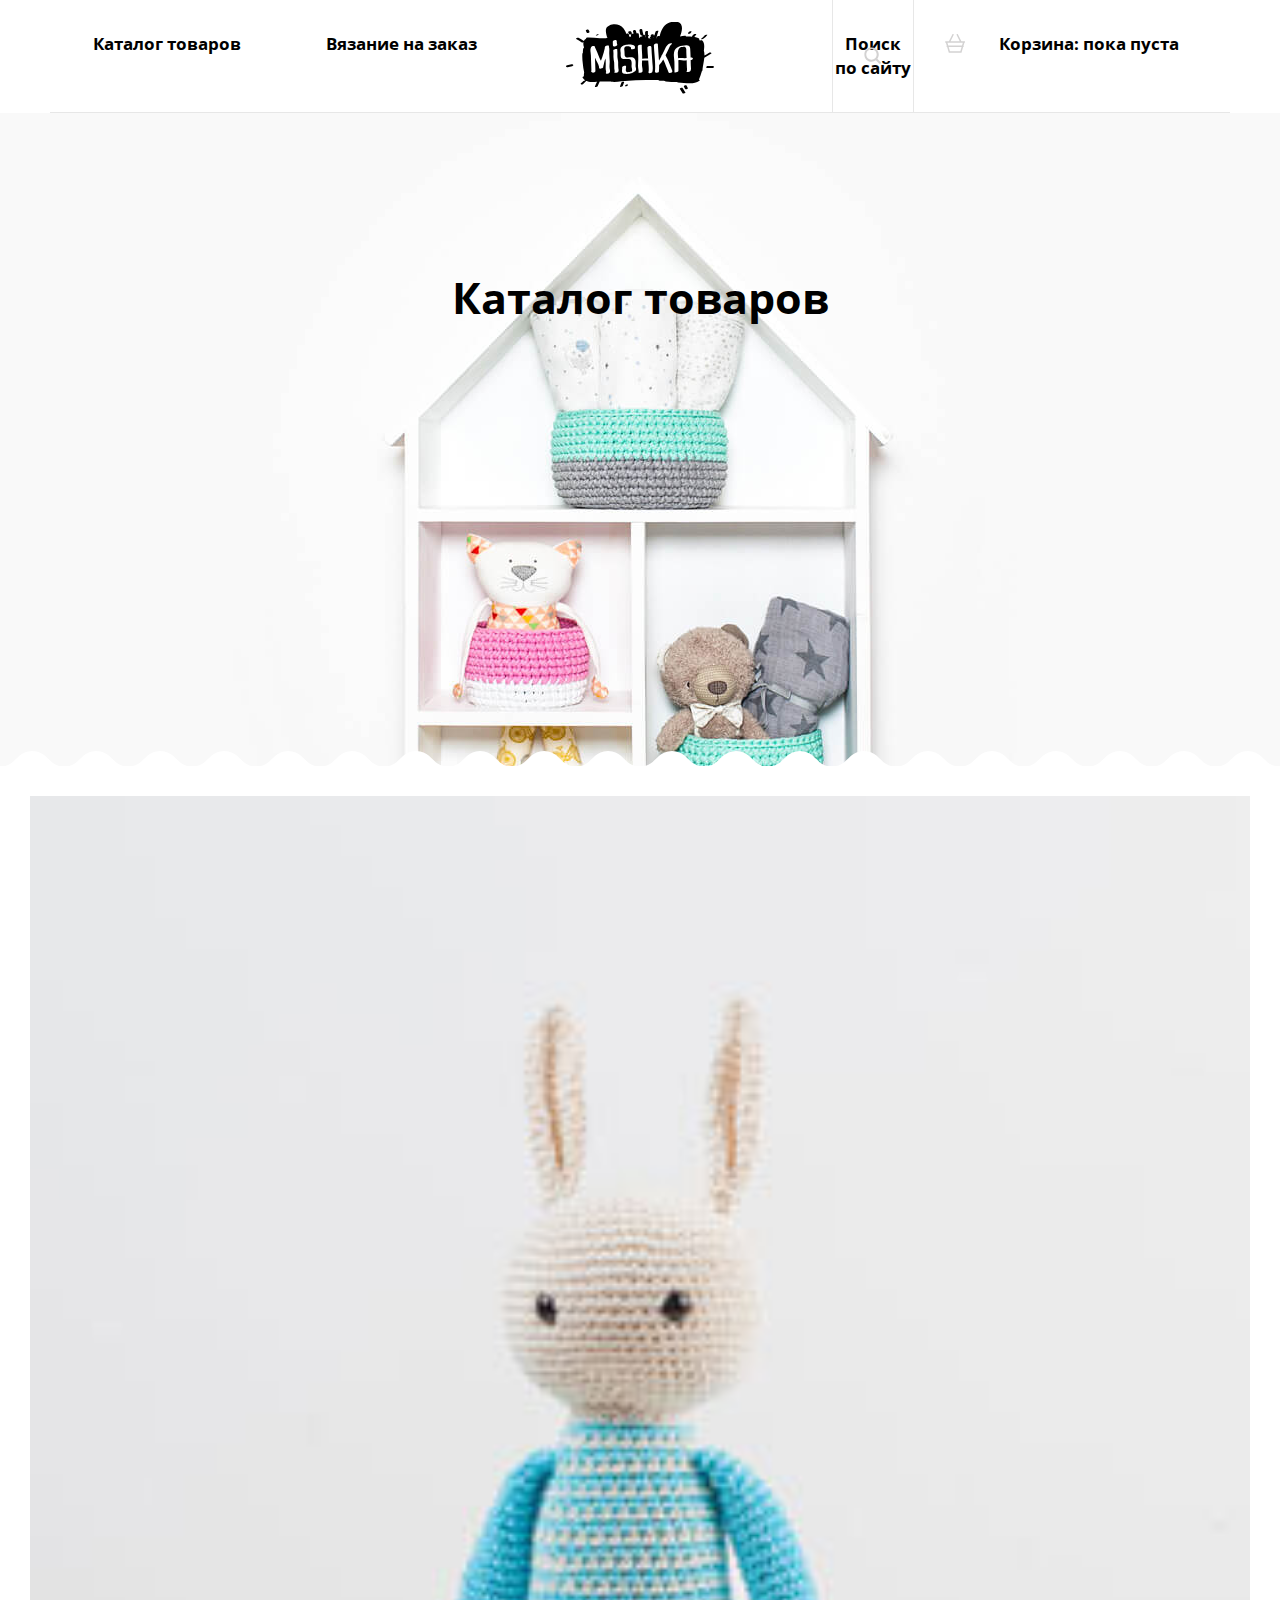
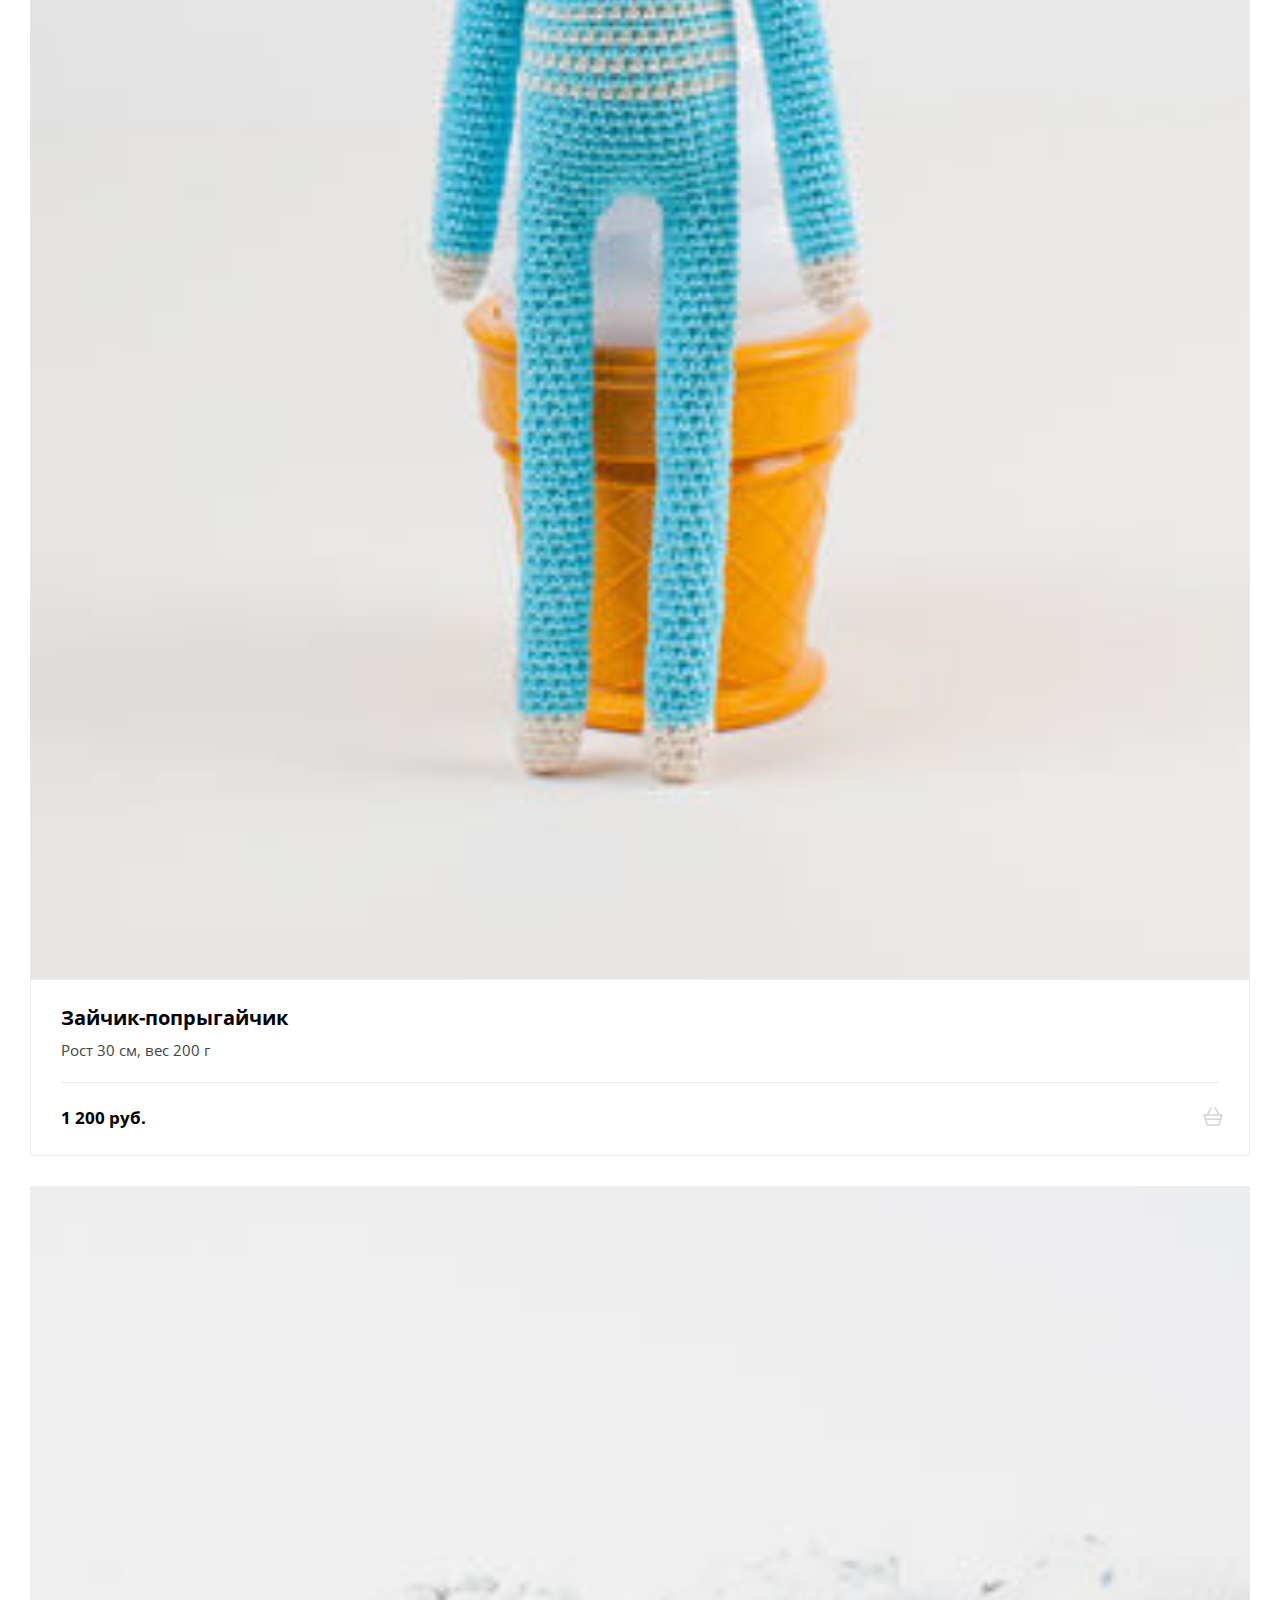
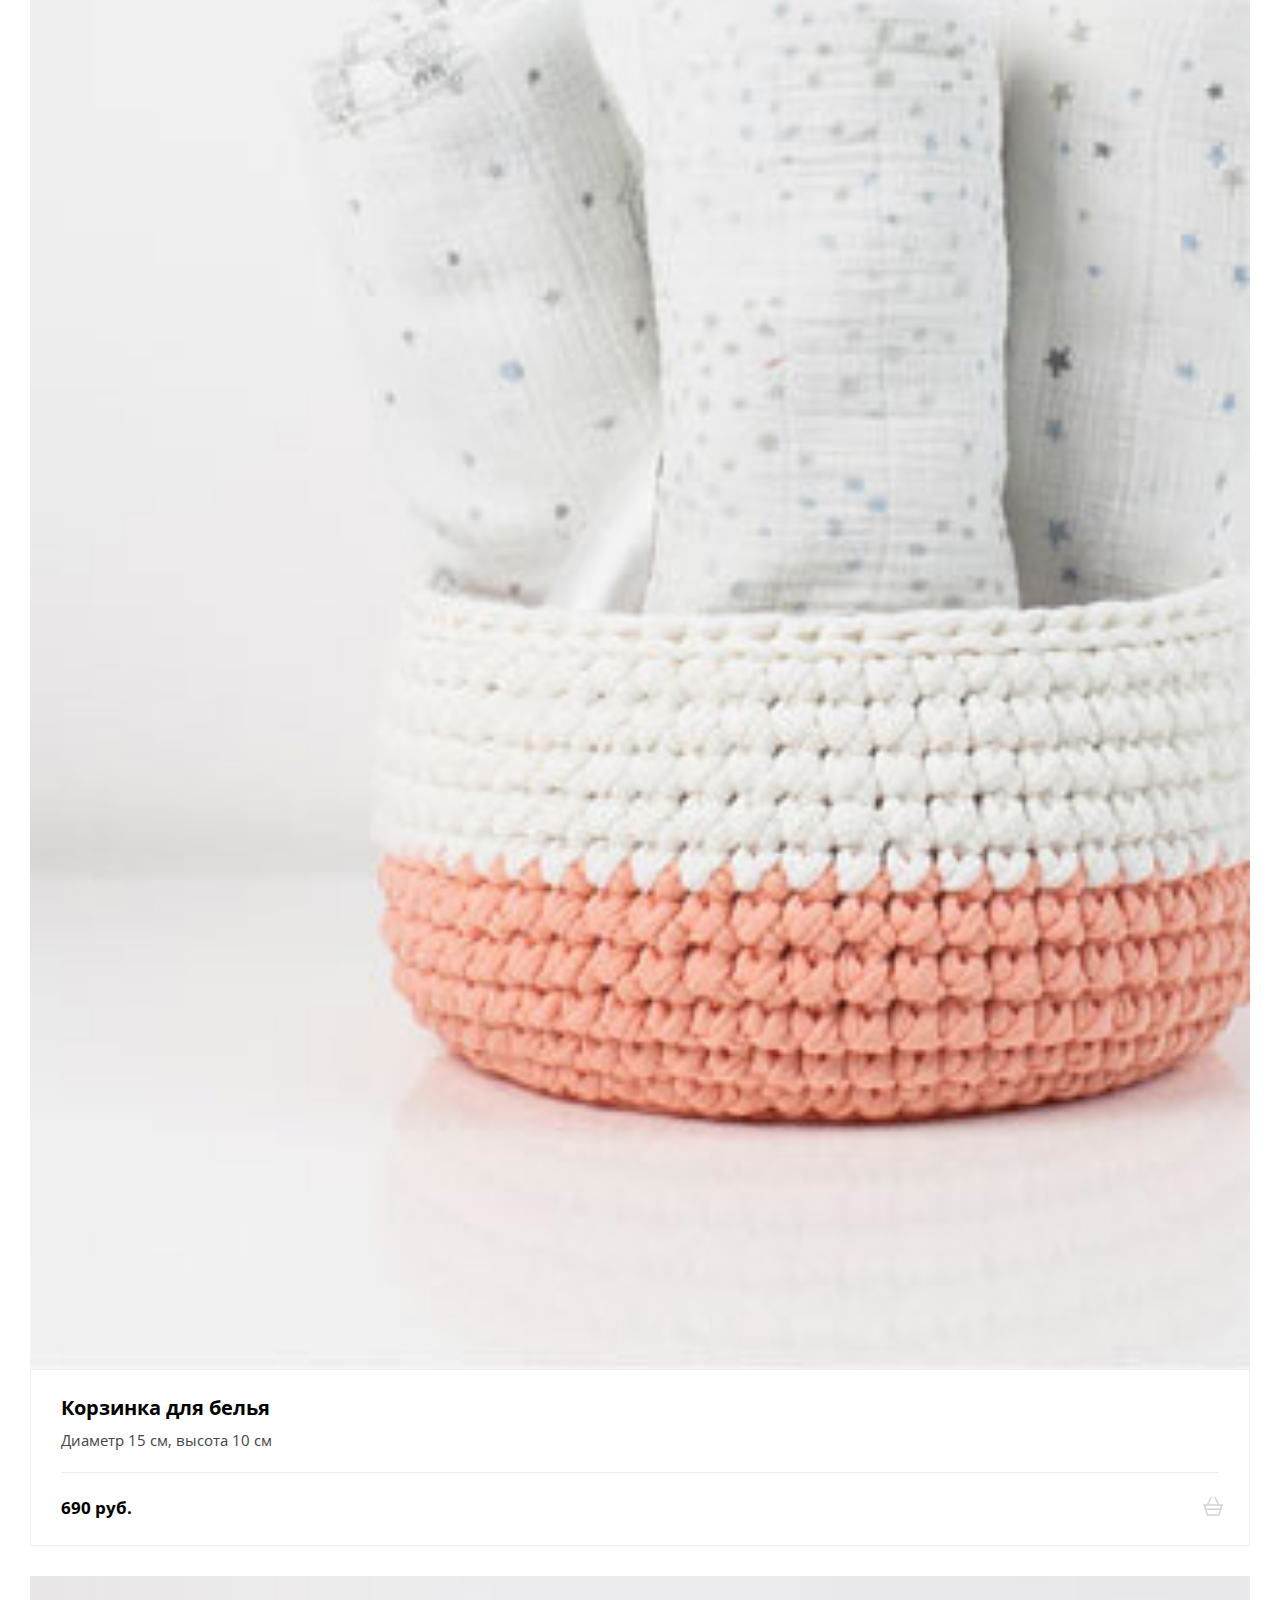
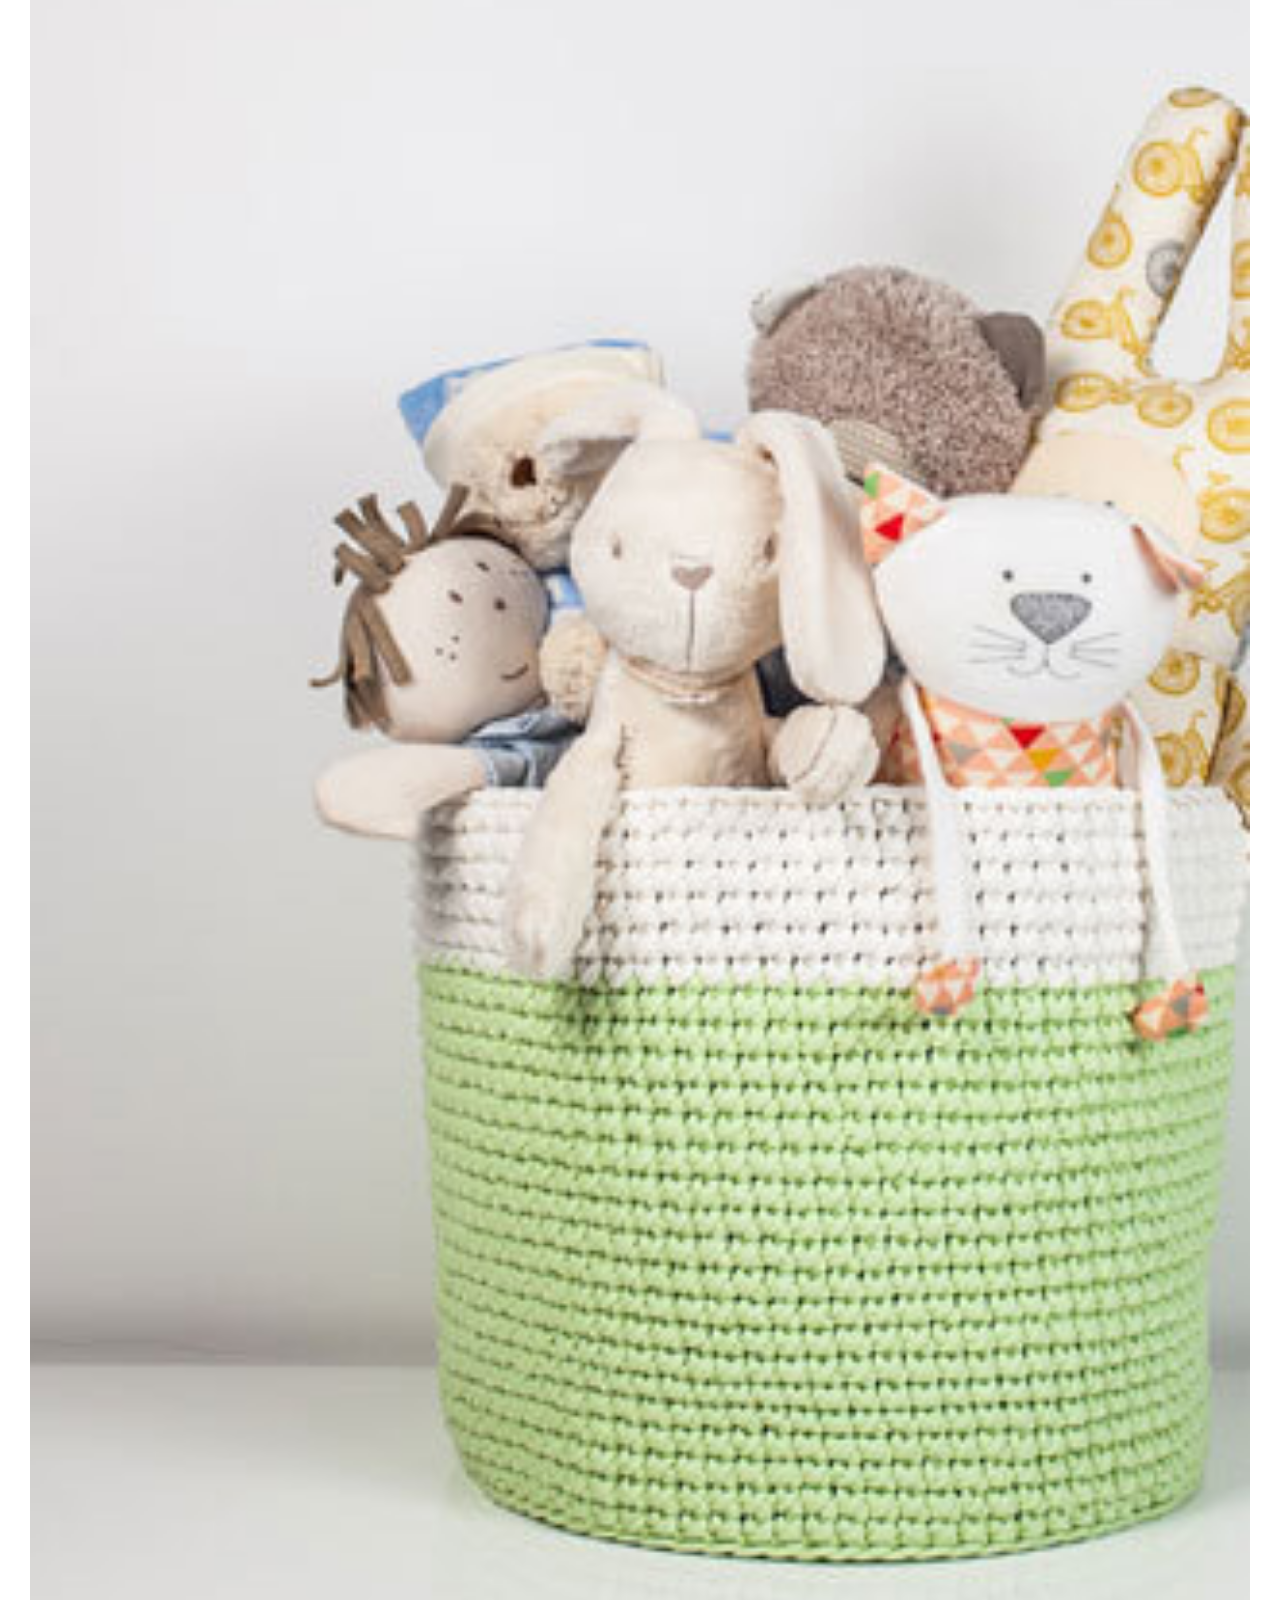
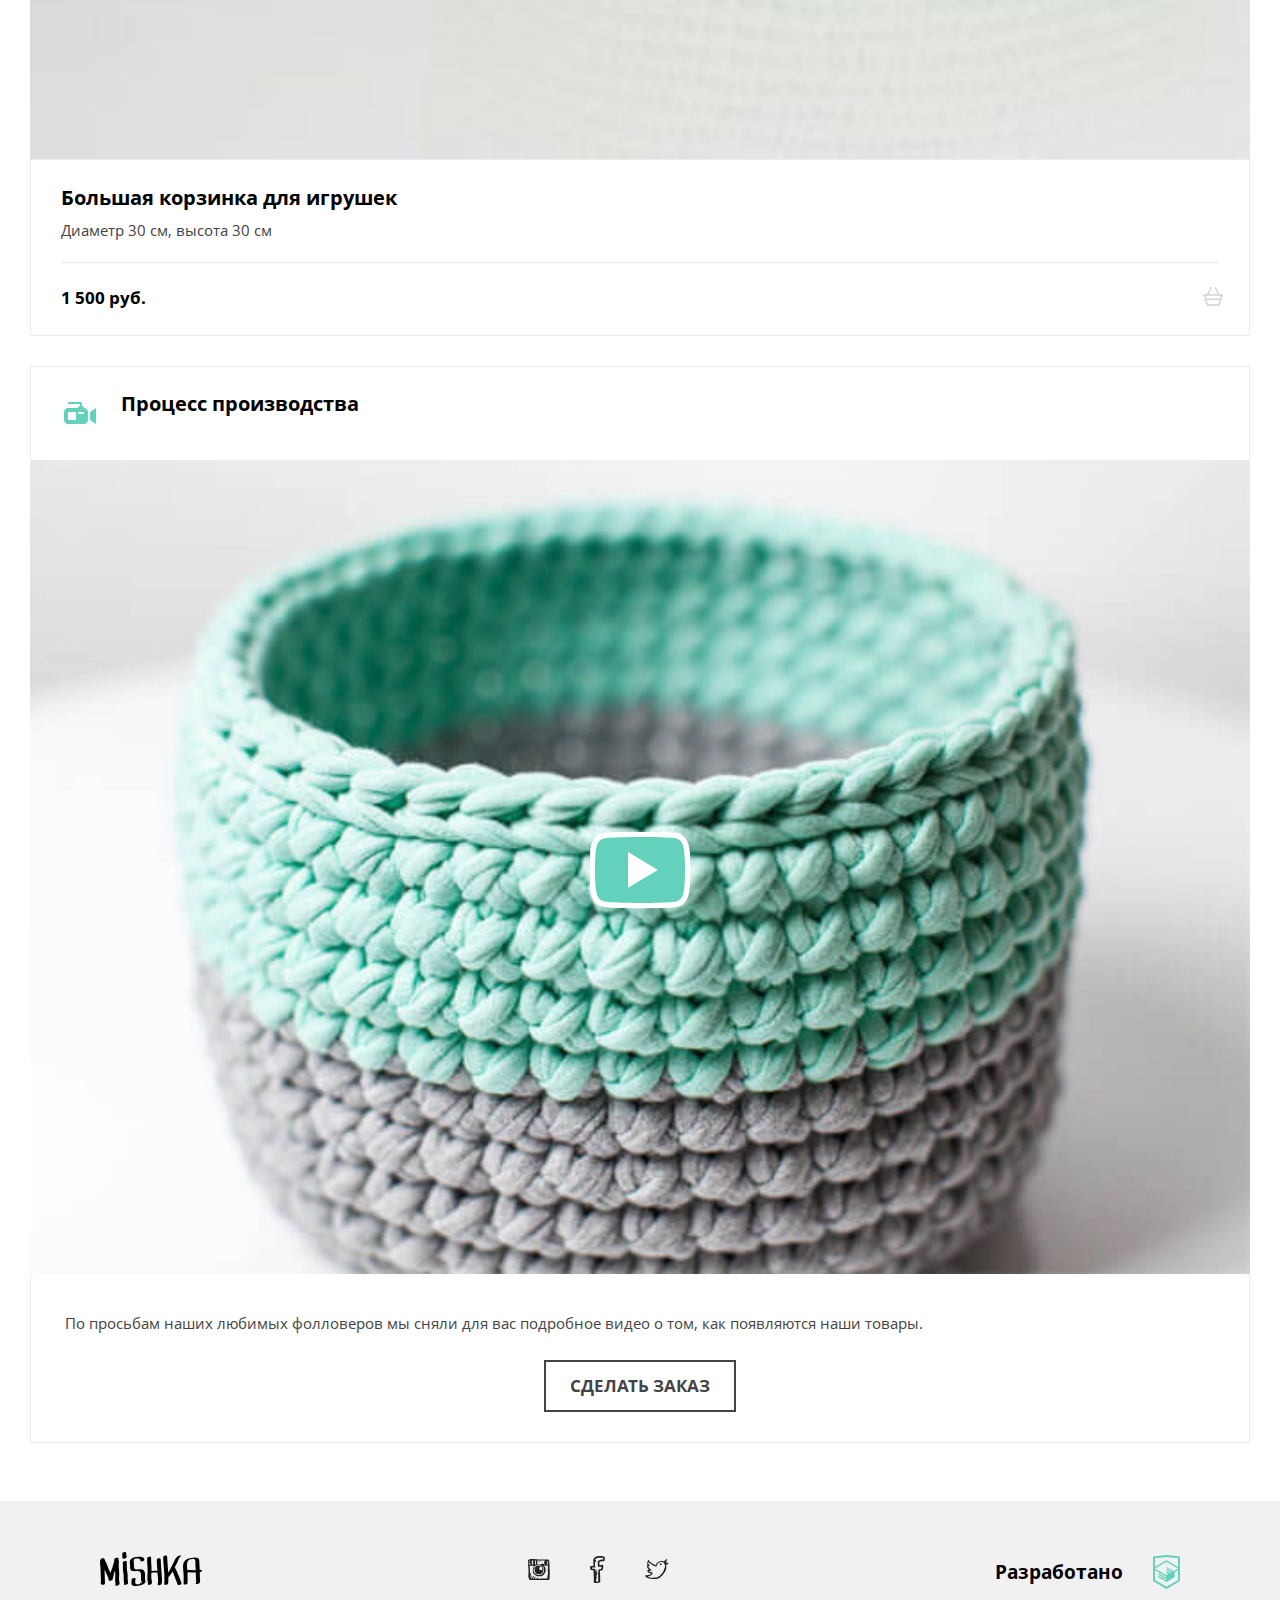
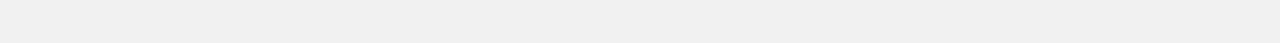
==== catalog.html @ 7dba33af "Мобильная вёрстка Каталога" ====
<!DOCTYPE html>
<html lang="en">

<head>
	<meta charset="UTF-8">
	<title>Каталог</title>
	<meta name="viewport" content="width=device-width,initial-scale=1">
	<meta name="format-detection" content="telephone=no">
	<meta name="description" content="Каталог магазина Mishka">
	<link rel="stylesheet" href="css/style.css">
	<link rel="stylesheet" href="css/normalize.css">
</head>

<body>
	<header class="page-header page-header">
		<nav class="main-nav main-nav--closed">
			<a class="page-header__logo" href="index.html">
				<picture>
					<source media="(min-width: 1250px)" srcset="img/logo-desktop.svg">
					<source media="(min-width: 768px)" srcset="img/logo-tablet.svg">
					<img class="page-header__logo-image" src="img/logo-mobile.svg" alt="Логотип магазина Mishka">
				</picture>
			</a>
			<button class="main-nav__toggle main-nav__toggle--open"><span class="visually-hidden">Открыть главное меню</span></button>
			<button class="main-nav__toggle main-nav__toggle--close"><span class="visually-hidden">Закрыть главное меню</span></button>
			<ul class="main-nav__list">
				<li class="main-nav__item"><a>Каталог товаров</a></li>
				<li class="main-nav__item"><a href="form.html">Вязание на заказ</a></li>
				<li class="main-nav__item main-nav__item--search"><a>
						<svg version="1.1" id="Layer_1" xmlns="http://www.w3.org/2000/svg" xmlns:xlink="http://www.w3.org/1999/xlink" x="0px" y="0px" width="17.6px" height="17.6px" viewBox="-0.8 -0.8 18.6 18.6" enable-background="new -0.8 -0.8 17.6 17.6" xml:space="preserve">
							<path fill="#d3d2d2" d="M16.47,14.93l-3.415-3.415C14.02,10.226,14.6,8.634,14.6,6.899c0-4.253-3.447-7.699-7.7-7.699
	S-0.8,2.646-0.8,6.899s3.446,7.7,7.699,7.7c1.734,0,3.326-0.58,4.613-1.546l3.417,3.416c0.203,0.202,0.418,0.33,0.771,0.33
	c0.607,0,1.1-0.492,1.1-1.1C16.8,15.459,16.739,15.2,16.47,14.93z M1.399,6.899c0-3.038,2.462-5.5,5.5-5.5s5.5,2.462,5.5,5.5
	s-2.462,5.5-5.5,5.5S1.399,9.938,1.399,6.899z" />
						</svg>
						Поиск по сайту</a></li>
				<li class="main-nav__item main-nav__item--cart"><a>
						<svg version="1.1" id="Layer_1" xmlns="http://www.w3.org/2000/svg" xmlns:xlink="http://www.w3.org/1999/xlink" x="0px" y="0px" width="20.294px" height="18.849px" viewBox="264.205 370.961 20.294 18.849" enable-background="new 264.205 370.961 20.294 18.849" xml:space="preserve">
							<path fill="#d3d2d2" d="M283.75,378.19h-3.151l-3.407-6.814c-0.185-0.37-0.634-0.52-1.006-0.335
	c-0.371,0.186-0.521,0.636-0.335,1.006l3.071,6.143h-9.138l3.072-6.143c0.185-0.371,0.035-0.821-0.335-1.006
	c-0.37-0.185-0.821-0.035-1.006,0.335l-3.407,6.814h-3.151c-0.414,0-0.75,0.336-0.75,0.75s0.336,0.75,0.75,0.75h0.157l0.855,2.991
	c-0.187,0.137-0.316,0.347-0.316,0.595c0,0.396,0.309,0.71,0.697,0.739l1.656,5.795h12.697l1.656-5.795
	c0.388-0.028,0.698-0.344,0.698-0.739c0-0.249-0.129-0.459-0.316-0.596l0.854-2.991h0.157c0.414,0,0.75-0.336,0.75-0.75
	S284.164,378.19,283.75,378.19z M279.569,388.311h-10.433l-1.224-4.284h12.881L279.569,388.311z M281.222,382.526h-13.739
	l-0.81-2.836h15.359L281.222,382.526z" />
						</svg>
						Корзина: пока пуста</a></li>
			</ul>
		</nav>
		<h1 class="page-header__title">Каталог товаров</h1>
	</header>

	<main>
		<section class="catalog">
			<ul class="catalog__list">
				<li class="catalog__item">
					<picture>
						<source media="(min-width: 1250px)" srcset="img/photo-1-desktop@1x.jpg 1x, photo-1-desktop@2x.jpg 2x">
						<source media="(min-width: 768px)" srcset="img/photo-1-tablet@1x.jpg 1x, photo-1-tablet@2x.jpg 2x">
						<img class="catalog__image" src="img/photo-1-mobile@1x.jpg" srcset="img/photo-1-mobile@2x.jpg 2x" alt="Фото товара">
					</picture>
					<div class="catalog__item-wrapper">
						<h3 class="catalog__name">Зайчик-попрыгайчик</h3>
						<p class="catalog__characteristics">Рост 30 см, вес 200 г</p>
						<b class="catalog__price">1 200 руб.</b>
						<button class="catalog__button">
							<svg version="1.1" id="Layer_1" xmlns="http://www.w3.org/2000/svg" xmlns:xlink="http://www.w3.org/1999/xlink" x="0px" y="0px" width="20.294px" height="18.849px" viewBox="264.205 370.961 20.294 18.849" enable-background="new 264.205 370.961 20.294 18.849" xml:space="preserve">
								<path fill="#d3d2d2" d="M283.75,378.19h-3.151l-3.407-6.814c-0.185-0.37-0.634-0.52-1.006-0.335
	c-0.371,0.186-0.521,0.636-0.335,1.006l3.071,6.143h-9.138l3.072-6.143c0.185-0.371,0.035-0.821-0.335-1.006
	c-0.37-0.185-0.821-0.035-1.006,0.335l-3.407,6.814h-3.151c-0.414,0-0.75,0.336-0.75,0.75s0.336,0.75,0.75,0.75h0.157l0.855,2.991
	c-0.187,0.137-0.316,0.347-0.316,0.595c0,0.396,0.309,0.71,0.697,0.739l1.656,5.795h12.697l1.656-5.795
	c0.388-0.028,0.698-0.344,0.698-0.739c0-0.249-0.129-0.459-0.316-0.596l0.854-2.991h0.157c0.414,0,0.75-0.336,0.75-0.75
	S284.164,378.19,283.75,378.19z M279.569,388.311h-10.433l-1.224-4.284h12.881L279.569,388.311z M281.222,382.526h-13.739
	l-0.81-2.836h15.359L281.222,382.526z" />
							</svg>
							<span class="visually-hidden">Добавить в корзину</span></button>
					</div>
				</li>
				<li class="catalog__item">
					<picture>
						<source media="(min-width: 1250px)" srcset="img/photo-2-desktop@1x.jpg 1x, photo-2-desktop@2x.jpg 2x">
						<source media="(min-width: 768px)" srcset="img/photo-2-tablet@1x.jpg 1x, photo-2-tablet@2x.jpg 2x">
						<img class="catalog__image" src="img/photo-2-mobile@1x.jpg" srcset="img/photo-2-mobile@2x.jpg 2x" alt="Фото товара">
					</picture>
					<div class="catalog__item-wrapper">
						<h3 class="catalog__name">Корзинка для белья</h3>
						<p class="catalog__characteristics">Диаметр 15 см, высота 10 см</p>
						<b class="catalog__price">690 руб.</b>
						<button class="catalog__button">
							<svg version="1.1" id="Layer_1" xmlns="http://www.w3.org/2000/svg" xmlns:xlink="http://www.w3.org/1999/xlink" x="0px" y="0px" width="20.294px" height="18.849px" viewBox="264.205 370.961 20.294 18.849" enable-background="new 264.205 370.961 20.294 18.849" xml:space="preserve">
								<path fill="#d3d2d2" d="M283.75,378.19h-3.151l-3.407-6.814c-0.185-0.37-0.634-0.52-1.006-0.335
	c-0.371,0.186-0.521,0.636-0.335,1.006l3.071,6.143h-9.138l3.072-6.143c0.185-0.371,0.035-0.821-0.335-1.006
	c-0.37-0.185-0.821-0.035-1.006,0.335l-3.407,6.814h-3.151c-0.414,0-0.75,0.336-0.75,0.75s0.336,0.75,0.75,0.75h0.157l0.855,2.991
	c-0.187,0.137-0.316,0.347-0.316,0.595c0,0.396,0.309,0.71,0.697,0.739l1.656,5.795h12.697l1.656-5.795
	c0.388-0.028,0.698-0.344,0.698-0.739c0-0.249-0.129-0.459-0.316-0.596l0.854-2.991h0.157c0.414,0,0.75-0.336,0.75-0.75
	S284.164,378.19,283.75,378.19z M279.569,388.311h-10.433l-1.224-4.284h12.881L279.569,388.311z M281.222,382.526h-13.739
	l-0.81-2.836h15.359L281.222,382.526z" />
							</svg>
							<span class="visually-hidden">Добавить в корзину</span></button>
					</div>
				</li>
				<li class="catalog__item">
					<picture>
						<source media="(min-width: 1250px)" srcset="img/photo-3-desktop@1x.jpg 1x, photo-3-desktop@2x.jpg 2x">
						<source media="(min-width: 768px)" srcset="img/photo-3-tablet@1x.jpg 1x, photo-3-tablet@2x.jpg 2x">
						<img class="catalog__image" src="img/photo-3-mobile@1x.jpg" srcset="img/photo-3-mobile@2x.jpg 2x" alt="Фото товара">
					</picture>
					<div class="catalog__item-wrapper">
						<h3 class="catalog__name">Большая корзинка для игрушек</h3>
						<p class="catalog__characteristics">Диаметр 30 см, высота 30 см</p>
						<b class="catalog__price">1 500 руб.</b>
						<button class="catalog__button">
							<svg version="1.1" id="Layer_1" xmlns="http://www.w3.org/2000/svg" xmlns:xlink="http://www.w3.org/1999/xlink" x="0px" y="0px" width="20.294px" height="18.849px" viewBox="264.205 370.961 20.294 18.849" enable-background="new 264.205 370.961 20.294 18.849" xml:space="preserve">
								<path fill="#d3d2d2" d="M283.75,378.19h-3.151l-3.407-6.814c-0.185-0.37-0.634-0.52-1.006-0.335
	c-0.371,0.186-0.521,0.636-0.335,1.006l3.071,6.143h-9.138l3.072-6.143c0.185-0.371,0.035-0.821-0.335-1.006
	c-0.37-0.185-0.821-0.035-1.006,0.335l-3.407,6.814h-3.151c-0.414,0-0.75,0.336-0.75,0.75s0.336,0.75,0.75,0.75h0.157l0.855,2.991
	c-0.187,0.137-0.316,0.347-0.316,0.595c0,0.396,0.309,0.71,0.697,0.739l1.656,5.795h12.697l1.656-5.795
	c0.388-0.028,0.698-0.344,0.698-0.739c0-0.249-0.129-0.459-0.316-0.596l0.854-2.991h0.157c0.414,0,0.75-0.336,0.75-0.75
	S284.164,378.19,283.75,378.19z M279.569,388.311h-10.433l-1.224-4.284h12.881L279.569,388.311z M281.222,382.526h-13.739
	l-0.81-2.836h15.359L281.222,382.526z" />
							</svg>
							<span class="visually-hidden">Добавить в корзину</span></button>
					</div>
				</li>
			</ul>
		</section>
		<section class="video">
			<div class="video-wrapper">
				<h2 class="video__title">Процесс производства</h2>
				<div class="video__player">
					<picture>
						<source media="(min-width: 1250px)" srcset="img/video-desktop@1x.jpg 1x, video-desktop@2x.jpg 2x">
						<source media="(min-width: 768px)" srcset="img/video-tablet@1x.jpg 1x, video-tablet@2x.jpg 2x">
						<img class="video__image" src="img/video-mobile@1x.jpg" srcset="img/video-mobile@2x.jpg 2x" alt="Видео">
					</picture>
					<button class="video__player-button"><span class="visually-hidden">Воспроизвести видео</span></button>
				</div>
				<p class="video__text">По просьбам наших любимых фолловеров мы сняли для вас подробное видео о том, как появляются наши товары.</p>
				<button class="video__button button">Сделать заказ</button>
			</div>
		</section>
	</main>

	<footer class="page__footer">
		<div class="page-footer__wrapper">
			<a class="page-footer__logo">
				<picture>
					<img class="page-footer__logo-image" src="img/logo-footer.svg" alt="Логотип магазина Mishka">
				</picture>
			</a>
			<ul class="social">
				<li class="social__item social__item--instagram">
					<a>
						<svg version="1.1" id="Layer_1" xmlns="http://www.w3.org/2000/svg" xmlns:xlink="http://www.w3.org/1999/xlink" x="0px" y="0px" width="21.769px" height="21.334px" viewBox="53.115 53.19 21.769 21.334" enable-background="new 53.115 53.19 21.769 21.334" xml:space="preserve">
							<g id="instagram">
								<g>
									<path fill="#231F20" d="M74.881,65.336c-0.013-2.395-0.344-4.788-0.303-7.135c-0.023-0.788-0.086-1.535-0.152-2.278
			c-0.105-0.3-0.111-0.699-0.152-1.062c-0.26-0.17-0.222-0.64-0.456-0.835c-0.423-0.233-1.201-0.114-1.744-0.227
			c-0.657-0.026-1.254-0.115-1.899-0.153c-1.936-0.101-3.973-0.076-5.996-0.076c-2.001,0-3.954-0.145-5.695-0.379h-2.202
			c-0.097,0.004-0.105,0.098-0.227,0.076c-0.599,0.034-1.077,0.188-1.595,0.303c-0.21,0.119-0.421,0.235-0.683,0.304
			c-0.136,0.192-0.513,0.145-0.607,0.379c-0.186,0.212,0.185,0.451,0,0.607v0.911c0.173,0.13,0.027,0.58,0.075,0.835v0.987
			c-0.017,1.281,0.134,2.397,0.076,3.72c0.467,2.762,0.374,6.537,0.076,9.413c0.155,0.579,0.363,1.105,0.455,1.746
			c0.256,0.479,0.335,1.133,0.683,1.52c0.502,0.206,1.233,0.186,1.898,0.229c0.383,0.098,0.667,0.293,1.14,0.304
			c2.843-0.21,5.496-0.154,8.427-0.229c2.704,0.24,5.802,0.188,8.275-0.228c0.195-0.134,0.128-0.529,0.228-0.76
			c-0.056-0.385,0.207-0.449,0.228-0.759C74.862,70.157,74.895,67.763,74.881,65.336z M61.899,59.111
			c0.757-0.153,1.48-0.341,2.429-0.304c0.71,0.076,1.287,0.283,1.897,0.456c0.116,0.184-0.243,0.547,0.153,0.684v0.076
			c0.059,0.017,0.149,0.002,0.151,0.076c0.445,0.035,0.794,0.167,1.063,0.379c0.45,0.055,0.536,0.476,1.138,0.38
			c-0.091,0.213-0.084,0.524-0.075,0.835c0.324,1.183,0.475,2.81,0.303,4.252c-0.164,0.163-0.215,0.442-0.303,0.683
			c-0.311,0.322-0.481,0.785-0.836,1.062c-0.095,0.236-0.25,0.408-0.454,0.533c-0.116,0.213-0.206,0.452-0.457,0.53
			c-0.298,0.163-0.577,0.011-0.834-0.076c-0.446,0.162-0.904,0.312-1.215,0.607c-0.816-0.096-1.648-0.175-2.43-0.304
			c-0.242-0.139-0.487-0.273-0.835-0.305c-0.227-0.204-0.496-0.364-0.836-0.455c-0.101-0.127-0.337-0.118-0.455-0.229
			c-0.198-0.029-0.229-0.227-0.456-0.229c-0.118-0.412-0.443-0.618-0.532-1.062c-0.226-0.331-0.308-0.805-0.455-1.215
			c-0.043-1.434,0.091-2.692,0.379-3.796c0.346-0.591,0.779-1.094,1.138-1.67c0.249,0.021,0.365-0.09,0.38-0.304
			c0.306,0.053,0.434-0.072,0.684-0.075C61.698,59.568,61.71,59.251,61.899,59.111z M60.229,56.378
			c-0.117-0.263-0.066-0.691-0.075-1.062c-0.007-0.285,0.278-0.279,0.304-0.532c-0.003-0.074-0.093-0.059-0.152-0.076
			c0.126-0.146,0.701-0.097,0.834,0c0.132,0.537-0.354,0.455-0.531,0.684c0.011,0.167,0.322,0.032,0.456,0.076
			c0.029,0.854-0.059,1.496,0,2.202h-0.456c-0.007,0.234,0.229,0.226,0.456,0.228c-0.059,0.286,0.092,0.363,0.075,0.607
			c-0.226,0.153-0.716,0.042-1.062,0.075C59.975,57.986,60.313,57.205,60.229,56.378z M59.546,54.784
			c0.088-0.013,0.134,0.016,0.151,0.076c0.179,0.253,0.01,0.683-0.076,0.911C59.448,55.592,59.595,55.089,59.546,54.784z
			 M59.698,56.606c-0.132-0.069-0.168-0.237-0.152-0.456C59.678,56.221,59.713,56.388,59.698,56.606z M59.698,57.973
			c-0.058,0.139-0.082-0.045-0.076-0.152C59.68,57.682,59.703,57.866,59.698,57.973z M59.546,58.201
			c0.175-0.024,0.084,0.219,0.228,0.227c-0.009,0.193-0.283,0.179-0.38,0.077C59.433,58.393,59.507,58.312,59.546,58.201z
			 M57.192,56.985c0.006-0.108,0.013-0.214-0.076-0.228c-0.073-0.733,0.13-1.415,0-1.973c0.25-0.155,0.769-0.042,1.139-0.077v1.139
			c-0.088,0.064-0.203,0.101-0.379,0.077c-0.054,0.28,0.324,0.131,0.379,0.304c0.008,0.853-0.056,1.777,0.152,2.429
			c-0.565-0.059-0.906,0.107-1.442,0.076c0.097-0.612-0.019-1.435,0.531-1.594C57.484,56.997,57.239,57.091,57.192,56.985z
			 M56.661,56.985c-0.204,0.021-0.217-0.534-0.077-0.607C56.912,56.384,56.833,56.879,56.661,56.985z M56.509,57.973
			c0.077-0.312,0.034-0.304,0.075-0.683C56.812,57.303,56.844,58.06,56.509,57.973z M56.737,55.923
			c-0.263,0.054-0.273-0.266-0.153-0.38C56.847,55.49,56.856,55.81,56.737,55.923z M56.737,54.784
			c0.033,0.159-0.052,0.201-0.076,0.304c-0.176,0.023-0.084-0.219-0.229-0.229C56.457,54.757,56.623,54.797,56.737,54.784z
			 M56.509,58.505c0.148-0.031,0.11,0.345-0.076,0.227C56.473,58.67,56.512,58.608,56.509,58.505z M55.825,54.784
			c0.029,0.259-0.438,0.32-0.379,0H55.825z M54.838,54.86c-0.034,0.219-0.326,0.179-0.379,0.379
			C54.245,55.069,54.543,54.771,54.838,54.86z M54.383,55.619c0.226-0.205,0.451-0.41,0.684-0.607
			c-0.021-0.123,0.071-0.131,0.076-0.228h0.229c0.102,0.381-0.261,0.296-0.305,0.531c0.021,0.122-0.072,0.131-0.075,0.227
			c0.02,0.335,0.121,0.588,0.075,0.988c-0.27,0.008-0.276,0.28-0.607,0.227C54.482,56.329,54.325,56.083,54.383,55.619z
			 M54.459,58.884V57.29c0.195-0.185,0.396-0.364,0.607-0.532c0.295,0.489,0.179,1.392,0.455,1.897
			C55.246,58.812,54.771,58.766,54.459,58.884z M72.68,69.968c-0.109,0.954-0.158,1.968-0.379,2.809
			c-2.89,0.123-6.02,0.005-8.883,0.153c-0.199,0.045-0.273-0.031-0.229-0.229c-0.253,0-0.258,0.247-0.531,0.229
			c0.201-0.336,0.438-0.898,0.151-1.291c-0.797,0.013-0.797,0.821-1.138,1.291c-0.686-0.053-1.137,0.127-1.823,0.075
			c0.18-0.705,0.75-1.021,0.911-1.745c-0.395-0.55-0.989,0.138-1.214,0.455c-0.204,0.48-0.557,0.81-0.76,1.29H57.8
			c0.238-0.469,0.489-0.926,0.759-1.366c0.171-0.512,0.625-0.741,0.683-1.367c-0.157-0.28-0.42-0.029-0.683,0
			c-0.123,0.182-0.272,0.335-0.38,0.531c-0.232,0.376-0.501,0.714-0.684,1.14c-0.181,0.208-0.335,0.003-0.53,0.227
			c-0.389,0.271-0.581,0.736-0.988,0.987c-0.174-0.06,0.039-0.356,0.153-0.38c0.045-0.181-0.096-0.55,0.075-0.607
			c0.063-0.366,0.212-0.647,0.379-0.91c0.119-0.742,0.521-1.199,0.684-1.898c-0.559,0.099-0.674,0.643-0.988,0.987
			c-0.212,0.445-0.542,0.772-0.683,1.291c-0.174-0.131-0.028-0.58-0.076-0.836c0.122-0.586,0.298-1.119,0.38-1.746
			c0.133-0.22,0.173-0.535,0.228-0.834c0.168-0.209,0.046-0.61-0.077-0.761c-0.226,0.027-0.374,0.133-0.455,0.304
			c-0.192-0.032-0.193,0.506-0.304,0.304c-0.045-2.587-0.451-4.812-0.456-7.438c0.026-0.331-0.183-0.424-0.228-0.685
			c1.629,0.028,3.121,0.091,4.783,0.229c-0.089,0.139-0.199,0.257-0.304,0.379c-0.144,0.07-0.226,0.173-0.378,0.304
			c-0.604,1.653-0.975,3.984-0.607,6.15c0.229,0.58,0.589,1.029,0.986,1.441c0.907,0.485,1.635,1.149,2.506,1.671
			c1.701,0.361,3.84,0.369,5.541,0c0.236-0.12,0.484-0.226,0.685-0.38c1.364-1.242,2.753-2.459,2.961-4.859v-1.367
			c-0.197-1.598-0.688-2.905-1.747-3.644c0.331-0.22,1.099,0.043,1.67,0.076c0.223,0.013,0.447,0.014,0.684,0
			c0.408-0.024,0.928-0.055,1.443,0c0.144,0.187,0.113,0.544,0.228,0.76c-0.062,1.684-0.192,3.3-0.152,5.087
			c0.103,0.454,0.127,0.986,0.229,1.441C73.046,68.209,72.9,69.126,72.68,69.968z M73.059,58.808
			c-0.639-0.12-1.232-0.284-1.897-0.379c0.072-0.333,0.799-0.01,0.987-0.228c0.385-0.223,0.295-0.92,0.304-1.519
			c0.032-0.348,0.114-0.644,0.076-1.063c-0.401-0.951-1.783-0.421-2.886-0.455c-0.225,0.718-0.47,1.8-0.304,2.657
			c0.169,0.49,1.024,0.292,1.519,0.456c-0.14,0.332-0.688,0.057-0.987,0.076c-0.296-0.083-0.707-0.052-0.986-0.151
			c-2.285,0.078-4.284,0.004-6.529,0.151c0.117-1.248,0.063-2.465-0.076-3.645h3.112c-0.344,0.364-0.912,0.507-1.29,0.835
			c-0.44,0.244-0.861,0.505-1.139,0.911c0.249,0.134,0.535-0.245,0.759-0.379c0.355-0.074,0.479-0.381,0.835-0.455
			c0.423-0.438,1.096-0.625,1.67-0.912c0.378-0.022,0.697,0.013,0.987,0.077c1.283,0.007,2.456,0.126,3.796,0.076
			c0.614,0.145,1.45,0.069,1.974,0.304c0.107,0.298,0.231,0.579,0.305,0.911C73.297,57.071,73.14,57.901,73.059,58.808z
			 M67.214,55.088C67.324,55.041,67.205,54.996,67.214,55.088L67.214,55.088z M67.214,55.088c-0.529,0.154-1.019,0.348-1.367,0.682
			C66.331,55.572,66.906,55.464,67.214,55.088z M68.276,55.695C68.387,55.648,68.269,55.604,68.276,55.695L68.276,55.695z
			 M66.53,56.606c0.727-0.158,1.181-0.591,1.746-0.911c-0.437,0.019-0.592,0.32-0.987,0.379
			C67.074,56.291,66.689,56.334,66.53,56.606z M65.847,55.771C65.736,55.818,65.854,55.863,65.847,55.771L65.847,55.771z
			 M65.164,56.378C65.274,56.332,65.156,56.286,65.164,56.378L65.164,56.378z M65.089,56.454c0.063,0.014,0.07-0.03,0.075-0.076
			C65.1,56.364,65.092,56.408,65.089,56.454z M65.012,56.53c0.064,0.014,0.072-0.03,0.077-0.076
			C65.022,56.441,65.017,56.483,65.012,56.53z M64.178,57.138c0.346-0.134,0.613-0.348,0.834-0.607
			C64.664,56.664,64.397,56.878,64.178,57.138z M66.454,58.125c0.533-0.049,0.749-0.416,1.215-0.531
			c0.284-0.298,0.784-0.381,0.987-0.76c-0.56,0.023-0.766,0.399-1.216,0.531C67.156,57.662,66.689,57.778,66.454,58.125z
			 M64.178,57.138C63.861,57.064,64.162,57.365,64.178,57.138L64.178,57.138z M63.645,57.517c0.021,0.021,0.115-0.037,0.076-0.077
			C63.7,57.42,63.605,57.478,63.645,57.517z M66.454,58.125C66.344,58.172,66.461,58.216,66.454,58.125L66.454,58.125z
			 M65.314,59.946c-0.223-0.231-0.676-0.233-0.986-0.379c-0.697-0.038-1.223,0.093-1.746,0.229c-0.304,0.151-0.607,0.304-0.91,0.454
			c-0.266,0.166-0.444,0.417-0.76,0.532c-0.205,0.225-0.352,0.51-0.684,0.607c-0.004,0.223-0.173,0.281-0.304,0.379
			c-0.089,0.115-0.094,0.312-0.227,0.381c-0.007,0.12,0.036,0.29-0.076,0.303c0.108,1.512,0.291,2.948,0.683,4.177
			c0.287,0.623,0.975,0.846,1.442,1.29c0.589,0.297,1.328,0.444,2.126,0.531c0.277-0.052,0.553-0.105,0.911-0.076
			c1.209-0.209,2.098-0.736,2.81-1.441c0.1-0.281,0.252-0.508,0.455-0.684c-0.254-0.671,0.293-1.098,0.455-1.596
			c0.002-1.344-0.201-2.48-0.607-3.415c-0.256-0.579-0.92-0.751-1.366-1.139c-0.059-0.018-0.15-0.003-0.151-0.077
			C66.11,59.892,65.646,59.789,65.314,59.946z M61.899,64.273c-0.113-0.063-0.109-0.244-0.152-0.379
			C62.003,63.816,61.865,64.131,61.899,64.273z M61.975,64.578c0.041-0.117,0.079-0.006,0.076,0.075
			C62.011,64.771,61.972,64.658,61.975,64.578z M62.431,62.527c0.015-0.086,0.075-0.042,0.075,0
			C62.492,62.614,62.431,62.57,62.431,62.527z M64.101,60.402c-0.203,0.258,0.041,0.576,0.077,0.836
			C63.873,61.199,63.604,60.351,64.101,60.402z M64.48,64.35c-0.04-0.038,0.055-0.097,0.076-0.076
			C64.596,64.312,64.502,64.371,64.48,64.35z M65.239,67.234c0.034-0.109,0.066,0.008,0.152,0
			C65.373,67.331,65.241,67.311,65.239,67.234z M67.44,64.653c-0.233-0.057-0.145,0.208-0.379,0.152
			c0.069-0.159,0.118-0.338,0.229-0.455C67.424,64.369,67.462,64.48,67.44,64.653z M66.303,60.857
			c0.211,0.119,0.441,0.217,0.606,0.381c0.085,0.219,0.243,0.363,0.38,0.529c0.058,0.778,0.179,1.492,0.151,2.354
			c-0.257,0.099-0.438,0.271-0.683,0.381c-0.78-0.006-1.358-0.212-1.897-0.456c-0.171-0.259-0.355-0.505-0.532-0.759v-1.062
			c0.17-0.185,0.319-0.391,0.456-0.607c0.228-0.127,0.508-0.201,0.454-0.607c-0.038-0.062-0.078-0.124-0.075-0.229
			c0.158,0.045,0.245,0.159,0.379,0.229C65.865,61.028,65.952,60.811,66.303,60.857z" />
								</g>
							</g>
						</svg>

					</a>
				</li>
				<li class="social__item social__item--facebook">
					<a>
						<svg version="1.1" id="Layer_1" xmlns="http://www.w3.org/2000/svg" xmlns:xlink="http://www.w3.org/1999/xlink" x="0px" y="0px" width="14.962px" height="27.718px" viewBox="56.519 49.996 14.962 27.718" enable-background="new 56.519 49.996 14.962 27.718" xml:space="preserve">
							<g id="facebook">
								<g>
									<path fill="#231F20" d="M68.181,55.188c1.026,0.029,1.993,0,2.681-0.3c0.391-0.818,0.556-1.854,0.619-2.989
			c-0.19-0.015-0.062-0.337-0.207-0.399c-0.029-0.202-0.278-0.195-0.309-0.398c-0.277-0.165-0.457-0.422-0.723-0.598
			c-0.727-0.162-1.44-0.335-2.164-0.499c-0.849,0.044-1.895-0.103-2.58,0.1c-2.619-0.04-3.997,1.12-5.259,2.392
			c-0.023,0.078-0.003,0.197-0.105,0.199c-0.574,1.587-0.125,3.621-0.204,5.581c0.099,0.436,0.107,0.958,0.204,1.395
			c-0.998,0.296-2.212,0.387-3.402,0.499c-0.317,0.324-0.178,1.089-0.206,1.693c0.085,0.583,0.278,1.06,0.413,1.595
			c0.211,0.193,0.596,0.396,0.825,0.498c0.065,0.029,0.071,0.082,0.103,0.1c0.506,0.268,1.451,0.008,2.268,0.1
			c-0.136,1.978,0.256,3.915,0,5.68c0.007,0.327,0.295,0.382,0.208,0.798c-0.001,0.963-0.067,1.99,0.208,2.69
			c-0.287,0.455-0.497,0.982-0.415,1.794c0.122,0.016,0.114,0.157,0.105,0.299c-0.075,0.47,0.643,0.175,0.515,0.698
			c0.162,0.456-0.428,0.184-0.413,0.498v0.896c0.53,0.285,1.462,0.182,2.268,0.199c0.908-0.419,2.188-0.479,2.785-1.196
			c0.459,0.235,0.916-0.014,1.238-0.199c-0.018-0.315,0.273-0.333,0.205-0.698c-0.004-0.328-0.173-0.496-0.103-0.896V71.83
			c-0.206-2.293-0.048-4.938-0.309-7.176c0.888-0.105,1.917-0.075,2.578-0.398c0.357-0.451,0.377-1.23,0.516-1.895
			c0.177-0.226,0.221-0.583,0.206-0.996c0.19-0.213,0.068-0.729,0.104-1.096c-0.141-0.595-0.168-1.3-0.825-1.395
			c-0.884-0.235-2.043,0.595-2.991,0.299c0.049-1.134-0.293-2.342,0-3.388C66.761,55.609,67.461,55.39,68.181,55.188z
			 M64.363,59.971c0.117,0.254,0.254,0.486,0.414,0.698c0.079,0.022,0.203,0.003,0.205,0.101c1.192,0.056,2.199-0.069,3.096-0.299
			c0,0.998-0.271,1.733-0.518,2.492c-0.662,0.045-1.467,0.3-1.958,0.198c-0.276,0.165-0.372,0.506-0.62,0.698
			c-0.049,0.441,0.142,0.495,0,0.797c-0.201,0.137-0.055,0.611-0.205,0.796v1.496c0.085,0.281-0.146,0.258-0.104,0.497v3.488
			c-0.085,0.281,0.146,0.258,0.104,0.498v2.989c0.063,0.271-0.132,0.791,0.103,0.896c-0.07,0.364-0.412-0.021-0.824,0.1
			c-0.528,0.122-0.926,0.369-1.548,0.4c0.117-0.353,0.32-0.622,0.311-1.097c0.049-0.381-0.365-0.312-0.516-0.498
			c0.193-0.644,0.562-1.117,0.722-1.793c0.197-0.515,0.714-1.298,0.31-1.794c-0.522-0.105-0.521,0.293-0.826,0.398
			c-0.022,0.077-0.002,0.196-0.103,0.199c-0.023,0.077-0.003,0.196-0.103,0.199c0.01,0.12-0.151,0.062,0,0
			c0.022-0.078,0.002-0.197,0.103-0.199c0.023-0.077,0.002-0.197,0.103-0.199v-0.299c0.368-0.575,0.67-1.214,0.826-1.993
			c0.191-0.28,0.283-0.656,0.412-0.997c0.156-0.262,0.34-0.869,0.104-1.195c-0.517,0.033-0.796,0.295-0.93,0.697
			c-0.32-0.189,0.161-0.434,0.104-0.697c0.138-0.231,0.169-0.566,0.309-0.797c0.202-0.413,0.564-1.304,0-1.596
			c-0.438-0.023-0.612,0.207-0.723,0.498c-0.214,0.191-0.43,0.383-0.516,0.698c-0.373-0.07-0.143-0.727-0.206-1.097
			c-0.067-0.52,0.122-0.899,0-1.195c-0.56-0.799-2.026-0.105-3.197-0.299c-0.108-0.307-0.222-0.984-0.104-1.195
			c1.045-0.088,2.479,0.201,3.197-0.199c0.024-0.078,0.003-0.197,0.104-0.199c0.094-0.723-0.271-1-0.515-1.396
			c0.232-0.806,0.04-2.02,0.104-2.989c0.233-0.141,0.328-0.414,0.515-0.598c0.112-0.955,0.673-1.476,0.722-2.492
			c-0.273,0.001-0.607-0.055-0.619,0.199c-0.302-0.114-0.382,0.479-0.515,0.199c-0.112-0.541,0.246-0.626,0.309-0.997
			c0.599-0.418,1.212-0.82,1.856-1.195c1.741-0.244,4.648-0.449,6.086,0.198c0.051,0.616-0.287,0.854-0.207,1.496h-1.546
			c-1.092,0.24-1.987,0.672-2.991,0.997c-0.24,0.066-0.276,0.331-0.516,0.398c-0.036,0.396-0.225,0.646-0.311,0.996
			C64.182,57.424,64.394,58.582,64.363,59.971z" />
								</g>
							</g>
						</svg>

					</a>
				</li>
				<li class="social__item social__item--twitter">
					<a>
						<svg version="1.1" id="Layer_1" xmlns="http://www.w3.org/2000/svg" xmlns:xlink="http://www.w3.org/1999/xlink" x="0px" y="0px" width="23.494px" height="20.168px" viewBox="52.253 53.771 23.494 20.168" enable-background="new 52.253 53.771 23.494 20.168" xml:space="preserve">
							<g id="twitter">
								<g>
									<path fill="#231F20" d="M75.706,57.855c-0.227-0.366-0.909-0.277-1.407-0.371h-1.112c0.142-0.353,0.343-0.646,0.52-0.963
			c0.056-0.438,0.254-0.734,0.223-1.26c0.129-0.167,0.176-0.417,0.296-0.593c0.104-0.144,0.242-0.477,0.074-0.667
			c-0.051-0.221-0.295-0.249-0.593-0.222c-0.088,0.036-0.169,0.079-0.222,0.148c-0.448,0.433-0.778,1.014-1.261,1.408
			c-0.009,0.008-0.062,0-0.074,0c-0.087,0.005-0.033,0.046-0.075,0.074c-0.146,0.098-0.257,0.152-0.369,0.223
			c-0.284,0.176-0.547,0.445-0.891,0.519c-0.529-0.211-1.156-0.326-1.852-0.37c-1.157,0.102-2.303,0.215-3.038,0.741
			c-0.911,0.35-1.477,1.042-2.149,1.63c-0.049,0.32-0.342,0.398-0.37,0.741c-0.005,0.045-0.012,0.088-0.073,0.074
			c0.043,0.241-0.051,0.345-0.074,0.519c-0.001,0.133,0.199,0.431,0,0.52c-0.822-0.12-1.485-0.63-2.149-0.964
			c-0.718-0.36-1.468-0.604-2.074-1.111c-0.716-0.322-1.26-0.816-1.778-1.334c-0.208-0.312-0.542-0.496-0.667-0.89
			c-0.379-0.164-0.175-0.912-0.741-0.889c-0.315-0.043-0.345,0.199-0.444,0.37c-0.07,0.227-0.361,0.232-0.371,0.519
			c-0.004,0.046-0.011,0.088-0.074,0.075c-0.17,1.089-0.527,1.992-0.519,3.26c0.129,0.415,0.35,0.738,0.593,1.038
			c-0.418,0.051-0.716,0.222-0.89,0.519c-0.06,1.073,0.378,1.647,0.742,2.297c0.134,0.384,0.352,0.685,0.593,0.963
			c0.017,0.229,0.206,0.288,0.296,0.445c0.019,0.105,0.123,0.125,0.149,0.223c-0.04,0.105,0.289,0.18,0.073,0.221
			c-0.413,0.131-1.016,0.07-1.259,0.371c-0.109,0.279-0.109,0.833,0,1.111c0.034,0.237,0.282,0.262,0.296,0.519
			c0.499,0.417,1.082,0.747,1.631,1.112c0.574,0.166,1.211,0.271,1.852,0.37c-0.102,0.343-0.338,0.551-0.593,0.741
			c-0.78,0.381-1.849,0.474-2.742,0.74c-0.555,0.038-0.956,0.23-1.556,0.223c-0.333,0.127-0.854,0.075-1.112,0.223
			c-0.122,0.068-0.102,0.096-0.222,0.221c-0.134,0.412,0.111,0.74,0.444,0.89c-0.005,0.253,0.219,0.276,0.371,0.371
			c0.089,0.183,0.254,0.29,0.445,0.37c0.544,0.468,1.268,0.759,1.927,1.112c0.83,0.183,1.648,0.376,2.52,0.519
			c0.896,0.116,1.901,0.124,2.816,0.222h0.963c0.511,0.132,1.23,0.054,1.853,0.074c0.095-0.102,0.322-0.073,0.519-0.074
			c0.522-0.269,1.196-0.385,1.631-0.74c0.574-0.241,0.989-0.642,1.557-0.89c0.866-0.765,1.937-1.324,2.519-2.372
			c0.205-0.189,0.351-0.438,0.445-0.74c0.265-0.156,0.385-0.454,0.593-0.667c0.404-0.41,0.706-0.924,1.037-1.408
			c0.319-0.496,0.576-1.054,0.89-1.556c-0.01-0.405,0.306-0.484,0.296-0.89c0.193-0.226,0.177-0.662,0.371-0.889
			c-0.033-0.255,0.029-0.415,0.074-0.594c0.047-1.281-0.047-2.422-0.297-3.407c0.588-0.155,1.181-0.302,1.631-0.593
			C75.418,58.93,75.891,58.533,75.706,57.855z M72.298,61.931c-0.153,0.859-0.615,1.41-1.038,2.001
			c0.059,0.379-0.104,0.538-0.073,0.889c-0.158,0.312-0.287,0.652-0.371,1.037c-0.203,0.267-0.332,0.606-0.519,0.89
			c-0.366,0.548-0.777,1.051-1.186,1.557c-0.378,0.56-0.912,0.965-1.334,1.481c-0.42,0.493-0.942,0.885-1.407,1.334
			c-0.474,0.17-0.89,0.396-1.26,0.667c-0.232,0.09-0.463,0.18-0.667,0.296c-0.177,0.146-0.499,0.145-0.668,0.297
			c-1.086,0.147-2.3,0.17-3.555,0.148c-1.031-0.105-2.115-0.159-3.039-0.371c-0.922-0.189-1.511-0.712-2.297-1.037
			c0.153-0.242,0.634-0.154,0.963-0.222c0.031-0.166,0.394-0.003,0.444-0.149c0.257,0.06,0.285-0.109,0.52-0.073
			c0.563-0.201,1.23-0.302,1.705-0.593c0.282-0.138,0.406-0.434,0.667-0.593c0.033-0.189,0.104-0.341,0.222-0.444
			c0.047-0.275,0.201-0.441,0.148-0.815c0.111-0.21,0.299-0.343,0.296-0.667c-0.074-0.147-0.128-0.316-0.296-0.371
			c-0.026-0.196-0.377-0.067-0.444-0.222c-0.255,0.032-0.416-0.029-0.593-0.075c-0.154-0.043-0.487,0.092-0.519-0.073
			c-0.842-0.023-1.3-0.43-1.853-0.74c0.431-0.262,1.032-0.353,1.333-0.742c0.516-0.076,1.058-0.129,1.112-0.666
			c0-0.717-0.771-0.661-1.333-0.815c-0.773-0.66-1.194-1.672-1.779-2.52c0.238-0.157,0.564-0.226,0.741-0.444
			c0.454,0.058,0.54-0.251,0.667-0.52c0.019-0.488-0.333-0.605-0.593-0.815c-0.259-0.21-0.475-0.462-0.667-0.741
			c-0.003-0.818-0.021-1.652,0.074-2.372c0.063-0.014,0.07,0.029,0.074,0.074c0.227,0.441,0.559,0.775,0.815,1.186
			c0.532,0.357,0.925,0.853,1.556,1.112c0.452,0.413,1.108,0.621,1.557,1.038c0.601,0.263,1.158,0.57,1.704,0.889
			c0.669,0.194,1.056,0.673,2.001,0.593c0.198-0.098,0.394-0.199,0.593-0.297c0.258-0.456-0.059-1.079,0.147-1.63
			c0.255-0.659,0.797-1.031,1.26-1.481c0.29-0.155,0.555-0.335,0.815-0.519c0.347-0.098,0.675-0.216,0.964-0.371
			c0.376-0.019,0.713-0.077,1.037-0.148h1.26c0.244,0.052,0.475,0.119,0.74,0.148c0.209,0.137,0.38,0.313,0.666,0.371
			c0.789,0.693,1.271,1.696,1.409,3.039C72.175,60.934,72.35,61.323,72.298,61.931z M72.594,56.299
			c-0.129,0.34-0.23,0.707-0.593,0.815c-0.017-0.105-0.122-0.125-0.147-0.222c-0.012-0.209,0.209-0.186,0.296-0.296
			C72.312,56.511,72.395,56.348,72.594,56.299C72.587,56.209,72.702,56.253,72.594,56.299z M67.11,59.337
			c0.163,0.135,0.284,0.31,0.519,0.371c0.101,0.221,0.314,0.327,0.594,0.37c0.047-0.15,0.346-0.049,0.37-0.222
			c0.174-0.023,0.166-0.229,0.296-0.297c-0.018-0.55-0.129-1.006-0.37-1.333C67.761,57.803,66.843,58.265,67.11,59.337z" />
								</g>
							</g>
						</svg>

					</a>
				</li>
			</ul>
			<p class="copyright">
				<b class="copyright__text">Разработано</b>
				<a class="copyright__link">
					<svg version="1.1" id="Layer_1" xmlns="http://www.w3.org/2000/svg" xmlns:xlink="http://www.w3.org/1999/xlink" x="0px" y="0px" width="26.943px" height="34.09px" viewBox="0 0 26.943 34.09" enable-background="new 0 0 26.943 34.09" xml:space="preserve">
						<path d="M13.62,0.017L13.472,0L0,1.412v24.661l13.473,8.017l13.43-7.99l0.042-0.025V1.412L13.62,0.017z M25.019,12.127L13.495,5.334
	L13.494,5.23l-0.087,0.05l-0.088-0.056v0.109L1.925,12.118V3.147l11.548-1.212l11.547,1.212V12.127z M13.405,6.787L24.923,13.5
	l-4.479,2.64l-7.093-4.221l-0.014,1.415l5.904,3.513l-0.86,0.507l-5.03-2.992l-0.014,1.415l3.827,2.275l-0.782,0.523l-3.031-1.787
	l-0.014,1.413l1.853,1.091l-1.8,1.081L2.034,13.622L13.405,6.787z M1.925,15.127l11.411,6.791l0.016,1.044L5.41,18.234L5.395,19.65
	l7.979,4.795l0.018,1.076l-7.973-4.74l-0.013,1.414l8.021,4.822l0.046,0.025l8.143-4.872l-0.011-5.177l3.415-2.036v10.021
	L13.472,31.85L1.925,24.979V15.127z" />
					</svg>
				</a>
			</p>
		</div>
	</footer>

	<section class="popup">
		<h2 class="popup__title">Добавить в корзину</h2>
		<form action="" class="popup__form">
			<span class="popup__text">Выберите размер:</span>
			<p class="popup__input-wrapper">
				<input class="popup__input" type="text" placeholder="S">
			</p>
			<p class="popup__input-wrapper">
				<input class="popup__input" type="text" placeholder="M">
			</p>
			<p class="popup__input-wrapper">
				<input class="popup__input" type="text" placeholder="L">
			</p>
			<button class="popup__button button" type="submit">Добавить</button>
		</form>
	</section>

	<script>
		var NavToggleOpen = document.querySelector(".main-nav__toggle--open");
		var NavToggleClose = document.querySelector(".main-nav__toggle--close");
		var NavMain = document.querySelector(".main-nav");

		NavMain.classList.remove("main-nav--nojs");

		NavToggleOpen.addEventListener("click", function(evt) {
			evt.preventDefault();
			NavMain.classList.remove("main-nav--closed");
			NavMain.classList.add("main-nav--opened");
		})

		NavToggleClose.addEventListener("click", function(evt) {
			evt.preventDefault();
			NavMain.classList.remove("main-nav--opened");
			NavMain.classList.add("main-nav--closed");
		})

	</script>
</body>

</html>
---- css/style.css ----
body {
  width: 100%;
  min-width: 320px;
  font-family: "OpenSans";
  font-size: 15px;
  line-height: 24px;
  font-weight: normal;
  font-display: swap;
  color: #444444;
  background-color: #ffffff;
}
.container {
  max-width: 1250px;
  margin: 0 auto;
}
.visually-hidden:not(:focus):not(:active),
input[type="checkbox"].visually-hidden,
input[type="radio"].visually-hidden {
  position: absolute;
  width: 1px;
  height: 1px;
  margin: -1px;
  border: 0;
  padding: 0;
  white-space: nowrap;
  clip-path: insert(100%);
  clip: rect(0 0 0 0);
  overflow: hidden;
}
img {
  max-width: 100%;
  height: auto;
}
.mp-reset {
  margin: 0;
  padding: 0;
}
.list-reset {
  list-style-type: none;
  margin: 0;
  padding: 0;
}
.link-reset {
  margin: 0;
  padding: 0;
  text-decoration: none;
  color: #000000;
}
@font-face {
  font-family: "OpenSans";
  src: url(../fonts/OpenSans-Regular.woff) format("woff"), url(../fonts/OpenSans-Regular.woff2) format("woff2");
}
@font-face {
  font-family: "OpenSansBold";
  src: url(../fonts/OpenSans-Bold.woff) format("woff"), url(../fonts/OpenSans-Bold.woff2) format("woff2");
}
.main-nav {
  position: relative;
  margin-bottom: 73px;
  font-family: "OpenSansBold";
  font-size: 17px;
  color: #000000;
  background-color: #ffffff;
}
.main-nav--index {
  margin-bottom: 75px;
}
.main-nav__list {
  list-style-type: none;
  margin: 0;
  padding: 0;
}
.main-nav__list a {
  margin: 0;
  padding: 0;
  text-decoration: none;
  color: #000000;
}
.main-nav__item {
  position: relative;
}
.main-nav__item a {
  display: block;
  width: 100%;
  padding: 27px 0;
  padding-left: 24%;
  box-sizing: border-box;
}
@media (min-width: 321px) {
  .main-nav__item {
    text-align: center;
  }
  .main-nav__item a {
    padding-left: 0;
  }
}
.main-nav__item::after {
  content: '';
  position: absolute;
  bottom: 0;
  left: 0;
  width: 100%;
  height: 1px;
  background-color: #eaeaea;
}
.main-nav__item--search svg {
  position: absolute;
  top: 32px;
  left: 10%;
}
.main-nav__item--cart svg {
  position: absolute;
  top: 31px;
  left: 10%;
}
.main-nav--closed .main-nav__list {
  display: none;
}
.main-nav--closed .main-nav__toggle--close {
  display: none;
}
.main-nav--opened .main-nav__list {
  display: block;
}
.main-nav--opened .main-nav__toggle--open {
  display: none;
}
.main-nav__toggle {
  position: absolute;
  border: none;
  background: none;
}
.main-nav__toggle--close {
  top: 29px;
  right: 30px;
  margin: 0;
  padding: 0;
  width: 20px;
  height: 20px;
}
.main-nav__toggle--close::before {
  content: '';
  position: absolute;
  top: 7px;
  left: -6px;
  width: 27px;
  height: 2px;
  background-color: #221f1f;
  transform: rotate(45deg);
}
.main-nav__toggle--close::after {
  content: '';
  position: absolute;
  top: 7px;
  left: -6px;
  width: 27px;
  height: 2px;
  background-color: #221f1f;
  transform: rotate(-45deg);
}
.main-nav__toggle--open {
  top: 32px;
  right: 31px;
  width: 20px;
  height: 14px;
}
.main-nav__toggle--open::before {
  content: '';
  position: absolute;
  top: 0;
  left: 0;
  width: 100%;
  height: 2px;
  box-shadow: 0 2px 0 0 #000, 0 8px 0 0 #000, 0 14px 0 0 #000;
}
@media (min-width: 768px) {
  .main-nav {
    display: flex;
    padding: 0 50px;
    margin-bottom: 160px;
  }
  .main-nav::after {
    content: '';
    position: absolute;
    bottom: 0;
    left: 0;
    width: 100%;
    height: 1px;
    background-color: #e7e7e7;
  }
  .main-nav__toggle {
    display: none;
  }
  .main-nav__item--search span {
    display: none;
  }
  .main-nav--closed .main-nav__list,
  .main-nav--opened .main-nav__list {
    display: flex;
  }
  .main-nav__list {
    flex-wrap: wrap;
  }
  .main-nav__item a {
    padding: 32px 0;
  }
  .main-nav__item--search {
    width: 82px;
    order: 1;
    border: 1px solid #e7e7e7;
    border-top: none;
  }
  .main-nav__item--search svg {
    top: 50%;
    left: 50%;
    transform: translate(-50%, -50%);
  }
  .main-nav__item--cart {
    padding-left: 83px;
    order: 2;
  }
  .main-nav__item--cart svg {
    top: 34px;
    left: 31px;
  }
  .main-nav__item--catalog {
    position: absolute;
    top: 88px;
    left: 50px;
    order: 3;
  }
  .main-nav__item--catalog a {
    padding: 20px 0;
  }
  .main-nav__item--order {
    position: absolute;
    top: 88px;
    left: 217px;
    order: 4;
  }
  .main-nav__item--order a {
    padding: 20px 0;
  }
  .main-nav__item::after {
    content: none;
  }
}
@media (min-width: 1250px) {
  .main-nav {
    position: relative;
  }
  .main-nav::after {
    content: none;
  }
  .main-nav__list {
    position: relative;
    width: 100%;
    padding-right: 50px;
  }
  .main-nav__list::after {
    content: '';
    position: absolute;
    bottom: 0;
    left: 0;
    width: 100%;
    height: 1px;
    background-color: #e7e7e7;
  }
  .main-nav__item {
    width: 234px;
    box-sizing: border-box;
  }
  .main-nav__item--catalog {
    position: static;
    order: 1;
    border-right: 1px solid #e7e7e7;
  }
  .main-nav__item--catalog a {
    padding: 32px 0 32px 50px;
    text-align: left;
  }
  .main-nav__item--order {
    position: static;
    order: 2;
  }
  .main-nav__item--order a {
    padding: 32px 0;
  }
  .main-nav__item--search {
    width: 82px;
    margin-left: auto;
    order: 3;
  }
  .main-nav__item--cart {
    width: 266px;
    order: 4;
  }
}
.page-header {
  padding-bottom: 73px;
  background-color: #f1f1f1;
}
.page-header--main {
  background-image: url(../img/hero-mobile.jpg);
  background-position: center 65px;
  background-repeat: no-repeat;
  background-color: #f9f9f9;
}
@media (min-width: 321px) {
  .page-header--main {
    background-image: url(../img/hero-tablet.jpg@1x.jpg);
    background-size: auto 373px;
  }
}
.page-header--nav-opened {
  background-position: center 376px;
}
.page-header__logo {
  position: relative;
  width: 100%;
  display: block;
  padding: 22px 0;
}
.page-header__logo::after {
  content: '';
  position: absolute;
  bottom: 0;
  left: 0;
  width: 100%;
  height: 1px;
  background-color: #eaeaea;
}
.page-header__logo-image {
  display: block;
  margin: 0 auto;
}
.page-header__text-wrapper {
  display: none;
}
.page-header__title {
  margin: 0;
  padding: 0;
  font-family: "OpenSansBold";
  font-style: 27px;
  line-height: 30px;
  font-weight: bold;
  text-align: center;
  color: #000000;
}
.page-header__title--index {
  margin-bottom: 120px;
}
.page-header__link-wrapper {
  list-style-type: none;
  margin: 0;
  padding: 0;
}
.page-header__link-wrapper li:nth-child(2n) .page-header__link {
  background-color: #56c3b2;
}
.page-header__link {
  position: relative;
  display: block;
  padding: 28px 30px;
  font-family: "OpenSansBold";
  font-style: 19px;
  line-height: 24px;
  font-weight: bold;
  text-decoration: none;
  color: #ffffff;
  background-color: #63d1bb;
}
.page-header__link--interior {
  background-image: url(../img/icon-interior.svg);
  background-position: 76% 23px;
  background-repeat: no-repeat;
}
.page-header__link--toy {
  background-image: url(../img/icon-toy.svg);
  background-position: 78% 21px;
  background-repeat: no-repeat;
}
@media (min-width: 768px) {
  .page-header {
    position: relative;
    background-image: url(../img/hero-tablet.jpg@1x.jpg);
    background-position: center bottom;
    background-size: auto;
  }
  .page-header::after {
    content: '';
    position: absolute;
    bottom: -1px;
    left: 0;
    width: 100%;
    height: 10px;
    background-image: url(../img/bg-zigzag-fill.svg);
    background-position: 0 0;
    background-repeat: repeat;
    background-size: cover;
  }
  .page-header__logo {
    width: auto;
    padding: 22px 0 20px 0;
    margin-right: auto;
  }
  .page-header__logo::after {
    content: none;
  }
  .page-header__logo-image {
    margin: 0;
  }
  .page-header__text-wrapper {
    position: absolute;
    top: 108px;
    right: 50px;
    margin: 0;
    padding: 0;
    display: block;
  }
  .page-header__side-link {
    margin: 0;
    padding: 0;
    text-decoration: none;
    display: none;
    font-family: "OpenSansBold";
    font-style: 15px;
    line-height: 24px;
    font-weight: bold;
    color: #000000;
  }
  .page-header__text {
    display: block;
    font-family: "OpenSans";
    font-style: 15px;
    line-height: 24px;
    font-weight: normal;
  }
  .page-header__title {
    margin-bottom: 370px;
    font-size: 43px;
    line-height: 50px;
  }
  .page-header__link-wrapper {
    width: 100%;
    padding: 0 50px;
    display: flex;
    flex-wrap: wrap;
    box-sizing: border-box;
  }
  .page-header__link-wrapper li {
    width: 50%;
  }
  .page-header__link {
    font-size: 20px;
    line-height: 30px;
  }
}
@media (min-width: 768px) and (min-width: 769px) {
  .page-header::after {
    height: 16px;
  }
}
@media (min-width: 1250px) {
  .page-header {
    background-image: url(../img/hero-desktop@1x.jpg);
    background-position: center 89px;
  }
  .page-header__logo {
    position: absolute;
    top: 50%;
    left: 50%;
    transform: translate(-50%, -50%);
  }
  .page-header__text-wrapper {
    top: 88px;
    right: 0;
    width: 100%;
    padding: 20px 100px 0 50px;
    display: flex;
    box-sizing: border-box;
  }
  .page-header__side-link {
    display: block;
    padding-left: 50px;
    margin-right: 10px;
  }
  .page-header__text {
    margin-left: auto;
  }
  .page-header__text {
    margin-bottom: 352px;
  }
  .page-header__link-wrapper {
    padding: 0 100px;
  }
  .page-header__link {
    padding: 31px 38px;
  }
  .page-header__link--interior {
    background-position: 448px 30px;
  }
  .page-header__link--toy {
    background-position: 430px 31px;
  }
}
.top-product {
  position: relative;
  padding: 33px 30px 42px;
}
.top-product::after {
  content: '';
  position: absolute;
  bottom: 0;
  left: 0;
  width: 100%;
  height: 6px;
  background-image: url(../img/bg-zigzag-line.svg);
  background-position: 0 0;
  background-repeat: repeat;
  background-size: contain;
}
.top-product__title {
  margin: 0;
  padding: 0;
  margin-bottom: 9px;
  font-family: "OpenSansBold";
  font-size: 25px;
  line-height: 30px;
  font-weight: bold;
  color: #000000;
}
.top-product__name {
  display: block;
  margin-bottom: 24px;
  font-family: "OpenSansBold";
  font-size: 17px;
  line-height: 20px;
  font-weight: bold;
  text-transform: uppercase;
  color: #63d1bb;
}
.top-product__name br {
  display: none;
}
.top-product__content-wrapper {
  display: flex;
  flex-direction: column;
}
.top-product__text {
  margin: 0;
  padding: 0;
  margin-bottom: 23px;
}
.top-product__table {
  width: 100%;
  margin-bottom: 28px;
  line-height: 20px;
}
.top-product__row {
  position: relative;
  display: flex;
  padding: 11px 0 10px;
}
.top-product__row::after {
  content: '';
  position: absolute;
  bottom: 0;
  left: 0;
  width: 100%;
  height: 1px;
  background-color: #ececec;
}
.top-product__column1 {
  width: 38%;
  display: block;
}
.top-product__column2 {
  width: 62%;
  display: block;
}
.top-product__picture {
  display: block;
}
.top-product__image {
  width: 100%;
}
.top-product__price-wrapper {
  order: 3;
}
.top-product__price {
  display: block;
  margin-top: 26px;
  margin-bottom: 25px;
  font-family: "OpenSansBold";
  font-size: 17px;
  font-weight: bold;
  text-align: center;
}
.top-product__button {
  max-width: 260px;
  margin: 0 auto;
}
@media (min-width: 768px) {
  .top-product {
    padding: 54px 50px 68px;
  }
  .top-product::after {
    height: 15px;
  }
  .top-product__title-wrapper {
    display: flex;
    align-items: center;
    margin-bottom: 53px;
  }
  .top-product__title {
    font-size: 43px;
    line-height: 50px;
  }
  .top-product__name {
    margin: 0;
    padding: 0;
    display: block;
    margin-left: auto;
    font-size: 17px;
    line-height: 17px;
    text-align: center;
  }
  .top-product__name br {
    display: block;
  }
  .top-product__content-wrapper {
    position: relative;
    flex-direction: row;
    flex-wrap: wrap;
  }
  .top-product__text-wrapper {
    width: 43%;
    margin-right: auto;
    order: 1;
  }
  .top-product__picture {
    width: 50%;
    order: 2;
  }
  .top-product__text {
    font-size: 17px;
    line-height: 30px;
  }
  .top-product__price-wrapper {
    position: absolute;
    bottom: 4px;
    left: 0;
    width: 43%;
    order: 3;
  }
  .top-product__price {
    margin: 0;
    margin-bottom: 32px;
    font-size: 20px;
    line-height: 24px;
  }
  .top-product__button {
    max-width: none;
    margin: 0;
  }
}
@media (min-width: 1250px) {
  .top-product {
    position: relative;
    padding: 71px 100px 96px;
  }
  .top-product::after {
    left: 50%;
    width: 1050px;
    height: 22px;
    transform: translateX(-50%);
  }
  .top-product__title-wrapper {
    position: absolute;
    top: 133px;
    left: 100px;
    z-index: 1;
    flex-direction: row-reverse;
    justify-content: flex-end;
  }
  .top-product__title {
    font-size: 53px;
    line-height: 57px;
  }
  .top-product__name {
    width: 175px;
    margin-left: 0;
  }
  .top-product__content-wrapper {
    padding-left: 175px;
  }
  .top-product__text-wrapper {
    width: 292px;
    padding-top: 160px;
    margin-right: auto;
  }
  .top-product__picture {
    width: 525px;
  }
  .top-product__price-wrapper {
    width: 292px;
    margin-left: 175px;
  }
}
.button {
  display: block;
  padding: 14px 10px;
  font-family: "OpenSansBold";
  font-size: 17px;
  line-height: 20px;
  font-weight: bold;
  text-transform: uppercase;
  text-decoration: none;
  text-align: center;
  color: #444444;
  background: none;
  border: 2px solid #444444;
  box-sizing: border-box;
}
.about-us {
  padding: 32px 30px 0;
  margin-bottom: 58px;
}
.about-us__title {
  margin: 0;
  padding: 0;
  margin-bottom: 31px;
  font-family: "OpenSansBold";
  font-size: 25px;
  line-height: 30px;
  font-weight: bold;
  color: #000000;
}
.about-us__list {
  list-style-type: none;
  margin: 0;
  padding: 0;
  font-family: "OpenSansBold";
  font-size: 17px;
  line-height: 20px;
  font-weight: bold;
  color: #000000;
}
.about-us__item {
  position: relative;
}
.about-us__item--flower {
  padding-top: 55px;
  margin-bottom: 28px;
}
.about-us__item--flower::after {
  content: '';
  position: absolute;
  top: 0;
  left: 8px;
  width: 32px;
  height: 37px;
  background-image: url(../img/icon-feature-1.svg);
  background-position: 0 0;
  background-repeat: no-repeat;
}
.about-us__item--money {
  padding-top: 55px;
  margin-bottom: 33px;
}
.about-us__item--money::after {
  content: '';
  position: absolute;
  top: 0;
  left: 0;
  width: 47px;
  height: 27px;
  background-image: url(../img/icon-feature-3.svg);
  background-position: 0 0;
  background-repeat: no-repeat;
}
.about-us__item--heart {
  padding-top: 50px;
  margin-bottom: 30px;
}
.about-us__item--heart::after {
  content: '';
  position: absolute;
  top: 0;
  left: 7px;
  width: 34px;
  height: 27px;
  background-image: url(../img/icon-feature-5.svg);
  background-position: 0 0;
  background-repeat: no-repeat;
}
.about-us__item--clew {
  padding-top: 53px;
  margin-bottom: 31px;
}
.about-us__item--clew::after {
  content: '';
  position: absolute;
  top: 0;
  left: 3px;
  width: 35px;
  height: 34px;
  background-image: url(../img/icon-feature-2.svg);
  background-position: 0 0;
  background-repeat: no-repeat;
}
.about-us__item--rocket {
  padding-top: 52px;
  margin-bottom: 30px;
}
.about-us__item--rocket::after {
  content: '';
  position: absolute;
  top: 0;
  left: -6px;
  width: 55px;
  height: 23px;
  background-image: url(../img/icon-feature-4.svg);
  background-position: 0 0;
  background-repeat: no-repeat;
}
.about-us__item--gift {
  padding-top: 54px;
}
.about-us__item--gift::after {
  content: '';
  position: absolute;
  top: 0;
  left: 3px;
  width: 33px;
  height: 32px;
  background-image: url(../img/icon-feature-6.svg);
  background-position: 0 0;
  background-repeat: no-repeat;
}
@media (min-width: 380px) {
  .about-us__item br {
    display: none;
  }
}
@media (min-width: 768px) {
  .about-us {
    padding: 56px 50px 0;
    margin-bottom: 81px;
  }
  .about-us__title {
    margin-bottom: 44px;
    font-size: 43px;
    line-height: 50px;
  }
  .about-us__list {
    display: flex;
    flex-wrap: wrap;
    font-size: 20px;
    line-height: 22px;
  }
  .about-us__item {
    width: 50%;
    margin-bottom: 55px;
  }
  .about-us__item--flower {
    order: 1;
  }
  .about-us__item--money {
    order: 3;
  }
  .about-us__item--heart {
    margin-bottom: 0;
    order: 5;
  }
  .about-us__item--clew {
    order: 2;
  }
  .about-us__item--rocket {
    order: 4;
  }
  .about-us__item--gift {
    margin-bottom: 0;
    order: 6;
  }
  .about-us__item br {
    display: block;
  }
}
@media (min-width: 1250px) {
  .about-us {
    padding: 68px 275px 0;
    margin-bottom: 88px;
  }
  .about-us__title {
    margin-bottom: 41px;
    font-size: 53px;
    line-height: 57px;
  }
}
.reviews {
  position: relative;
  padding: 0 30px 51px;
}
.reviews::after {
  content: '';
  position: absolute;
  bottom: 0;
  left: 0;
  width: 100%;
  height: 6px;
  background-image: url(../img/bg-zigzag-line.svg);
  background-position: 0 0;
  background-repeat: repeat;
  background-size: contain;
}
.reviews__title {
  margin: 0;
  padding: 0;
  margin-bottom: 34px;
  font-family: "OpenSansBold";
  font-size: 25px;
  line-height: 30px;
  font-weight: bold;
  color: #000000;
}
.reviews__text {
  margin: 0;
  padding: 0;
  margin-bottom: 35px;
  line-height: 30px;
}
.reviews__author {
  display: block;
  margin-bottom: 3px;
  font-family: "OpenSansBold";
  font-size: 17px;
  line-height: 24px;
  font-weight: bold;
  color: #000000;
}
.reviews__author-nickname {
  display: block;
  margin-bottom: 30px;
  font-family: "OpenSans";
  font-size: 17px;
  line-height: 30px;
  font-weight: normal;
  color: #444444;
}
.reviews__nav {
  margin: 0;
  padding: 0;
  display: flex;
  margin-bottom: 38px;
}
.reviews__prev,
.reviews__next {
  position: relative;
  width: 50%;
  height: 50px;
  margin: 0;
  padding: 0;
  border: 1px solid #ececec;
  background: none;
}
.reviews__prev::after {
  content: '';
  position: absolute;
  top: 50%;
  left: 50%;
  width: 50px;
  height: 26px;
  background-image: url(../img/icon-left-arrow.svg);
  background-position: 0 0;
  background-repeat: no-repeat;
  transform: translate(-50%, -50%);
}
.reviews__next::after {
  content: '';
  position: absolute;
  top: 50%;
  left: 50%;
  width: 50px;
  height: 26px;
  background-image: url(../img/icon-right-arrow.svg);
  background-position: 0 0;
  background-repeat: no-repeat;
  transform: translate(-50%, -50%);
}
.reviews__button {
  width: 260px;
  margin: 0 auto;
}
@media (min-width: 768px) {
  .reviews {
    position: relative;
    padding: 79px 50px 120px;
    display: flex;
    flex-wrap: wrap;
    background-image: url(../img/review@1x.jpg);
    background-position: 0 0;
    background-repeat: no-repeat;
  }
  .reviews::after {
    height: 16px;
  }
  .reviews__title {
    margin-bottom: 57px;
    font-size: 43px;
    line-height: 50px;
  }
  .reviews__text {
    margin-bottom: 60px;
    font-size: 17px;
  }
  .reviews__author-nickname {
    margin-bottom: 0;
  }
  .reviews__nav {
    width: 167px;
    margin-left: auto;
    margin-bottom: 0;
  }
  .reviews__prev,
  .reviews__next {
    border: none;
  }
  .reviews__button {
    position: absolute;
    top: 79px;
    right: 50px;
    width: 175px;
  }
}
@media (min-width: 1250px) {
  .reviews {
    padding: 78px 100px 185px 275px;
    background-position: 100px 0;
  }
  .reviews::after {
    width: 1050px;
    height: 22px;
    left: 50%;
    transform: translateX(-50%);
  }
  .reviews__title {
    font-size: 53px;
    line-height: 57px;
  }
  .reviews__text {
    margin-bottom: 40px;
  }
  .reviews__button {
    right: 100px;
  }
}
.contacts {
  margin-bottom: 39px;
}
.contacts__wrapper {
  padding: 38px 30px 0;
}
.contacts__title {
  margin: 0;
  padding: 0;
  font-family: "OpenSansBold";
  font-size: 18px;
  line-height: 30px;
  font-weight: bold;
  color: #000000;
}
.contacts__table {
  margin: 0;
  padding: 0;
  margin-bottom: 35px;
  font-family: "OpenSans";
  font-size: 15px;
  line-height: 30px;
  font-weight: normal;
}
.contacts__table tr:nth-child(2) td {
  padding-top: 30px;
}
.contacts__table td {
  vertical-align: text-top;
}
.contacts__table td:first-child {
  width: 30%;
}
.contacts__table td:nth-child(2) {
  width: 70%;
}
.contacts__table br {
  display: block;
}
.contacts__email span {
  position: relative;
}
.contacts__email span::after {
  content: '';
  position: absolute;
  bottom: -6px;
  left: 0;
  width: 100%;
  height: 1px;
  background-color: #62d1ba;
}
.contacts__map {
  position: relative;
  margin: 0;
  padding: 0;
  width: 100%;
  height: 457px;
  margin-bottom: 39px;
  background-image: url(../img/map-mobile@1x.jpg);
  background-position: 0 0;
  background-repeat: no-repeat;
}
.contacts__map::after {
  content: '';
  position: absolute;
  top: 145px;
  left: 139px;
  width: 67px;
  height: 100px;
  background-image: url(../img/icon-map-pin.svg);
  background-position: 0 0;
  background-repeat: no-repeat;
}
@media (min-width: 321px) {
  .contacts__map::after {
    left: 50%;
    transform: translateX(-50%);
  }
}
@media (min-width: 321px) {
  .contacts__map {
    background-image: url(../img/map-tablet@1x.jpg);
    background-position: center 0;
  }
}
.contacts__button {
  width: 260px;
  margin: 0 auto;
}
@media (min-width: 768px) {
  .contacts {
    position: relative;
    margin-bottom: 57px;
  }
  .contacts::after {
    content: '';
    position: absolute;
    top: 46px;
    right: 53px;
    width: 47px;
    height: 81px;
    background-image: url(../img/icon-flag.svg);
    background-position: 0 0;
    background-repeat: no-repeat;
  }
  .contacts__wrapper {
    padding: 68px 50px 0;
  }
  .contacts__title {
    margin-bottom: 56px;
    font-size: 43px;
    line-height: 50px;
  }
  .contacts__table {
    margin-bottom: 54px;
    font-size: 17px;
  }
  .contacts__table tbody {
    display: flex;
    flex-wrap: wrap;
  }
  .contacts__table tr {
    width: 50%;
  }
  .contacts__table tr:nth-child(2) td {
    padding: 0;
  }
  .contacts__table td:first-child {
    width: 78px;
  }
  .contacts__table td:nth-child(2) {
    width: auto;
  }
  .contacts__map {
    margin-bottom: 55px;
  }
}
@media (min-width: 768px) and (min-width: 769px) {
  .contacts__map {
    background-image: url(../img/map-desktop@1x.jpg);
  }
}
@media (min-width: 1250px) {
  .contacts {
    padding: 71px 100px 0 275px;
    margin-bottom: 105px;
    display: flex;
  }
  .contacts::after {
    top: 133px;
    left: 163px;
  }
  .contacts__wrapper {
    padding: 80px 0 0;
  }
  .contacts__title {
    font-size: 53px;
    line-height: 57px;
  }
  .contacts__table {
    margin-bottom: 0;
  }
  .contacts__table tbody {
    flex-direction: column;
  }
  .contacts__table tr {
    width: 100%;
  }
  .contacts__table tr:first-child {
    margin-bottom: 35px;
  }
  .contacts__table td:first-child {
    width: 77px;
  }
  .contacts__table td:nth-child(2n) {
    width: 221px;
  }
  .contacts__table br {
    display: block;
  }
  .contacts__map {
    width: 525px;
    margin-left: auto;
    margin-bottom: 0;
  }
  .contacts__button {
    position: absolute;
    bottom: 0;
    left: 275px;
  }
}
.page__footer {
  background-color: #f1f1f1;
}
.page-footer__wrapper {
  padding: 25px 30px 23px;
}
.page-footer__logo {
  display: none;
}
@media (min-width: 768px) {
  .page-footer__wrapper {
    display: flex;
    padding: 51px 50px;
  }
  .page-footer__logo {
    display: block;
    margin-right: 159px;
  }
  .page-footer__logo picture {
    display: block;
  }
}
@media (min-width: 1250px) {
  .page-footer__wrapper {
    padding: 51px 100px;
  }
  .page-footer__logo {
    margin-right: auto;
  }
}
.social {
  position: relative;
  list-style-type: none;
  margin: 0;
  padding: 0;
  display: flex;
  justify-content: space-between;
  align-items: center;
  padding: 0 62px 26px 57px;
}
.social::after {
  content: '';
  position: absolute;
  bottom: 0;
  left: 0;
  width: 100%;
  height: 1px;
  background-color: #e5e5e5;
}
@media (min-width: 768px) {
  .social {
    margin: 0;
    padding: 0;
    width: 141px;
    align-items: center;
  }
  .social::after {
    content: none;
  }
}
.copyright {
  margin: 0;
  padding: 0;
  width: 185px;
  margin: 0 auto;
  margin-top: 22px;
  display: flex;
  align-items: center;
}
.copyright svg {
  fill: #63d1bb;
}
.copyright__text {
  display: block;
  margin-right: 30px;
  font-family: "OpenSansBold";
  font-size: 19px;
  line-height: 18px;
  font-weight: bold;
  color: #000000;
}
@media (min-width: 768px) {
  .copyright {
    margin: 0;
    padding: 0;
    margin-left: auto;
  }
  .copyright__link {
    position: relative;
    width: 27px;
    height: 34px;
  }
  .copyright__link svg {
    position: absolute;
    top: 0;
    right: 0;
  }
}
.catalog {
  padding: 30px;
}
.catalog__list {
  list-style-type: none;
  margin: 0;
  padding: 0;
}
.catalog__item {
  margin-bottom: 30px;
}
.catalog__item:last-child {
  margin-bottom: 0;
}
.catalog__item picture {
  display: block;
  width: 100%;
}
.catalog__image {
  width: 100%;
}
.catalog__item-wrapper {
  position: relative;
  padding: 26px 30px 25px;
  margin-top: -6.5px;
  border: 1px solid #ededed;
}
.catalog__name {
  margin: 0;
  padding: 0;
  margin-bottom: 5px;
  font-family: "OpenSansBold";
  font-size: 17px;
  font-weight: bold;
  color: #000000;
}
.catalog__characteristics {
  position: relative;
  margin: 0;
  padding: 0;
  width: 100%;
  padding-bottom: 18px;
  font-family: "OpenSans";
  font-size: 13px;
  line-height: 30px;
  font-weight: normal;
}
.catalog__characteristics::after {
  content: '';
  position: absolute;
  bottom: 0;
  left: 0;
  width: 100%;
  height: 1px;
  background-color: #ececec;
}
.catalog__price {
  display: block;
  margin-top: 23px;
  font-family: "OpenSansBold";
  font-size: 15px;
  line-height: 24px;
  font-weight: bold;
  color: #000000;
}
.catalog__button {
  position: absolute;
  bottom: 26px;
  right: 26px;
  margin: 0;
  padding: 0;
  border: none;
  background: none;
}
@media (min-width: 768px) {
  .catalog__name {
    font-size: 20px;
    line-height: 24px;
  }
  .catalog__characteristics {
    font-size: 15px;
  }
  .catalog__price {
    font-size: 17px;
  }
}
.video {
  padding: 0 30px;
  margin-bottom: 58px;
}
.video-wrapper {
  padding: 25px 0 30px 0;
  border: 1px solid #ededed;
}
.video__title {
  margin: 0;
  padding: 0;
  padding-left: 90px;
  margin-bottom: 20px;
  min-height: 48px;
  font-family: "OpenSansBold";
  font-size: 17px;
  line-height: 24px;
  font-weight: bold;
  color: #000000;
  background-image: url(../img/icon-video.svg);
  background-position: 33px 5px;
  background-repeat: no-repeat;
}
.video__player {
  position: relative;
  width: calc(100% + 2px);
  margin-left: -1px;
}
.video__player picture {
  width: 100%;
  display: block;
}
.video__image {
  width: 100%;
}
.video__player-button {
  position: absolute;
  top: 50%;
  left: 50%;
  margin: 0;
  padding: 0;
  width: 101px;
  height: 77px;
  transform: translate(-50%, -50%);
  border: none;
  background: none;
  background-image: url(../img/icon-play.svg);
  background-position: 0 0;
  background-repeat: no-repeat;
}
.video__text {
  margin: 0;
  padding: 0;
  padding: 28px 34px 0;
  margin-bottom: 22px;
  font-family: "OpenSans";
  font-size: 13px;
  line-height: 24px;
  font-weight: normal;
}
.video__button {
  width: 192px;
  margin: 0 auto;
}
@media (min-width: 768px) {
  .video__title {
    font-size: 20px;
  }
  .video__text {
    font-size: 15px;
    line-height: 30px;
  }
}
.form__text {
  font-family: "OpenSans";
  font-size: 13px;
  line-height: 24px;
  font-weight: normal;
}
.form__title {
  font-family: "OpenSansBold";
  font-size: 17px;
  line-height: 16px;
  font-weight: bold;
  text-transform: uppercase;
  color: #63d1bb;
}
.form__group {
  border: none;
}
.form__label {
  font-family: "OpenSansBold";
  font-size: 17px;
  line-height: 18px;
  font-weight: bold;
  color: #000000;
}
.form__input {
  font-family: "OpenSans";
  font-size: 17px;
  line-height: 18px;
  font-weight: normal;
}
.form__input::placeholder {
  opacity: 0.3;
}
.form__legend {
  font-family: "OpenSans";
  font-size: 14px;
  line-height: 16px;
  font-weight: normal;
}
@media (min-width: 768px) {
  .form__text {
    font-size: 17px;
    line-height: 30px;
  }
  .form__label {
    font-size: 19px;
  }
  .form__input {
    font-size: 19px;
  }
  .form__legend {
    font-size: 17px;
    line-height: 30px;
  }
}
.popup {
  display: none;
}
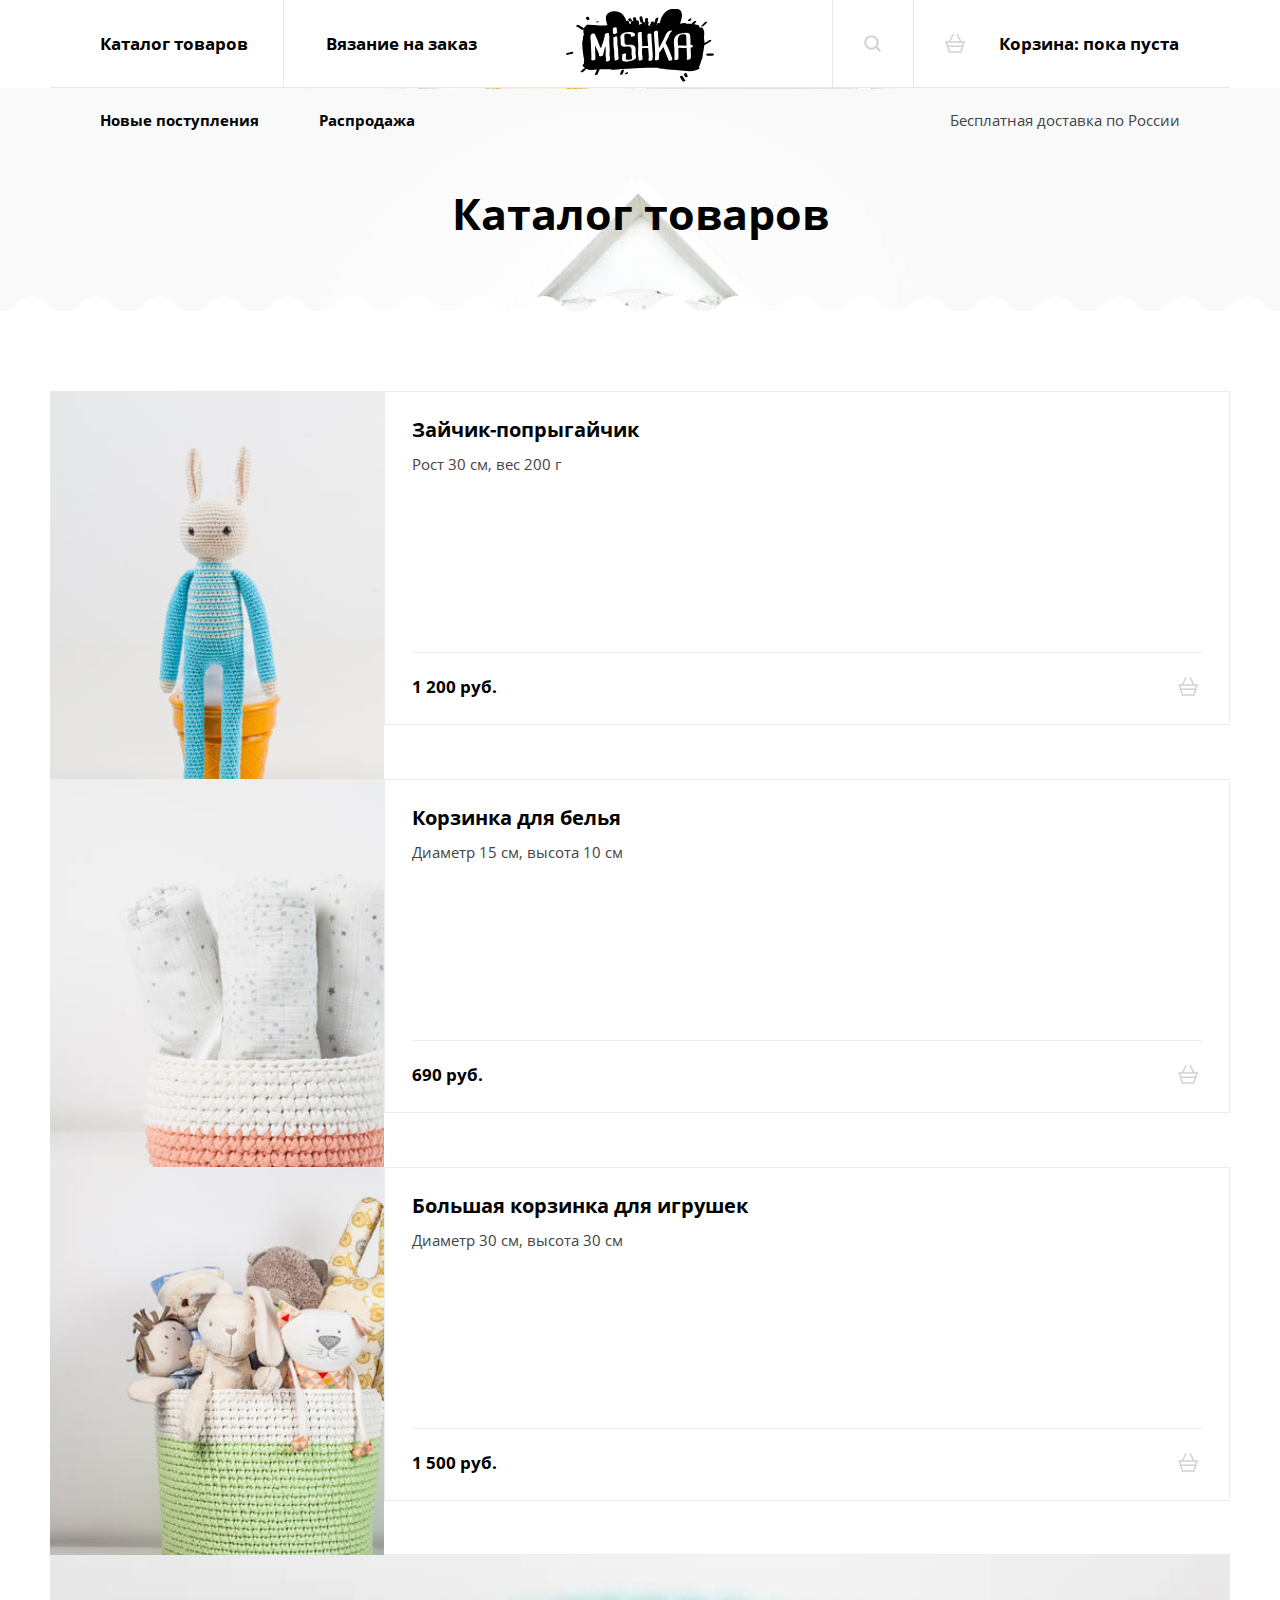
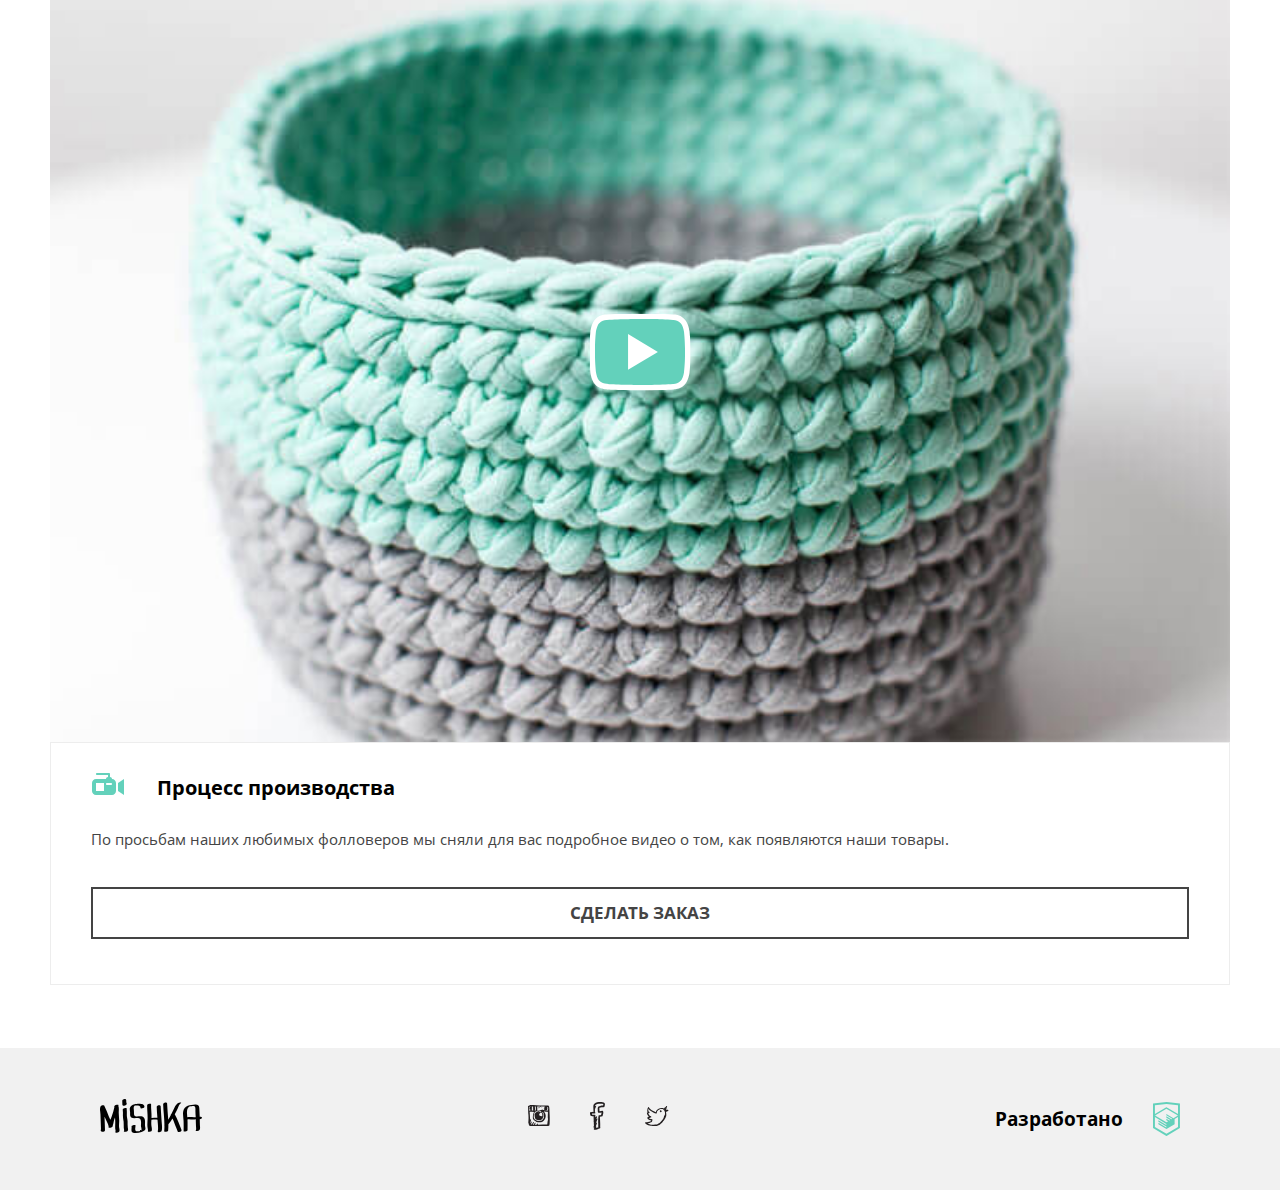
==== commit a3be974b: "Планшетная вёрстка Каталога" ====
--- a/catalog.html
+++ b/catalog.html
@@ -12,7 +12,7 @@
 </head>
 
 <body>
-	<header class="page-header page-header">
+	<header class="page-header">
 		<nav class="main-nav main-nav--closed">
 			<a class="page-header__logo" href="index.html">
 				<picture>
@@ -24,8 +24,8 @@
 			<button class="main-nav__toggle main-nav__toggle--open"><span class="visually-hidden">Открыть главное меню</span></button>
 			<button class="main-nav__toggle main-nav__toggle--close"><span class="visually-hidden">Закрыть главное меню</span></button>
 			<ul class="main-nav__list">
-				<li class="main-nav__item"><a>Каталог товаров</a></li>
-				<li class="main-nav__item"><a href="form.html">Вязание на заказ</a></li>
+				<li class="main-nav__item main-nav__item--catalog"><a>Каталог товаров</a></li>
+				<li class="main-nav__item main-nav__item--order"><a href="form.html">Вязание на заказ</a></li>
 				<li class="main-nav__item main-nav__item--search"><a>
 						<svg version="1.1" id="Layer_1" xmlns="http://www.w3.org/2000/svg" xmlns:xlink="http://www.w3.org/1999/xlink" x="0px" y="0px" width="17.6px" height="17.6px" viewBox="-0.8 -0.8 18.6 18.6" enable-background="new -0.8 -0.8 17.6 17.6" xml:space="preserve">
 							<path fill="#d3d2d2" d="M16.47,14.93l-3.415-3.415C14.02,10.226,14.6,8.634,14.6,6.899c0-4.253-3.447-7.699-7.7-7.699
@@ -33,7 +33,7 @@
 	c0.607,0,1.1-0.492,1.1-1.1C16.8,15.459,16.739,15.2,16.47,14.93z M1.399,6.899c0-3.038,2.462-5.5,5.5-5.5s5.5,2.462,5.5,5.5
 	s-2.462,5.5-5.5,5.5S1.399,9.938,1.399,6.899z" />
 						</svg>
-						Поиск по сайту</a></li>
+						<span>Поиск по сайту</span></a></li>
 				<li class="main-nav__item main-nav__item--cart"><a>
 						<svg version="1.1" id="Layer_1" xmlns="http://www.w3.org/2000/svg" xmlns:xlink="http://www.w3.org/1999/xlink" x="0px" y="0px" width="20.294px" height="18.849px" viewBox="264.205 370.961 20.294 18.849" enable-background="new 264.205 370.961 20.294 18.849" xml:space="preserve">
 							<path fill="#d3d2d2" d="M283.75,378.19h-3.151l-3.407-6.814c-0.185-0.37-0.634-0.52-1.006-0.335
@@ -47,6 +47,11 @@
 						Корзина: пока пуста</a></li>
 			</ul>
 		</nav>
+		<p class="page-header__text-wrapper">
+			<a class="page-header__side-link" href="#">Новые поступления</a>
+			<a class="page-header__side-link" href="#">Распродажа</a>
+			<span class="page-header__text">Бесплатная доставка по России</span>
+		</p>
 		<h1 class="page-header__title">Каталог товаров</h1>
 	</header>
 
--- a/css/style.css
+++ b/css/style.css
@@ -177,6 +177,9 @@
   .main-nav {
     display: flex;
     padding: 0 50px;
+    margin-bottom: 101px;
+  }
+  .main-nav--index {
     margin-bottom: 160px;
   }
   .main-nav::after {
@@ -383,6 +386,11 @@
 @media (min-width: 768px) {
   .page-header {
     position: relative;
+    padding-bottom: 72px;
+    background-image: none;
+  }
+  .page-header--main {
+    padding-bottom: 0;
     background-image: url(../img/hero-tablet.jpg@1x.jpg);
     background-position: center bottom;
     background-size: auto;
@@ -437,9 +445,12 @@
     font-weight: normal;
   }
   .page-header__title {
-    margin-bottom: 370px;
+    margin-bottom: 0;
     font-size: 43px;
     line-height: 50px;
+  }
+  .page-header__title--index {
+    margin-bottom: 370px;
   }
   .page-header__link-wrapper {
     width: 100%;
@@ -466,10 +477,14 @@
     background-image: url(../img/hero-desktop@1x.jpg);
     background-position: center 89px;
   }
+  .page-header--main {
+    padding-bottom: 0;
+  }
   .page-header__logo {
     position: absolute;
     top: 50%;
     left: 50%;
+    z-index: 1;
     transform: translate(-50%, -50%);
   }
   .page-header__text-wrapper {
@@ -1382,7 +1397,6 @@
   color: #000000;
 }
 .catalog__characteristics {
-  position: relative;
   margin: 0;
   padding: 0;
   width: 100%;
@@ -1392,24 +1406,25 @@
   line-height: 30px;
   font-weight: normal;
 }
-.catalog__characteristics::after {
-  content: '';
-  position: absolute;
-  bottom: 0;
-  left: 0;
-  width: 100%;
-  height: 1px;
-  background-color: #ececec;
-}
 .catalog__price {
-  display: block;
-  margin-top: 23px;
+  position: relative;
+  display: block;
+  padding-top: 23px;
   font-family: "OpenSansBold";
   font-size: 15px;
   line-height: 24px;
   font-weight: bold;
   color: #000000;
 }
+.catalog__price::after {
+  content: '';
+  position: absolute;
+  top: 0;
+  left: 0;
+  width: 100%;
+  height: 1px;
+  background-color: #ececec;
+}
 .catalog__button {
   position: absolute;
   bottom: 26px;
@@ -1420,15 +1435,46 @@
   background: none;
 }
 @media (min-width: 768px) {
+  .catalog {
+    padding: 80px 50px 0;
+    margin-bottom: 53px;
+  }
+  .catalog__item {
+    width: 100%;
+    display: flex;
+    margin-bottom: 54px;
+  }
+  .catalog__item picture {
+    width: 334px;
+    height: 334px;
+    flex-shrink: 0;
+  }
+  .catalog__item:last-child {
+    margin-bottom: 0;
+  }
+  .catalog__item-wrapper {
+    padding: 26px 27px 25px;
+    margin-top: 0;
+    display: flex;
+    flex-direction: column;
+    flex-grow: 1;
+  }
   .catalog__name {
+    margin-bottom: 7px;
     font-size: 20px;
     line-height: 24px;
   }
   .catalog__characteristics {
+    padding-bottom: 0;
     font-size: 15px;
   }
   .catalog__price {
+    margin-top: auto;
     font-size: 17px;
+  }
+  .catalog__button {
+    bottom: 25px;
+    right: 31px;
   }
 }
 .video {
@@ -1444,14 +1490,13 @@
   padding: 0;
   padding-left: 90px;
   margin-bottom: 20px;
-  min-height: 48px;
   font-family: "OpenSansBold";
   font-size: 17px;
   line-height: 24px;
   font-weight: bold;
   color: #000000;
   background-image: url(../img/icon-video.svg);
-  background-position: 33px 5px;
+  background-position: 33px center;
   background-repeat: no-repeat;
 }
 .video__player {
@@ -1496,12 +1541,49 @@
   margin: 0 auto;
 }
 @media (min-width: 768px) {
+  .video {
+    padding: 0 50px;
+    margin-bottom: 63px;
+  }
+  .video-wrapper {
+    display: flex;
+    flex-direction: column;
+    padding: 0;
+    padding-bottom: 45px;
+  }
   .video__title {
+    position: relative;
+    padding-left: 106px;
+    padding-top: 34px;
+    margin-top: -6.5px;
+    margin-bottom: 0;
+    order: 2;
+    background-position: 41px bottom;
     font-size: 20px;
   }
+  .video__title::before {
+    content: '';
+    position: absolute;
+    top: 0;
+    left: 0;
+    width: 100%;
+    height: 1px;
+    background-color: #ededed;
+  }
+  .video__player {
+    order: 1;
+  }
   .video__text {
+    margin: 24px 0 33px;
+    padding: 0 40px;
+    order: 3;
     font-size: 15px;
     line-height: 30px;
+  }
+  .video__button {
+    width: calc(100% - 80px);
+    margin: 0 auto;
+    order: 4;
   }
 }
 .form__text {
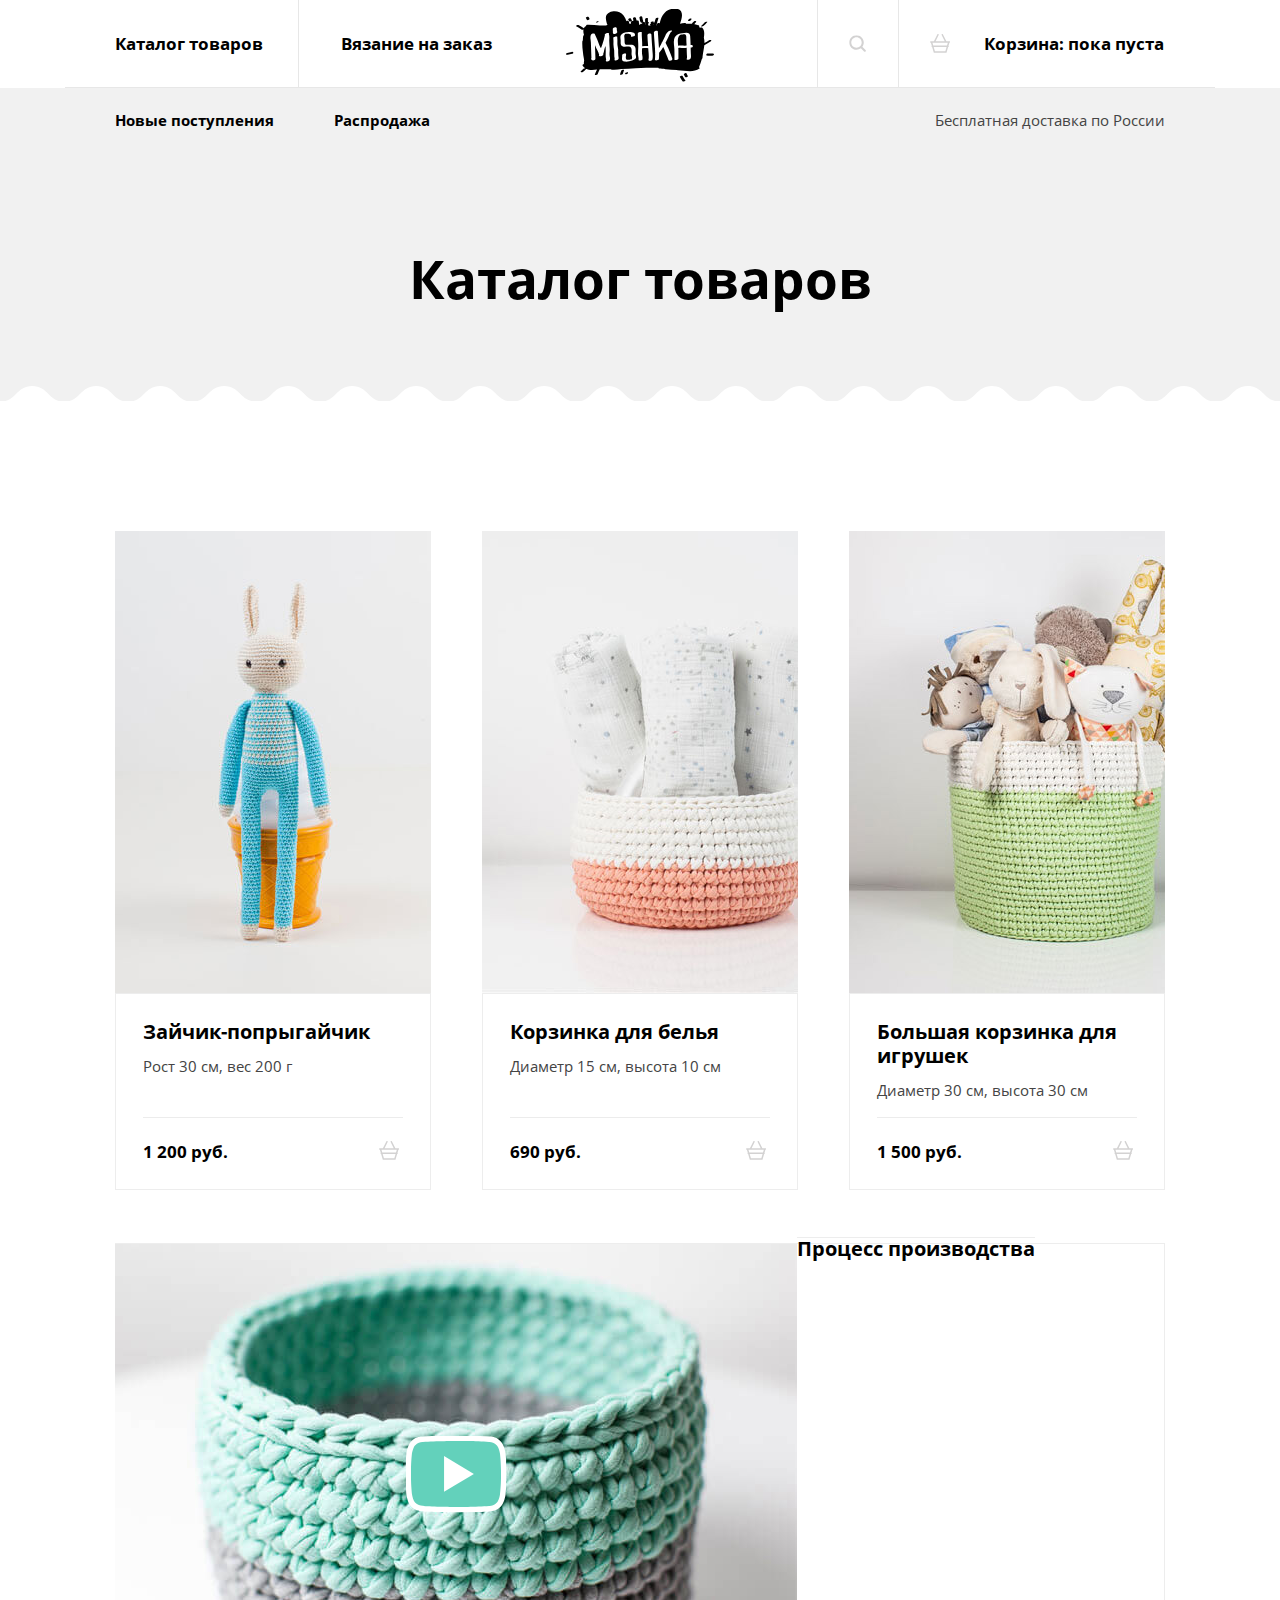
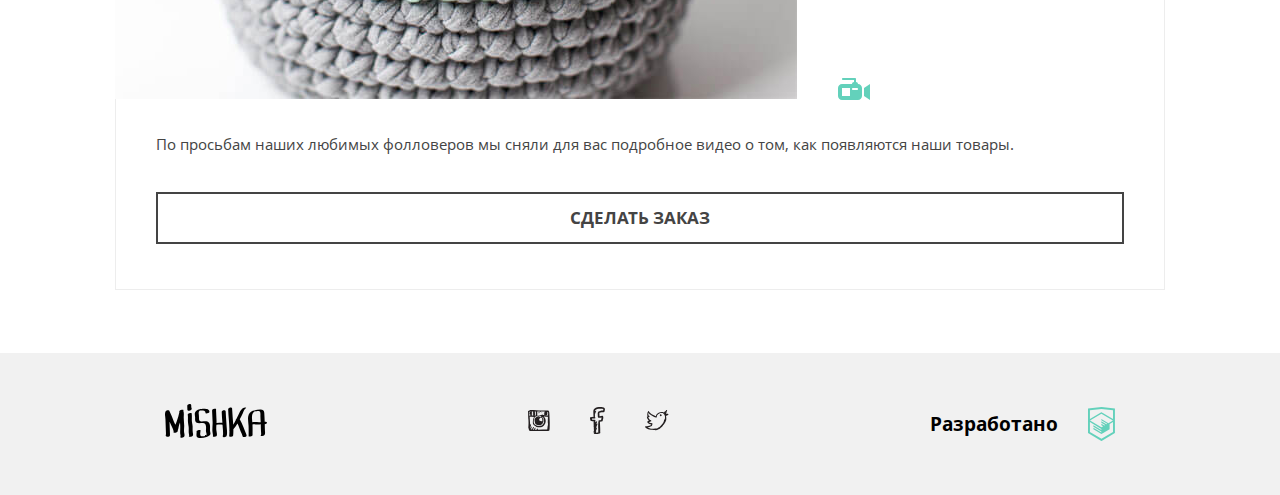
==== commit 01acdb4c: "Десктопная вёрстка списка товаров" ====
--- a/catalog.html
+++ b/catalog.html
@@ -14,61 +14,28 @@
 <body>
 	<header class="page-header">
 		<nav class="main-nav main-nav--closed">
-			<a class="page-header__logo" href="index.html">
-				<picture>
-					<source media="(min-width: 1250px)" srcset="img/logo-desktop.svg">
-					<source media="(min-width: 768px)" srcset="img/logo-tablet.svg">
-					<img class="page-header__logo-image" src="img/logo-mobile.svg" alt="Логотип магазина Mishka">
-				</picture>
-			</a>
-			<button class="main-nav__toggle main-nav__toggle--open"><span class="visually-hidden">Открыть главное меню</span></button>
-			<button class="main-nav__toggle main-nav__toggle--close"><span class="visually-hidden">Закрыть главное меню</span></button>
-			<ul class="main-nav__list">
-				<li class="main-nav__item main-nav__item--catalog"><a>Каталог товаров</a></li>
-				<li class="main-nav__item main-nav__item--order"><a href="form.html">Вязание на заказ</a></li>
-				<li class="main-nav__item main-nav__item--search"><a>
-						<svg version="1.1" id="Layer_1" xmlns="http://www.w3.org/2000/svg" xmlns:xlink="http://www.w3.org/1999/xlink" x="0px" y="0px" width="17.6px" height="17.6px" viewBox="-0.8 -0.8 18.6 18.6" enable-background="new -0.8 -0.8 17.6 17.6" xml:space="preserve">
-							<path fill="#d3d2d2" d="M16.47,14.93l-3.415-3.415C14.02,10.226,14.6,8.634,14.6,6.899c0-4.253-3.447-7.699-7.7-7.699
+			<div class="main-nav__wrapper">
+				<a class="page-header__logo" href="index.html">
+					<picture>
+						<source media="(min-width: 1250px)" srcset="img/logo-desktop.svg">
+						<source media="(min-width: 768px)" srcset="img/logo-tablet.svg">
+						<img class="page-header__logo-image" src="img/logo-mobile.svg" alt="Логотип магазина Mishka">
+					</picture>
+				</a>
+				<button class="main-nav__toggle main-nav__toggle--open"><span class="visually-hidden">Открыть главное меню</span></button>
+				<button class="main-nav__toggle main-nav__toggle--close"><span class="visually-hidden">Закрыть главное меню</span></button>
+				<ul class="main-nav__list">
+					<li class="main-nav__item main-nav__item--catalog"><a>Каталог товаров</a></li>
+					<li class="main-nav__item main-nav__item--order"><a href="form.html">Вязание на заказ</a></li>
+					<li class="main-nav__item main-nav__item--search"><a>
+							<svg version="1.1" id="Layer_1" xmlns="http://www.w3.org/2000/svg" xmlns:xlink="http://www.w3.org/1999/xlink" x="0px" y="0px" width="17.6px" height="17.6px" viewBox="-0.8 -0.8 18.6 18.6" enable-background="new -0.8 -0.8 17.6 17.6" xml:space="preserve">
+								<path fill="#d3d2d2" d="M16.47,14.93l-3.415-3.415C14.02,10.226,14.6,8.634,14.6,6.899c0-4.253-3.447-7.699-7.7-7.699
 	S-0.8,2.646-0.8,6.899s3.446,7.7,7.699,7.7c1.734,0,3.326-0.58,4.613-1.546l3.417,3.416c0.203,0.202,0.418,0.33,0.771,0.33
 	c0.607,0,1.1-0.492,1.1-1.1C16.8,15.459,16.739,15.2,16.47,14.93z M1.399,6.899c0-3.038,2.462-5.5,5.5-5.5s5.5,2.462,5.5,5.5
 	s-2.462,5.5-5.5,5.5S1.399,9.938,1.399,6.899z" />
-						</svg>
-						<span>Поиск по сайту</span></a></li>
-				<li class="main-nav__item main-nav__item--cart"><a>
-						<svg version="1.1" id="Layer_1" xmlns="http://www.w3.org/2000/svg" xmlns:xlink="http://www.w3.org/1999/xlink" x="0px" y="0px" width="20.294px" height="18.849px" viewBox="264.205 370.961 20.294 18.849" enable-background="new 264.205 370.961 20.294 18.849" xml:space="preserve">
-							<path fill="#d3d2d2" d="M283.75,378.19h-3.151l-3.407-6.814c-0.185-0.37-0.634-0.52-1.006-0.335
-	c-0.371,0.186-0.521,0.636-0.335,1.006l3.071,6.143h-9.138l3.072-6.143c0.185-0.371,0.035-0.821-0.335-1.006
-	c-0.37-0.185-0.821-0.035-1.006,0.335l-3.407,6.814h-3.151c-0.414,0-0.75,0.336-0.75,0.75s0.336,0.75,0.75,0.75h0.157l0.855,2.991
-	c-0.187,0.137-0.316,0.347-0.316,0.595c0,0.396,0.309,0.71,0.697,0.739l1.656,5.795h12.697l1.656-5.795
-	c0.388-0.028,0.698-0.344,0.698-0.739c0-0.249-0.129-0.459-0.316-0.596l0.854-2.991h0.157c0.414,0,0.75-0.336,0.75-0.75
-	S284.164,378.19,283.75,378.19z M279.569,388.311h-10.433l-1.224-4.284h12.881L279.569,388.311z M281.222,382.526h-13.739
-	l-0.81-2.836h15.359L281.222,382.526z" />
-						</svg>
-						Корзина: пока пуста</a></li>
-			</ul>
-		</nav>
-		<p class="page-header__text-wrapper">
-			<a class="page-header__side-link" href="#">Новые поступления</a>
-			<a class="page-header__side-link" href="#">Распродажа</a>
-			<span class="page-header__text">Бесплатная доставка по России</span>
-		</p>
-		<h1 class="page-header__title">Каталог товаров</h1>
-	</header>
-
-	<main>
-		<section class="catalog">
-			<ul class="catalog__list">
-				<li class="catalog__item">
-					<picture>
-						<source media="(min-width: 1250px)" srcset="img/photo-1-desktop@1x.jpg 1x, photo-1-desktop@2x.jpg 2x">
-						<source media="(min-width: 768px)" srcset="img/photo-1-tablet@1x.jpg 1x, photo-1-tablet@2x.jpg 2x">
-						<img class="catalog__image" src="img/photo-1-mobile@1x.jpg" srcset="img/photo-1-mobile@2x.jpg 2x" alt="Фото товара">
-					</picture>
-					<div class="catalog__item-wrapper">
-						<h3 class="catalog__name">Зайчик-попрыгайчик</h3>
-						<p class="catalog__characteristics">Рост 30 см, вес 200 г</p>
-						<b class="catalog__price">1 200 руб.</b>
-						<button class="catalog__button">
+							</svg>
+							<span>Поиск по сайту</span></a></li>
+					<li class="main-nav__item main-nav__item--cart"><a>
 							<svg version="1.1" id="Layer_1" xmlns="http://www.w3.org/2000/svg" xmlns:xlink="http://www.w3.org/1999/xlink" x="0px" y="0px" width="20.294px" height="18.849px" viewBox="264.205 370.961 20.294 18.849" enable-background="new 264.205 370.961 20.294 18.849" xml:space="preserve">
 								<path fill="#d3d2d2" d="M283.75,378.19h-3.151l-3.407-6.814c-0.185-0.37-0.634-0.52-1.006-0.335
 	c-0.371,0.186-0.521,0.636-0.335,1.006l3.071,6.143h-9.138l3.072-6.143c0.185-0.371,0.035-0.821-0.335-1.006
@@ -78,70 +45,111 @@
 	S284.164,378.19,283.75,378.19z M279.569,388.311h-10.433l-1.224-4.284h12.881L279.569,388.311z M281.222,382.526h-13.739
 	l-0.81-2.836h15.359L281.222,382.526z" />
 							</svg>
-							<span class="visually-hidden">Добавить в корзину</span></button>
-					</div>
-				</li>
-				<li class="catalog__item">
-					<picture>
-						<source media="(min-width: 1250px)" srcset="img/photo-2-desktop@1x.jpg 1x, photo-2-desktop@2x.jpg 2x">
-						<source media="(min-width: 768px)" srcset="img/photo-2-tablet@1x.jpg 1x, photo-2-tablet@2x.jpg 2x">
-						<img class="catalog__image" src="img/photo-2-mobile@1x.jpg" srcset="img/photo-2-mobile@2x.jpg 2x" alt="Фото товара">
-					</picture>
-					<div class="catalog__item-wrapper">
-						<h3 class="catalog__name">Корзинка для белья</h3>
-						<p class="catalog__characteristics">Диаметр 15 см, высота 10 см</p>
-						<b class="catalog__price">690 руб.</b>
-						<button class="catalog__button">
-							<svg version="1.1" id="Layer_1" xmlns="http://www.w3.org/2000/svg" xmlns:xlink="http://www.w3.org/1999/xlink" x="0px" y="0px" width="20.294px" height="18.849px" viewBox="264.205 370.961 20.294 18.849" enable-background="new 264.205 370.961 20.294 18.849" xml:space="preserve">
-								<path fill="#d3d2d2" d="M283.75,378.19h-3.151l-3.407-6.814c-0.185-0.37-0.634-0.52-1.006-0.335
+							Корзина: пока пуста</a></li>
+				</ul>
+			</div>
+		</nav>
+		<div class="page-header__wrapper">
+			<p class="page-header__text-wrapper">
+				<a class="page-header__side-link" href="#">Новые поступления</a>
+				<a class="page-header__side-link" href="#">Распродажа</a>
+				<span class="page-header__text">Бесплатная доставка по России</span>
+			</p>
+			<h1 class="page-header__title">Каталог товаров</h1>
+		</div>
+	</header>
+
+	<main>
+		<section class="catalog">
+			<div class="catalog__wrapper">
+				<ul class="catalog__list">
+					<li class="catalog__item">
+						<picture>
+							<source media="(min-width: 1150px)" srcset="img/photo-1-desktop@1x.jpg 1x, photo-1-desktop@2x.jpg 2x">
+							<source media="(min-width: 768px)" srcset="img/photo-1-tablet@1x.jpg 1x, photo-1-tablet@2x.jpg 2x">
+							<img class="catalog__image" src="img/photo-1-mobile@1x.jpg" srcset="img/photo-1-mobile@2x.jpg 2x" alt="Фото товара">
+						</picture>
+						<div class="catalog__item-wrapper">
+							<h3 class="catalog__name">Зайчик-попрыгайчик</h3>
+							<p class="catalog__characteristics">Рост 30 см, вес 200 г</p>
+							<b class="catalog__price">1 200 руб.</b>
+							<button class="catalog__button">
+								<svg version="1.1" id="Layer_1" xmlns="http://www.w3.org/2000/svg" xmlns:xlink="http://www.w3.org/1999/xlink" x="0px" y="0px" width="20.294px" height="18.849px" viewBox="264.205 370.961 20.294 18.849" enable-background="new 264.205 370.961 20.294 18.849" xml:space="preserve">
+									<path fill="#d3d2d2" d="M283.75,378.19h-3.151l-3.407-6.814c-0.185-0.37-0.634-0.52-1.006-0.335
 	c-0.371,0.186-0.521,0.636-0.335,1.006l3.071,6.143h-9.138l3.072-6.143c0.185-0.371,0.035-0.821-0.335-1.006
 	c-0.37-0.185-0.821-0.035-1.006,0.335l-3.407,6.814h-3.151c-0.414,0-0.75,0.336-0.75,0.75s0.336,0.75,0.75,0.75h0.157l0.855,2.991
 	c-0.187,0.137-0.316,0.347-0.316,0.595c0,0.396,0.309,0.71,0.697,0.739l1.656,5.795h12.697l1.656-5.795
 	c0.388-0.028,0.698-0.344,0.698-0.739c0-0.249-0.129-0.459-0.316-0.596l0.854-2.991h0.157c0.414,0,0.75-0.336,0.75-0.75
 	S284.164,378.19,283.75,378.19z M279.569,388.311h-10.433l-1.224-4.284h12.881L279.569,388.311z M281.222,382.526h-13.739
 	l-0.81-2.836h15.359L281.222,382.526z" />
-							</svg>
-							<span class="visually-hidden">Добавить в корзину</span></button>
-					</div>
-				</li>
-				<li class="catalog__item">
-					<picture>
-						<source media="(min-width: 1250px)" srcset="img/photo-3-desktop@1x.jpg 1x, photo-3-desktop@2x.jpg 2x">
-						<source media="(min-width: 768px)" srcset="img/photo-3-tablet@1x.jpg 1x, photo-3-tablet@2x.jpg 2x">
-						<img class="catalog__image" src="img/photo-3-mobile@1x.jpg" srcset="img/photo-3-mobile@2x.jpg 2x" alt="Фото товара">
-					</picture>
-					<div class="catalog__item-wrapper">
-						<h3 class="catalog__name">Большая корзинка для игрушек</h3>
-						<p class="catalog__characteristics">Диаметр 30 см, высота 30 см</p>
-						<b class="catalog__price">1 500 руб.</b>
-						<button class="catalog__button">
-							<svg version="1.1" id="Layer_1" xmlns="http://www.w3.org/2000/svg" xmlns:xlink="http://www.w3.org/1999/xlink" x="0px" y="0px" width="20.294px" height="18.849px" viewBox="264.205 370.961 20.294 18.849" enable-background="new 264.205 370.961 20.294 18.849" xml:space="preserve">
-								<path fill="#d3d2d2" d="M283.75,378.19h-3.151l-3.407-6.814c-0.185-0.37-0.634-0.52-1.006-0.335
+								</svg>
+								<span class="visually-hidden">Добавить в корзину</span></button>
+						</div>
+					</li>
+					<li class="catalog__item">
+						<picture>
+							<source media="(min-width: 1150px)" srcset="img/photo-2-desktop@1x.jpg 1x, photo-2-desktop@2x.jpg 2x">
+							<source media="(min-width: 768px)" srcset="img/photo-2-tablet@1x.jpg 1x, photo-2-tablet@2x.jpg 2x">
+							<img class="catalog__image" src="img/photo-2-mobile@1x.jpg" srcset="img/photo-2-mobile@2x.jpg 2x" alt="Фото товара">
+						</picture>
+						<div class="catalog__item-wrapper">
+							<h3 class="catalog__name">Корзинка для белья</h3>
+							<p class="catalog__characteristics">Диаметр 15 см, высота 10 см</p>
+							<b class="catalog__price">690 руб.</b>
+							<button class="catalog__button">
+								<svg version="1.1" id="Layer_1" xmlns="http://www.w3.org/2000/svg" xmlns:xlink="http://www.w3.org/1999/xlink" x="0px" y="0px" width="20.294px" height="18.849px" viewBox="264.205 370.961 20.294 18.849" enable-background="new 264.205 370.961 20.294 18.849" xml:space="preserve">
+									<path fill="#d3d2d2" d="M283.75,378.19h-3.151l-3.407-6.814c-0.185-0.37-0.634-0.52-1.006-0.335
 	c-0.371,0.186-0.521,0.636-0.335,1.006l3.071,6.143h-9.138l3.072-6.143c0.185-0.371,0.035-0.821-0.335-1.006
 	c-0.37-0.185-0.821-0.035-1.006,0.335l-3.407,6.814h-3.151c-0.414,0-0.75,0.336-0.75,0.75s0.336,0.75,0.75,0.75h0.157l0.855,2.991
 	c-0.187,0.137-0.316,0.347-0.316,0.595c0,0.396,0.309,0.71,0.697,0.739l1.656,5.795h12.697l1.656-5.795
 	c0.388-0.028,0.698-0.344,0.698-0.739c0-0.249-0.129-0.459-0.316-0.596l0.854-2.991h0.157c0.414,0,0.75-0.336,0.75-0.75
 	S284.164,378.19,283.75,378.19z M279.569,388.311h-10.433l-1.224-4.284h12.881L279.569,388.311z M281.222,382.526h-13.739
 	l-0.81-2.836h15.359L281.222,382.526z" />
-							</svg>
-							<span class="visually-hidden">Добавить в корзину</span></button>
-					</div>
-				</li>
-			</ul>
+								</svg>
+								<span class="visually-hidden">Добавить в корзину</span></button>
+						</div>
+					</li>
+					<li class="catalog__item">
+						<picture>
+							<source media="(min-width: 1150px)" srcset="img/photo-3-desktop@1x.jpg 1x, photo-3-desktop@2x.jpg 2x">
+							<source media="(min-width: 768px)" srcset="img/photo-3-tablet@1x.jpg 1x, photo-3-tablet@2x.jpg 2x">
+							<img class="catalog__image" src="img/photo-3-mobile@1x.jpg" srcset="img/photo-3-mobile@2x.jpg 2x" alt="Фото товара">
+						</picture>
+						<div class="catalog__item-wrapper">
+							<h3 class="catalog__name">Большая корзинка для игрушек</h3>
+							<p class="catalog__characteristics">Диаметр 30 см, высота 30 см</p>
+							<b class="catalog__price">1 500 руб.</b>
+							<button class="catalog__button">
+								<svg version="1.1" id="Layer_1" xmlns="http://www.w3.org/2000/svg" xmlns:xlink="http://www.w3.org/1999/xlink" x="0px" y="0px" width="20.294px" height="18.849px" viewBox="264.205 370.961 20.294 18.849" enable-background="new 264.205 370.961 20.294 18.849" xml:space="preserve">
+									<path fill="#d3d2d2" d="M283.75,378.19h-3.151l-3.407-6.814c-0.185-0.37-0.634-0.52-1.006-0.335
+	c-0.371,0.186-0.521,0.636-0.335,1.006l3.071,6.143h-9.138l3.072-6.143c0.185-0.371,0.035-0.821-0.335-1.006
+	c-0.37-0.185-0.821-0.035-1.006,0.335l-3.407,6.814h-3.151c-0.414,0-0.75,0.336-0.75,0.75s0.336,0.75,0.75,0.75h0.157l0.855,2.991
+	c-0.187,0.137-0.316,0.347-0.316,0.595c0,0.396,0.309,0.71,0.697,0.739l1.656,5.795h12.697l1.656-5.795
+	c0.388-0.028,0.698-0.344,0.698-0.739c0-0.249-0.129-0.459-0.316-0.596l0.854-2.991h0.157c0.414,0,0.75-0.336,0.75-0.75
+	S284.164,378.19,283.75,378.19z M279.569,388.311h-10.433l-1.224-4.284h12.881L279.569,388.311z M281.222,382.526h-13.739
+	l-0.81-2.836h15.359L281.222,382.526z" />
+								</svg>
+								<span class="visually-hidden">Добавить в корзину</span></button>
+						</div>
+					</li>
+				</ul>
+			</div>
 		</section>
 		<section class="video">
-			<div class="video-wrapper">
-				<h2 class="video__title">Процесс производства</h2>
-				<div class="video__player">
-					<picture>
-						<source media="(min-width: 1250px)" srcset="img/video-desktop@1x.jpg 1x, video-desktop@2x.jpg 2x">
-						<source media="(min-width: 768px)" srcset="img/video-tablet@1x.jpg 1x, video-tablet@2x.jpg 2x">
-						<img class="video__image" src="img/video-mobile@1x.jpg" srcset="img/video-mobile@2x.jpg 2x" alt="Видео">
-					</picture>
-					<button class="video__player-button"><span class="visually-hidden">Воспроизвести видео</span></button>
+			<div class="video__wrapper">
+				<div class="video__content-wrapper">
+					<h2 class="video__title">Процесс производства</h2>
+					<div class="video__player">
+						<picture>
+							<source media="(min-width: 1150px)" srcset="img/video-desktop@1x.jpg 1x, video-desktop@2x.jpg 2x">
+							<source media="(min-width: 768px)" srcset="img/video-tablet@1x.jpg 1x, video-tablet@2x.jpg 2x">
+							<img class="video__image" src="img/video-mobile@1x.jpg" srcset="img/video-mobile@2x.jpg 2x" alt="Видео">
+						</picture>
+						<button class="video__player-button"><span class="visually-hidden">Воспроизвести видео</span></button>
+					</div>
+					<p class="video__text">По просьбам наших любимых фолловеров мы сняли для вас подробное видео о том, как появляются наши товары.</p>
+					<button class="video__button button">Сделать заказ</button>
 				</div>
-				<p class="video__text">По просьбам наших любимых фолловеров мы сняли для вас подробное видео о том, как появляются наши товары.</p>
-				<button class="video__button button">Сделать заказ</button>
 			</div>
 		</section>
 	</main>
--- a/css/style.css
+++ b/css/style.css
@@ -56,7 +56,6 @@
 }
 .main-nav {
   position: relative;
-  margin-bottom: 73px;
   font-family: "OpenSansBold";
   font-size: 17px;
   color: #000000;
@@ -64,6 +63,10 @@
 }
 .main-nav--index {
   margin-bottom: 75px;
+}
+.main-nav__wrapper {
+  max-width: 1150px;
+  margin: 0 auto;
 }
 .main-nav__list {
   list-style-type: none;
@@ -175,9 +178,7 @@
 }
 @media (min-width: 768px) {
   .main-nav {
-    display: flex;
     padding: 0 50px;
-    margin-bottom: 101px;
   }
   .main-nav--index {
     margin-bottom: 160px;
@@ -191,6 +192,9 @@
     height: 1px;
     background-color: #e7e7e7;
   }
+  .main-nav__wrapper {
+    display: flex;
+  }
   .main-nav__toggle {
     display: none;
   }
@@ -248,9 +252,10 @@
     content: none;
   }
 }
-@media (min-width: 1250px) {
+@media (min-width: 1150px) {
   .main-nav {
     position: relative;
+    margin-bottom: 0;
   }
   .main-nav::after {
     content: none;
@@ -304,6 +309,7 @@
   background-color: #f1f1f1;
 }
 .page-header--main {
+  padding-bottom: 0;
   background-image: url(../img/hero-mobile.jpg);
   background-position: center 65px;
   background-repeat: no-repeat;
@@ -317,6 +323,12 @@
 }
 .page-header--nav-opened {
   background-position: center 376px;
+}
+.page-header__wrapper {
+  position: relative;
+  max-width: 1150px;
+  margin: 0 auto;
+  padding-top: 73px;
 }
 .page-header__logo {
   position: relative;
@@ -407,6 +419,9 @@
     background-repeat: repeat;
     background-size: cover;
   }
+  .page-header__wrapper {
+    padding-top: 101px;
+  }
   .page-header__logo {
     width: auto;
     padding: 22px 0 20px 0;
@@ -420,7 +435,7 @@
   }
   .page-header__text-wrapper {
     position: absolute;
-    top: 108px;
+    top: 18px;
     right: 50px;
     margin: 0;
     padding: 0;
@@ -440,7 +455,7 @@
   .page-header__text {
     display: block;
     font-family: "OpenSans";
-    font-style: 15px;
+    font-size: 15px;
     line-height: 24px;
     font-weight: normal;
   }
@@ -472,13 +487,17 @@
     height: 16px;
   }
 }
-@media (min-width: 1250px) {
+@media (min-width: 1150px) {
   .page-header {
+    padding-bottom: 94px;
+  }
+  .page-header--main {
+    padding-bottom: 0;
     background-image: url(../img/hero-desktop@1x.jpg);
     background-position: center 89px;
   }
-  .page-header--main {
-    padding-bottom: 0;
+  .page-header__wrapper {
+    padding-top: 162px;
   }
   .page-header__logo {
     position: absolute;
@@ -487,11 +506,15 @@
     z-index: 1;
     transform: translate(-50%, -50%);
   }
+  .page-header__title {
+    font-size: 53px;
+    line-height: 57px;
+  }
   .page-header__text-wrapper {
-    top: 88px;
+    top: 0;
     right: 0;
     width: 100%;
-    padding: 20px 100px 0 50px;
+    padding: 20px 50px 0 0;
     display: flex;
     box-sizing: border-box;
   }
@@ -503,12 +526,6 @@
   .page-header__text {
     margin-left: auto;
   }
-  .page-header__text {
-    margin-bottom: 352px;
-  }
-  .page-header__link-wrapper {
-    padding: 0 100px;
-  }
   .page-header__link {
     padding: 31px 38px;
   }
@@ -521,7 +538,6 @@
 }
 .top-product {
   position: relative;
-  padding: 33px 30px 42px;
 }
 .top-product::after {
   content: '';
@@ -535,6 +551,14 @@
   background-repeat: repeat;
   background-size: contain;
 }
+.top-product__wrapper {
+  padding: 33px 30px 42px;
+  box-sizing: border-box;
+}
+.top-product__wrapper {
+  max-width: 1150px;
+  margin: 0 auto;
+}
 .top-product__title {
   margin: 0;
   padding: 0;
@@ -617,11 +641,11 @@
   margin: 0 auto;
 }
 @media (min-width: 768px) {
-  .top-product {
-    padding: 54px 50px 68px;
-  }
   .top-product::after {
     height: 15px;
+  }
+  .top-product__wrapper {
+    padding: 54px 50px 68px;
   }
   .top-product__title-wrapper {
     display: flex;
@@ -680,21 +704,21 @@
     margin: 0;
   }
 }
-@media (min-width: 1250px) {
-  .top-product {
-    position: relative;
-    padding: 71px 100px 96px;
-  }
+@media (min-width: 1150px) {
   .top-product::after {
     left: 50%;
     width: 1050px;
     height: 22px;
     transform: translateX(-50%);
   }
+  .top-product__wrapper {
+    position: relative;
+    padding: 71px 50px 96px 0;
+  }
   .top-product__title-wrapper {
     position: absolute;
     top: 133px;
-    left: 100px;
+    left: 50px;
     z-index: 1;
     flex-direction: row-reverse;
     justify-content: flex-end;
@@ -708,7 +732,7 @@
     margin-left: 0;
   }
   .top-product__content-wrapper {
-    padding-left: 175px;
+    padding-left: 225px;
   }
   .top-product__text-wrapper {
     width: 292px;
@@ -720,7 +744,7 @@
   }
   .top-product__price-wrapper {
     width: 292px;
-    margin-left: 175px;
+    margin-left: 225px;
   }
 }
 .button {
@@ -739,8 +763,13 @@
   box-sizing: border-box;
 }
 .about-us {
+  margin-bottom: 58px;
+}
+.about-us__wrapper {
+  max-width: 1150px;
+  margin: 0 auto;
   padding: 32px 30px 0;
-  margin-bottom: 58px;
+  box-sizing: border-box;
 }
 .about-us__title {
   margin: 0;
@@ -861,8 +890,10 @@
 }
 @media (min-width: 768px) {
   .about-us {
+    margin-bottom: 81px;
+  }
+  .about-us__wrapper {
     padding: 56px 50px 0;
-    margin-bottom: 81px;
   }
   .about-us__title {
     margin-bottom: 44px;
@@ -903,10 +934,14 @@
     display: block;
   }
 }
-@media (min-width: 1250px) {
+@media (min-width: 1150px) {
   .about-us {
-    padding: 68px 275px 0;
     margin-bottom: 88px;
+  }
+  .about-us__wrapper {
+    max-width: 1150px;
+    margin: 0 auto;
+    padding: 68px 225px 0;
   }
   .about-us__title {
     margin-bottom: 41px;
@@ -914,11 +949,14 @@
     line-height: 57px;
   }
 }
-.reviews {
+.reviews__wrapper {
   position: relative;
+  max-width: 1150px;
+  margin: 0 auto;
   padding: 0 30px 51px;
-}
-.reviews::after {
+  box-sizing: border-box;
+}
+.reviews__wrapper::after {
   content: '';
   position: absolute;
   bottom: 0;
@@ -1009,8 +1047,7 @@
   margin: 0 auto;
 }
 @media (min-width: 768px) {
-  .reviews {
-    position: relative;
+  .reviews__wrapper {
     padding: 79px 50px 120px;
     display: flex;
     flex-wrap: wrap;
@@ -1018,7 +1055,7 @@
     background-position: 0 0;
     background-repeat: no-repeat;
   }
-  .reviews::after {
+  .reviews__wrapper::after {
     height: 16px;
   }
   .reviews__title {
@@ -1049,12 +1086,12 @@
     width: 175px;
   }
 }
-@media (min-width: 1250px) {
-  .reviews {
-    padding: 78px 100px 185px 275px;
-    background-position: 100px 0;
-  }
-  .reviews::after {
+@media (min-width: 1150px) {
+  .reviews__wrapper {
+    padding: 78px 50px 185px 225px;
+    background-position: 50px 0;
+  }
+  .reviews__wrapper::after {
     width: 1050px;
     height: 22px;
     left: 50%;
@@ -1067,14 +1104,16 @@
   .reviews__text {
     margin-bottom: 40px;
   }
-  .reviews__button {
-    right: 100px;
-  }
 }
 .contacts {
   margin-bottom: 39px;
 }
 .contacts__wrapper {
+  max-width: 1150px;
+  margin: 0 auto;
+  box-sizing: border-box;
+}
+.contacts__info-wrapper {
   padding: 38px 30px 0;
 }
 .contacts__title {
@@ -1162,10 +1201,12 @@
 }
 @media (min-width: 768px) {
   .contacts {
+    margin-bottom: 57px;
+  }
+  .contacts__wrapper {
     position: relative;
-    margin-bottom: 57px;
-  }
-  .contacts::after {
+  }
+  .contacts__wrapper::after {
     content: '';
     position: absolute;
     top: 46px;
@@ -1176,7 +1217,7 @@
     background-position: 0 0;
     background-repeat: no-repeat;
   }
-  .contacts__wrapper {
+  .contacts__info-wrapper {
     padding: 68px 50px 0;
   }
   .contacts__title {
@@ -1213,17 +1254,19 @@
     background-image: url(../img/map-desktop@1x.jpg);
   }
 }
-@media (min-width: 1250px) {
+@media (min-width: 1150px) {
   .contacts {
-    padding: 71px 100px 0 275px;
     margin-bottom: 105px;
+  }
+  .contacts__wrapper {
+    padding: 71px 50px 0 225px;
     display: flex;
   }
-  .contacts::after {
+  .contacts__wrapper::after {
     top: 133px;
-    left: 163px;
-  }
-  .contacts__wrapper {
+    left: 113px;
+  }
+  .contacts__info-wrapper {
     padding: 80px 0 0;
   }
   .contacts__title {
@@ -1259,14 +1302,17 @@
   .contacts__button {
     position: absolute;
     bottom: 0;
-    left: 275px;
+    left: 225px;
   }
 }
 .page__footer {
   background-color: #f1f1f1;
 }
 .page-footer__wrapper {
+  max-width: 1150px;
+  margin: 0 auto;
   padding: 25px 30px 23px;
+  box-sizing: border-box;
 }
 .page-footer__logo {
   display: none;
@@ -1284,7 +1330,7 @@
     display: block;
   }
 }
-@media (min-width: 1250px) {
+@media (min-width: 1150px) {
   .page-footer__wrapper {
     padding: 51px 100px;
   }
@@ -1360,13 +1406,15 @@
     right: 0;
   }
 }
-.catalog {
-  padding: 30px;
+.catalog__wrapper {
+  max-width: 1150px;
+  margin: 0 auto;
 }
 .catalog__list {
   list-style-type: none;
   margin: 0;
   padding: 0;
+  padding: 30px;
 }
 .catalog__item {
   margin-bottom: 30px;
@@ -1435,7 +1483,7 @@
   background: none;
 }
 @media (min-width: 768px) {
-  .catalog {
+  .catalog__list {
     padding: 80px 50px 0;
     margin-bottom: 53px;
   }
@@ -1477,11 +1525,38 @@
     right: 31px;
   }
 }
+@media (min-width: 1150px) {
+  .catalog__list {
+    padding: 130px 50px 0;
+    margin-left: -51px;
+    display: flex;
+  }
+  .catalog__item {
+    width: 316px;
+    margin-left: 51px;
+    margin-bottom: 0;
+    flex-direction: column;
+  }
+  .catalog__item picture {
+    width: 100%;
+    height: auto;
+  }
+  .catalog__item-wrapper {
+    min-height: 197px;
+    margin-top: -6.5px;
+    box-sizing: border-box;
+  }
+}
 .video {
   padding: 0 30px;
   margin-bottom: 58px;
 }
-.video-wrapper {
+.video__wrapper {
+  max-width: 1150px;
+  margin: 0 auto;
+  box-sizing: border-box;
+}
+.video__content-wrapper {
   padding: 25px 0 30px 0;
   border: 1px solid #ededed;
 }
@@ -1545,7 +1620,7 @@
     padding: 0 50px;
     margin-bottom: 63px;
   }
-  .video-wrapper {
+  .video__content-wrapper {
     display: flex;
     flex-direction: column;
     padding: 0;
@@ -1586,6 +1661,24 @@
     order: 4;
   }
 }
+@media (min-width: 1150px) {
+  .video {
+    padding: 0;
+  }
+  .video__wrapper {
+    padding: 0 50px;
+  }
+  .video__content-wrapper {
+    flex-direction: row;
+    flex-wrap: wrap;
+  }
+  .video__title {
+    padding: 0;
+  }
+  .video__player {
+    width: 682px;
+  }
+}
 .form__text {
   font-family: "OpenSans";
   font-size: 13px;
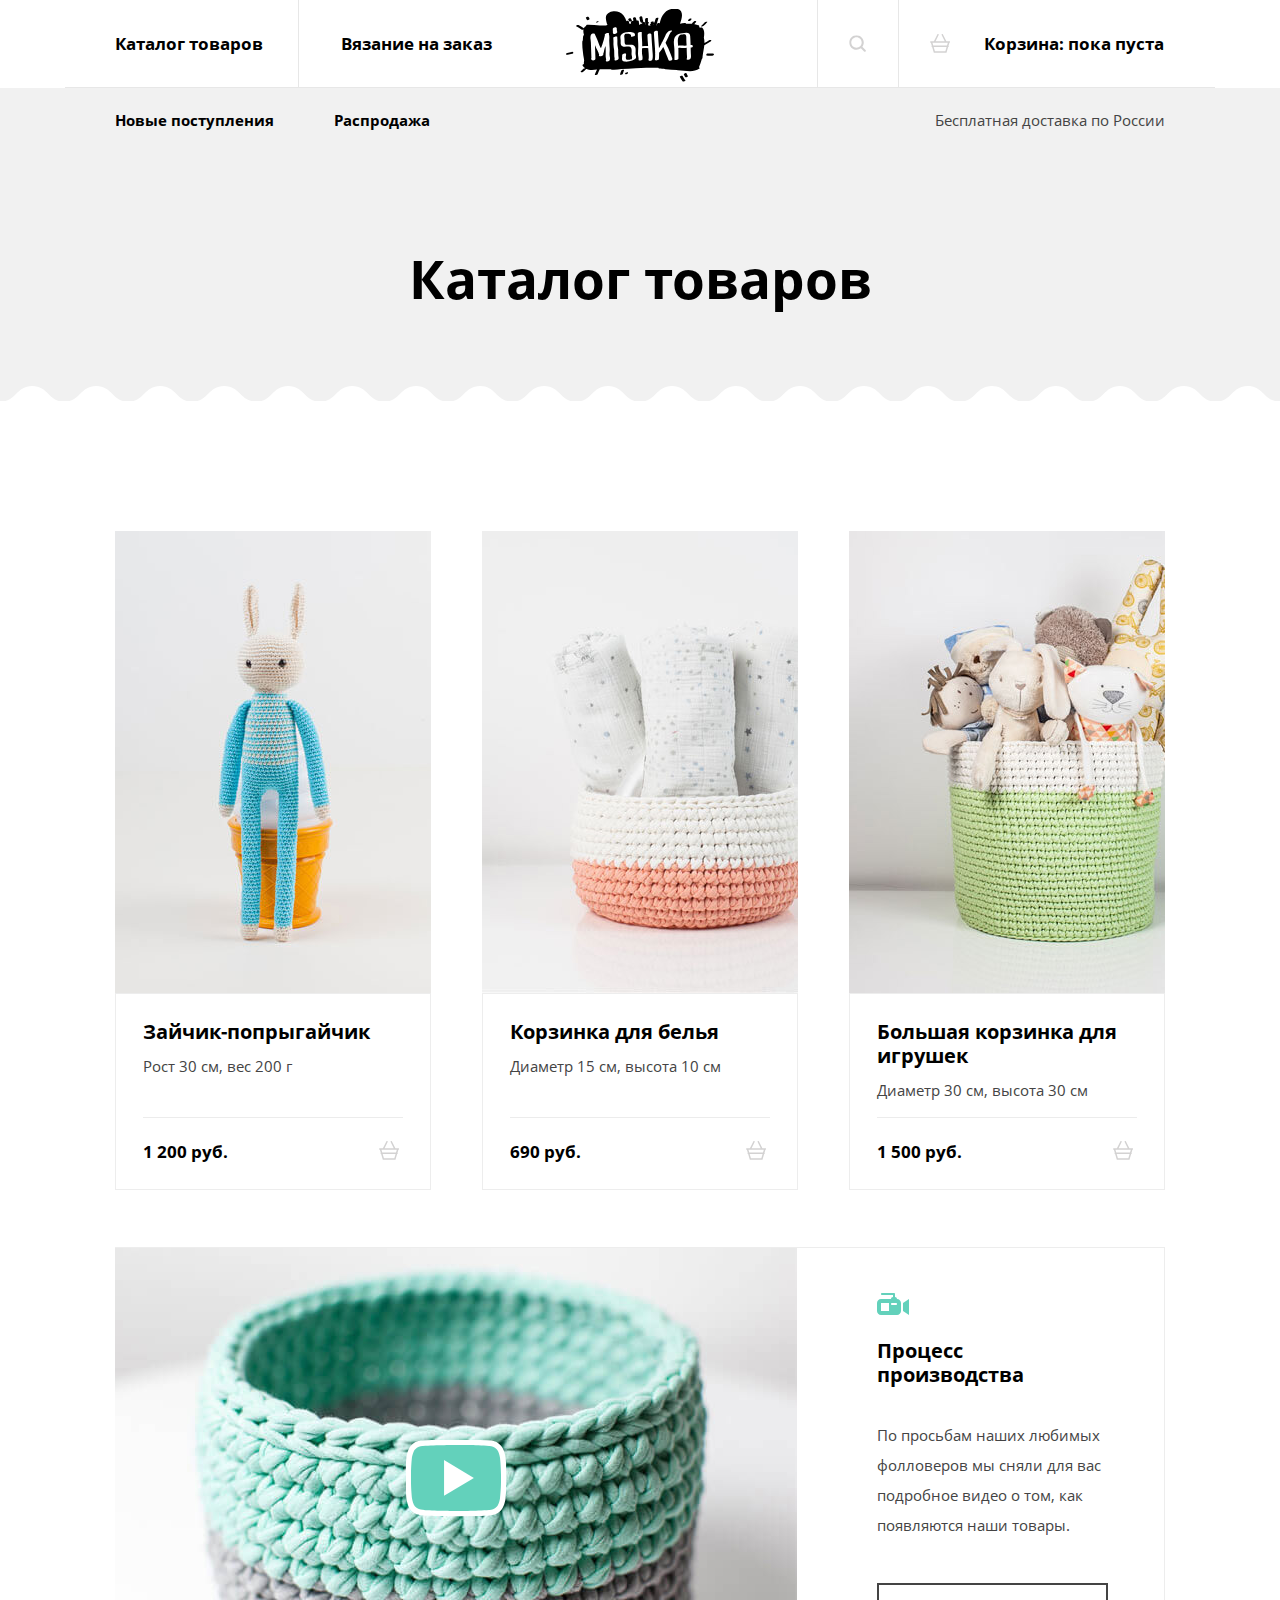
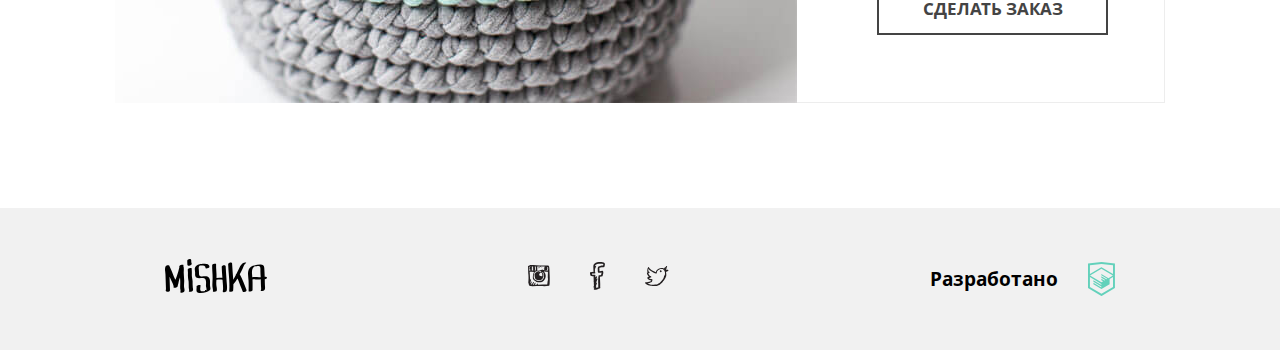
==== commit 3205ec35: "Десктопная верстка Каталога" ====
--- a/catalog.html
+++ b/catalog.html
@@ -138,7 +138,6 @@
 		<section class="video">
 			<div class="video__wrapper">
 				<div class="video__content-wrapper">
-					<h2 class="video__title">Процесс производства</h2>
 					<div class="video__player">
 						<picture>
 							<source media="(min-width: 1150px)" srcset="img/video-desktop@1x.jpg 1x, video-desktop@2x.jpg 2x">
@@ -147,8 +146,11 @@
 						</picture>
 						<button class="video__player-button"><span class="visually-hidden">Воспроизвести видео</span></button>
 					</div>
-					<p class="video__text">По просьбам наших любимых фолловеров мы сняли для вас подробное видео о том, как появляются наши товары.</p>
-					<button class="video__button button">Сделать заказ</button>
+					<div class="video__text-wrapper">
+						<h2 class="video__title">Процесс производства</h2>
+						<p class="video__text">По просьбам наших любимых фолловеров мы сняли для вас подробное видео о том, как появляются наши товары.</p>
+						<button class="video__button button">Сделать заказ</button>
+					</div>
 				</div>
 			</div>
 		</section>
--- a/css/style.css
+++ b/css/style.css
@@ -1526,9 +1526,13 @@
   }
 }
 @media (min-width: 1150px) {
+  .catalog {
+    margin-bottom: 57px;
+  }
   .catalog__list {
     padding: 130px 50px 0;
     margin-left: -51px;
+    margin-bottom: 0;
     display: flex;
   }
   .catalog__item {
@@ -1557,14 +1561,17 @@
   box-sizing: border-box;
 }
 .video__content-wrapper {
-  padding: 25px 0 30px 0;
+  position: relative;
+  padding: 93px 0 30px 0;
   border: 1px solid #ededed;
 }
 .video__title {
+  position: absolute;
+  top: 25px;
+  left: 0;
   margin: 0;
   padding: 0;
   padding-left: 90px;
-  margin-bottom: 20px;
   font-family: "OpenSansBold";
   font-size: 17px;
   line-height: 24px;
@@ -1627,43 +1634,43 @@
     padding-bottom: 45px;
   }
   .video__title {
-    position: relative;
+    position: static;
+    top: auto;
+    left: auto;
     padding-left: 106px;
     padding-top: 34px;
     margin-top: -6.5px;
     margin-bottom: 0;
-    order: 2;
     background-position: 41px bottom;
     font-size: 20px;
   }
-  .video__title::before {
+  .video__player {
+    position: relative;
+  }
+  .video__player::after {
     content: '';
     position: absolute;
-    top: 0;
+    bottom: 6.5px;
     left: 0;
     width: 100%;
     height: 1px;
     background-color: #ededed;
   }
-  .video__player {
-    order: 1;
-  }
   .video__text {
     margin: 24px 0 33px;
     padding: 0 40px;
-    order: 3;
     font-size: 15px;
     line-height: 30px;
   }
   .video__button {
     width: calc(100% - 80px);
     margin: 0 auto;
-    order: 4;
   }
 }
 @media (min-width: 1150px) {
   .video {
     padding: 0;
+    margin-bottom: 105px;
   }
   .video__wrapper {
     padding: 0 50px;
@@ -1671,12 +1678,34 @@
   .video__content-wrapper {
     flex-direction: row;
     flex-wrap: wrap;
-  }
-  .video__title {
-    padding: 0;
+    padding-bottom: 0;
   }
   .video__player {
     width: 682px;
+    margin-bottom: -6.5px;
+  }
+  .video__player::after {
+    content: none;
+  }
+  .video__text-wrapper {
+    width: 367px;
+    padding: 0 56px 59px 80px;
+    box-sizing: border-box;
+  }
+  .video__title {
+    position: relative;
+    padding: 0;
+    padding-top: 98px;
+    margin-bottom: 33px;
+    background-position: 0 47px;
+  }
+  .video__text {
+    margin: 0;
+    padding: 0;
+    margin-bottom: 43px;
+  }
+  .video__button {
+    width: 100%;
   }
 }
 .form__text {
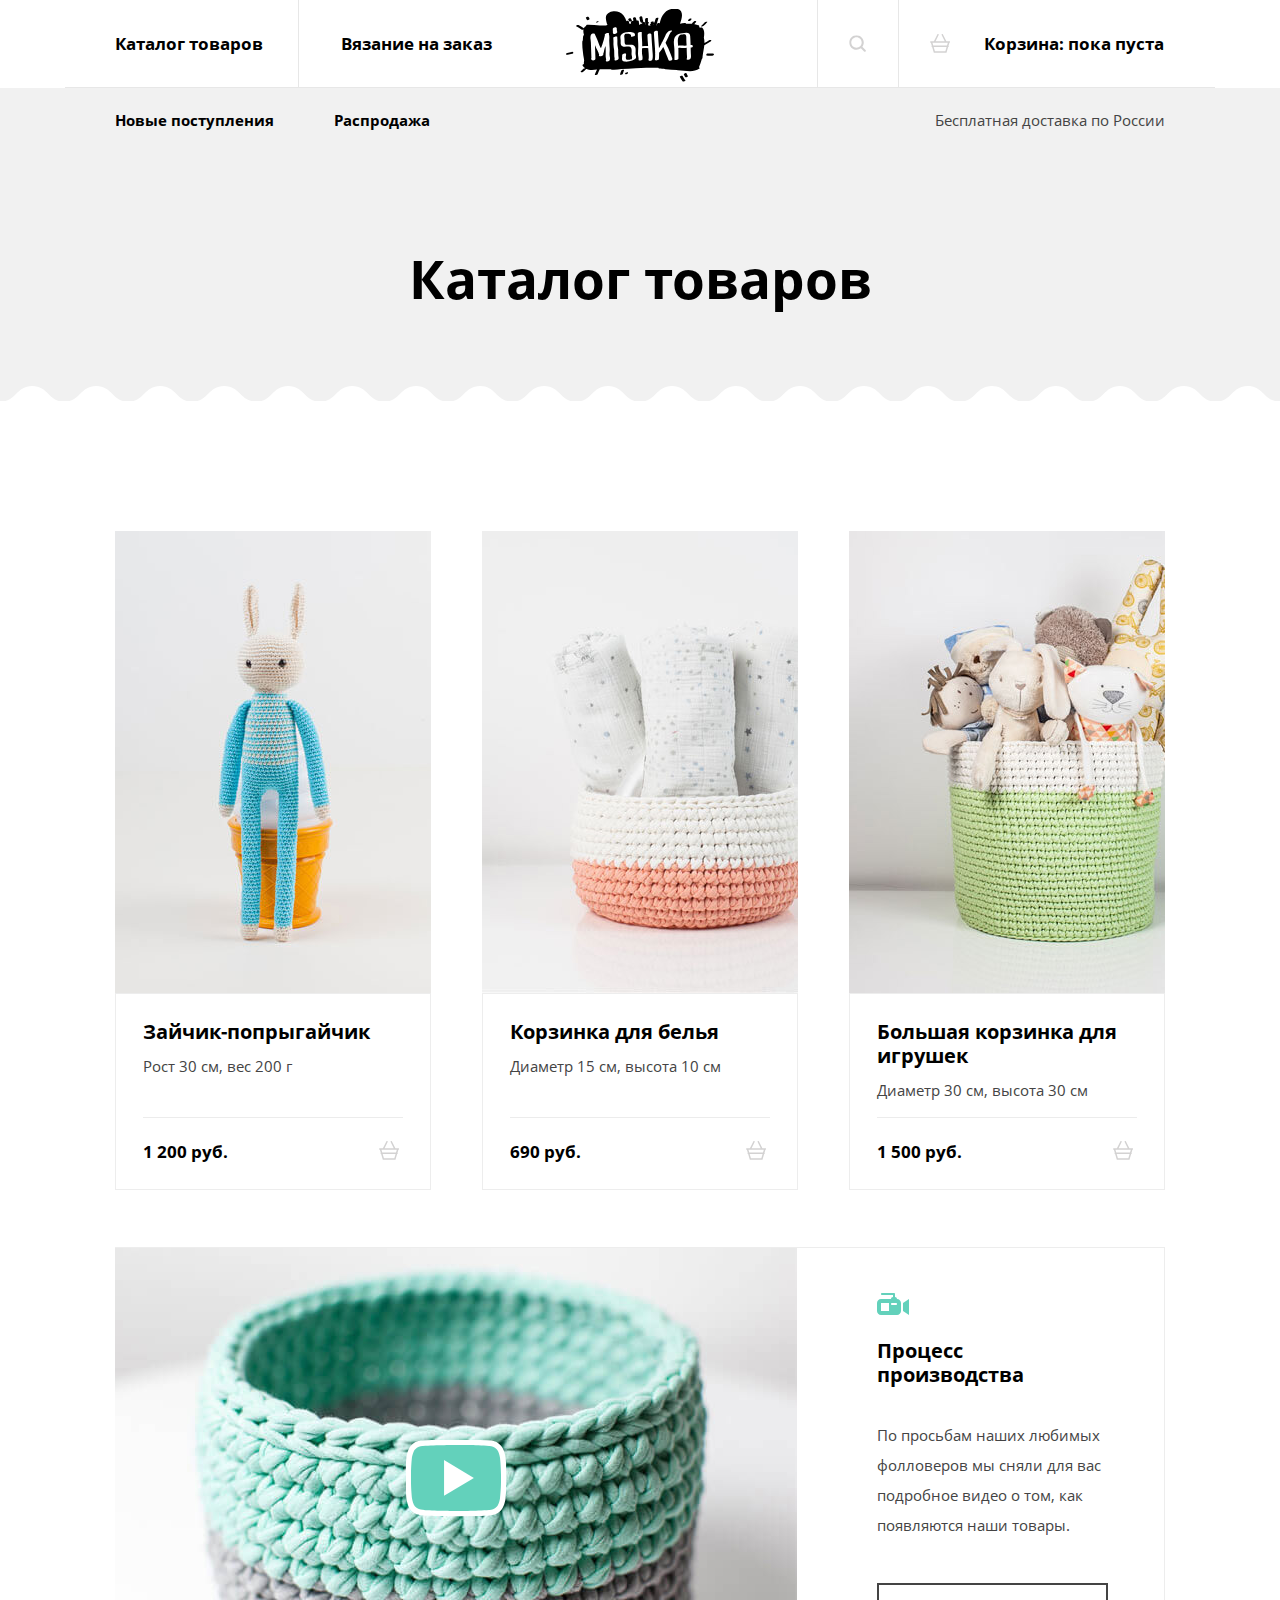
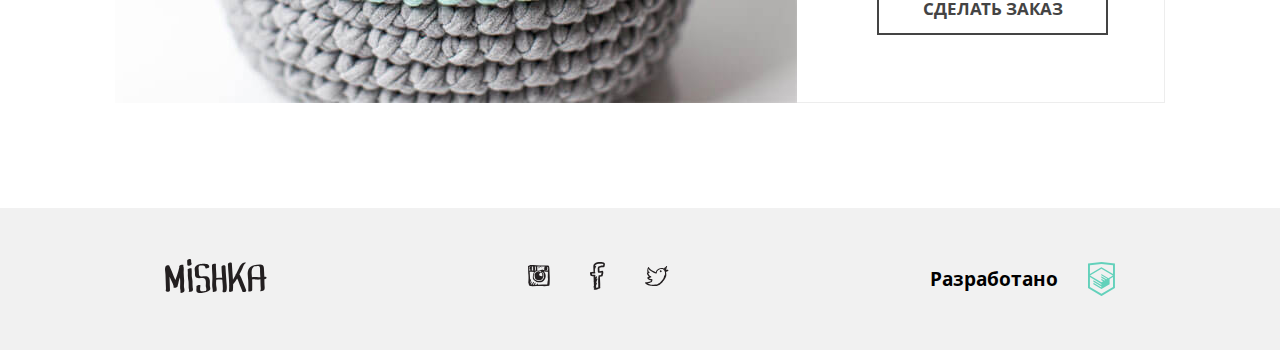
==== commit 5f10d390: "Стайлгайд" ====
--- a/catalog.html
+++ b/catalog.html
@@ -70,12 +70,12 @@
 							<img class="catalog__image" src="img/photo-1-mobile@1x.jpg" srcset="img/photo-1-mobile@2x.jpg 2x" alt="Фото товара">
 						</picture>
 						<div class="catalog__item-wrapper">
-							<h3 class="catalog__name">Зайчик-попрыгайчик</h3>
+							<a class="catalog__name">Зайчик-попрыгайчик</a>
 							<p class="catalog__characteristics">Рост 30 см, вес 200 г</p>
 							<b class="catalog__price">1 200 руб.</b>
 							<button class="catalog__button">
-								<svg version="1.1" id="Layer_1" xmlns="http://www.w3.org/2000/svg" xmlns:xlink="http://www.w3.org/1999/xlink" x="0px" y="0px" width="20.294px" height="18.849px" viewBox="264.205 370.961 20.294 18.849" enable-background="new 264.205 370.961 20.294 18.849" xml:space="preserve">
-									<path fill="#d3d2d2" d="M283.75,378.19h-3.151l-3.407-6.814c-0.185-0.37-0.634-0.52-1.006-0.335
+								<svg fill="#d3d2d2" version="1.1" id="Layer_1" xmlns="http://www.w3.org/2000/svg" xmlns:xlink="http://www.w3.org/1999/xlink" x="0px" y="0px" width="20.294px" height="18.849px" viewBox="264.205 370.961 20.294 18.849" enable-background="new 264.205 370.961 20.294 18.849" xml:space="preserve">
+									<path d="M283.75,378.19h-3.151l-3.407-6.814c-0.185-0.37-0.634-0.52-1.006-0.335
 	c-0.371,0.186-0.521,0.636-0.335,1.006l3.071,6.143h-9.138l3.072-6.143c0.185-0.371,0.035-0.821-0.335-1.006
 	c-0.37-0.185-0.821-0.035-1.006,0.335l-3.407,6.814h-3.151c-0.414,0-0.75,0.336-0.75,0.75s0.336,0.75,0.75,0.75h0.157l0.855,2.991
 	c-0.187,0.137-0.316,0.347-0.316,0.595c0,0.396,0.309,0.71,0.697,0.739l1.656,5.795h12.697l1.656-5.795
@@ -93,12 +93,12 @@
 							<img class="catalog__image" src="img/photo-2-mobile@1x.jpg" srcset="img/photo-2-mobile@2x.jpg 2x" alt="Фото товара">
 						</picture>
 						<div class="catalog__item-wrapper">
-							<h3 class="catalog__name">Корзинка для белья</h3>
+							<a class="catalog__name">Корзинка для белья</a>
 							<p class="catalog__characteristics">Диаметр 15 см, высота 10 см</p>
 							<b class="catalog__price">690 руб.</b>
 							<button class="catalog__button">
-								<svg version="1.1" id="Layer_1" xmlns="http://www.w3.org/2000/svg" xmlns:xlink="http://www.w3.org/1999/xlink" x="0px" y="0px" width="20.294px" height="18.849px" viewBox="264.205 370.961 20.294 18.849" enable-background="new 264.205 370.961 20.294 18.849" xml:space="preserve">
-									<path fill="#d3d2d2" d="M283.75,378.19h-3.151l-3.407-6.814c-0.185-0.37-0.634-0.52-1.006-0.335
+								<svg fill="#d3d2d2" version="1.1" id="Layer_1" xmlns="http://www.w3.org/2000/svg" xmlns:xlink="http://www.w3.org/1999/xlink" x="0px" y="0px" width="20.294px" height="18.849px" viewBox="264.205 370.961 20.294 18.849" enable-background="new 264.205 370.961 20.294 18.849" xml:space="preserve">
+									<path d="M283.75,378.19h-3.151l-3.407-6.814c-0.185-0.37-0.634-0.52-1.006-0.335
 	c-0.371,0.186-0.521,0.636-0.335,1.006l3.071,6.143h-9.138l3.072-6.143c0.185-0.371,0.035-0.821-0.335-1.006
 	c-0.37-0.185-0.821-0.035-1.006,0.335l-3.407,6.814h-3.151c-0.414,0-0.75,0.336-0.75,0.75s0.336,0.75,0.75,0.75h0.157l0.855,2.991
 	c-0.187,0.137-0.316,0.347-0.316,0.595c0,0.396,0.309,0.71,0.697,0.739l1.656,5.795h12.697l1.656-5.795
@@ -116,12 +116,12 @@
 							<img class="catalog__image" src="img/photo-3-mobile@1x.jpg" srcset="img/photo-3-mobile@2x.jpg 2x" alt="Фото товара">
 						</picture>
 						<div class="catalog__item-wrapper">
-							<h3 class="catalog__name">Большая корзинка для игрушек</h3>
+							<a class="catalog__name">Большая корзинка для игрушек</a>
 							<p class="catalog__characteristics">Диаметр 30 см, высота 30 см</p>
 							<b class="catalog__price">1 500 руб.</b>
 							<button class="catalog__button">
-								<svg version="1.1" id="Layer_1" xmlns="http://www.w3.org/2000/svg" xmlns:xlink="http://www.w3.org/1999/xlink" x="0px" y="0px" width="20.294px" height="18.849px" viewBox="264.205 370.961 20.294 18.849" enable-background="new 264.205 370.961 20.294 18.849" xml:space="preserve">
-									<path fill="#d3d2d2" d="M283.75,378.19h-3.151l-3.407-6.814c-0.185-0.37-0.634-0.52-1.006-0.335
+								<svg fill="#d3d2d2" version="1.1" id="Layer_1" xmlns="http://www.w3.org/2000/svg" xmlns:xlink="http://www.w3.org/1999/xlink" x="0px" y="0px" width="20.294px" height="18.849px" viewBox="264.205 370.961 20.294 18.849" enable-background="new 264.205 370.961 20.294 18.849" xml:space="preserve">
+									<path d="M283.75,378.19h-3.151l-3.407-6.814c-0.185-0.37-0.634-0.52-1.006-0.335
 	c-0.371,0.186-0.521,0.636-0.335,1.006l3.071,6.143h-9.138l3.072-6.143c0.185-0.371,0.035-0.821-0.335-1.006
 	c-0.37-0.185-0.821-0.035-1.006,0.335l-3.407,6.814h-3.151c-0.414,0-0.75,0.336-0.75,0.75s0.336,0.75,0.75,0.75h0.157l0.855,2.991
 	c-0.187,0.137-0.316,0.347-0.316,0.595c0,0.396,0.309,0.71,0.697,0.739l1.656,5.795h12.697l1.656-5.795
@@ -149,7 +149,7 @@
 					<div class="video__text-wrapper">
 						<h2 class="video__title">Процесс производства</h2>
 						<p class="video__text">По просьбам наших любимых фолловеров мы сняли для вас подробное видео о том, как появляются наши товары.</p>
-						<button class="video__button button">Сделать заказ</button>
+						<button class="video__button button"><span>Сделать заказ</span></button>
 					</div>
 				</div>
 			</div>
@@ -158,10 +158,69 @@
 
 	<footer class="page__footer">
 		<div class="page-footer__wrapper">
-			<a class="page-footer__logo">
-				<picture>
-					<img class="page-footer__logo-image" src="img/logo-footer.svg" alt="Логотип магазина Mishka">
-				</picture>
+			<a class="page-footer__logo" href="index.html">
+				<svg fill="#231f20" version="1.1" id="Layer_1" xmlns="http://www.w3.org/2000/svg" xmlns:xlink="http://www.w3.org/1999/xlink" x="0px" y="0px" width="101.615px" height="34.056px" viewBox="0 0 101.615 34.056" enable-background="new 0 0 101.615 34.056" xml:space="preserve">
+					<g>
+						<path d="M19.135,21.495c-0.083-2.683-0.51-5.347-0.475-8.035c0.028-2.174,0.389-4.41-0.36-6.495
+		c0.047-0.237,0.096-0.473,0.14-0.711c0.193-1.045-3.271-0.492-3.813,0.464c-0.343,0.28-0.519,0.615-0.375,0.957
+		c0.037,0.086,0.069,0.174,0.102,0.261c-0.656,3.204-1.57,6.306-2.621,9.412c-0.402,1.188-0.888,2.349-1.298,3.533
+		c-0.582-1.104-1.169-2.194-1.643-3.377C7.418,14.071,6.18,10.602,4.505,7.298C4.695,5.77,1.301,5.93,0.632,7.33
+		c-0.809,1.694-0.705,3.403-0.438,5.214c0.3,2.042,0.353,4.05,0.377,6.111c0.047,3.976,0.358,7.943,0.417,11.919
+		c-0.354,0.395-0.461,0.881-0.091,1.375c0.162,0.216,0.361,0.382,0.571,0.549c0.904,0.724,3.5,0.107,3.496-1.271
+		c-0.014-4.123-0.312-8.238-0.42-12.358c-0.011-0.404-0.018-0.807-0.024-1.21c0.057,0.145,0.114,0.29,0.171,0.434
+		c0.64,1.604,1.31,3.163,2.185,4.654c0.868,1.478,1.303,3.064,1.803,4.677c-0.189,0.217-0.303,0.462-0.233,0.708
+		c-0.039,0.18,0.07,0.292,0.251,0.36c0.639,0.548,1.841,0.274,2.509-0.007c0.287-0.121,0.561-0.261,0.826-0.424
+		c0.345-0.212,0.883-0.679,0.729-1.159c-0.03-0.093-0.058-0.186-0.087-0.279c0.47-1.27,0.709-2.589,0.965-3.93
+		c0.272-1.428,0.782-2.78,1.295-4.133c0.052,0.619,0.106,1.238,0.156,1.855c0.204,2.554,0.033,5.072,0.007,7.626
+		c-0.008,0.847,0.054,1.633,0.219,2.461c0.068,0.343,0.367,1.808,0.281,1.887c-0.611,0.564-0.433,1.257,0.385,1.437
+		c0.915,0.201,2.081-0.105,2.77-0.742c1.198-1.106,0.632-2.845,0.361-4.241C18.661,26.501,19.208,23.879,19.135,21.495z" />
+						<path d="M27.499,22.17c-0.074-1.988-0.765-3.862-0.774-5.872c-0.011-2.305,0.181-4.593-0.155-6.886
+		c-0.106-0.725-4.056,0.1-3.917,1.05c0.309,2.11,0.197,4.229,0.159,6.354c-0.037,2.044,0.468,3.898,0.73,5.904
+		c0.269,2.054-0.084,4.157,0.149,6.213c0.109,0.962,0.75,2.743,0.089,3.58c-0.42,0.532,1.469,0.342,1.553,0.326
+		c0.769-0.142,1.793-0.392,2.304-1.038c0.653-0.828,0.196-2.426,0.053-3.357C27.374,26.385,27.576,24.249,27.499,22.17z" />
+						<path d="M43.828,18.851c-2.062-2.784-5.889-0.78-8.561-1.54c-1.377-0.392-1.395-2.271-1.392-3.396
+		c0.004-1.426-0.114-2.732-0.273-4.146c-0.119-1.052-0.024-2.121,0.746-2.904c0.142-0.144,0.859-0.336,0.81-0.339
+		c0.354-0.061,0.676-0.076,1.067-0.093c1.549-0.066,4.613,0.232,4.019,2.483c-0.266,1.01,3.596,0.431,3.877-0.637
+		c1.213-4.598-7.284-3.714-9.686-3.078C32.225,5.789,29.787,7.047,29.66,9.6c-0.061,1.219,0.273,2.379,0.325,3.587
+		c0.061,1.39-0.198,2.776,0.289,4.118c1.082,2.982,5.52,1.576,7.778,1.745c3.845,0.287,2.697,5.469,2.748,7.883
+		c0.027,1.288,1.181,3.429,0.211,4.507c-0.595,0.662-1.982,0.699-2.792,0.768c-0.813,0.068-2.201,0.312-2.742-0.461
+		c-0.993-1.418,0.091-3.799-0.121-5.425c-0.121-0.924-4.066-0.095-3.917,1.05c0.342,2.627-1.399,6.145,2.402,6.596
+		c2.441,0.289,5.191-0.161,7.5-0.928c1.196-0.396,2.307-0.942,3.243-1.793c1.035-0.941,0.694-2.348,0.417-3.547
+		C44.324,24.782,45.732,21.421,43.828,18.851z" />
+						<path d="M61.155,18.662c-0.122-3.777-0.69-7.513-0.706-11.297c-0.008-1.971-3.963-1.305-3.957,0.343
+		c0.015,3.608,0.497,7.167,0.682,10.764c0.004,0.074,0.008,0.147,0.013,0.221c-1.949-0.018-3.899,0.177-5.853,0.246
+		c0.201-4.633-0.611-9.227-0.435-13.857c0.022-0.582-3.874-0.09-3.917,1.049c-0.171,4.475,0.587,8.915,0.453,13.392
+		c-0.064,2.136-0.245,4.264-0.259,6.402c-0.007,1.095,0.171,2.183,0.329,3.263c0.146,0.999,0.484,2.331,0.182,3.318
+		c-0.237,0.772,3.561,0.29,3.862-0.694c0.544-1.778-0.222-4.039-0.405-5.839c-0.175-1.725-0.039-3.499,0.083-5.248
+		c2.03-0.13,4.059-0.297,6.08-0.012c0.09,1.378,0.196,2.754,0.322,4.134c0.105,1.157,0.179,2.313,0.196,3.475
+		c0.015,1.019,0.142,2.496-0.221,3.461c-0.773,2.057,3.15,1.889,3.723,0.364c0.703-1.87,0.502-4.199,0.383-6.164
+		C61.562,23.54,61.233,21.109,61.155,18.662z" />
+						<path d="M78.087,23.136c-0.939-2.758-2.373-5.177-3.616-7.797c1.001-1.949,2.018-3.898,2.932-5.888
+		c0.831-1.808,1.446-3.819,3.08-5.092c0.574-0.447,0.55-0.896-0.255-0.951c-0.875-0.061-2.064,0.192-2.77,0.742
+		c-1.485,1.158-2.427,2.563-3.201,4.268c-0.932,2.051-1.896,4.063-2.914,6.075c-0.074,0.147-0.149,0.295-0.224,0.443
+		c-0.49,0.315-0.785,0.762-0.639,1.266c-0.792,1.563-1.6,3.117-2.499,4.61c-0.299-5.534-0.955-11.061-1.15-16.6
+		c-0.045-1.27-3.971-0.479-3.917,1.049c0.243,6.868,1.219,13.719,1.286,20.587c-0.016,0.017-0.031,0.034-0.047,0.051
+		c-0.301,0.308-0.19,0.494,0.051,0.602c0.002,1.75-0.059,3.501-0.209,5.254c-0.472,0.745,0.463,1.139,1.084,1.139
+		c0.032,0,0.064,0,0.096,0c0.739,0,2.626-0.35,2.718-1.364c0.191-2.1,0.251-4.196,0.232-6.291c1.59-1.715,2.89-3.63,4.055-5.635
+		c0.759,1.48,1.482,2.972,1.989,4.582c0.861,2.741,2.299,5.261,3.131,8.014c0.544,1.806,4.457,0.738,3.917-1.049
+		C80.388,28.398,79.013,25.854,78.087,23.136z" />
+						<path d="M101.59,18.501c-0.21-0.832-1.372-0.849-2.271-0.77c-0.012-0.335-0.02-0.671-0.036-1.006
+		c-0.125-2.661-0.165-5.379-0.392-8.032c-0.209-2.458-1.585-3.337-3.972-3.247c-2.416,0.092-5.229,0.527-7.482,1.403
+		c-2.607,1.014-4.058,2.935-4.559,5.681c-0.549,3.014,0.24,6.219,0.373,9.246c0.154,3.503,0.066,7.014,0.062,10.519
+		c0,0.573,3.916,0.031,3.917-1.049c0.003-2.776,0.042-5.551,0-8.327c-0.013-0.818-0.051-1.632-0.102-2.444
+		c1.369-0.593,3.687,0.012,5.05,0.141c1.107,0.104,2.169-0.166,3.244-0.292c0.021,2.312,0.107,4.635,0.202,6.944
+		c0.049,1.184,0.477,3.53-0.354,4.511c-0.437,0.516,1.48,0.343,1.555,0.33c0.793-0.146,1.761-0.401,2.303-1.041
+		c0.949-1.12,0.456-3.79,0.401-5.126c-0.078-1.91-0.102-3.824-0.141-5.737C100.542,20.058,101.805,19.351,101.59,18.501z
+		 M86.972,18.351c-0.103-1.245-0.217-2.49-0.303-3.743c-0.16-2.331,0.117-5.583,2.29-6.999c0.58-0.379,1.675-0.315,2.354-0.438
+		c0.97-0.176,1.956-0.389,2.829,0.19c1.21,0.802,0.912,3.657,0.911,4.869c-0.003,2.005,0.207,4.001,0.31,6.003
+		c-0.552,0.055-1.111,0.089-1.683,0.076C91.394,18.256,89.136,17.896,86.972,18.351z" />
+						<path d="M24.108,6.7c0.521-0.05,1.045-0.226,1.477-0.524c0.085-0.072,0.171-0.144,0.256-0.216c0.52-0.335,0.972-0.827,0.728-1.361
+		c-0.504-1.105-0.423-2.231-0.416-3.414c0.006-0.958-0.963-1.246-1.781-1.174c-0.723,0.063-2.168,0.581-2.175,1.52
+		c-0.006,0.993-0.071,2.016,0.109,2.992c-0.047,0.113-0.074,0.239-0.104,0.355c-0.055,0.212,0.016,0.42,0.142,0.59
+		c0,0.045,0.002,0.089,0.002,0.134c0.005,0.112,0.01,0.224,0.015,0.335c0.073,0.232,0.216,0.409,0.429,0.53
+		C23.178,6.7,23.668,6.742,24.108,6.7z" />
+					</g>
+				</svg>
 			</a>
 			<ul class="social">
 				<li class="social__item social__item--instagram">
@@ -382,20 +441,25 @@
 	</footer>
 
 	<section class="popup">
-		<h2 class="popup__title">Добавить в корзину</h2>
-		<form action="" class="popup__form">
-			<span class="popup__text">Выберите размер:</span>
-			<p class="popup__input-wrapper">
-				<input class="popup__input" type="text" placeholder="S">
-			</p>
-			<p class="popup__input-wrapper">
-				<input class="popup__input" type="text" placeholder="M">
-			</p>
-			<p class="popup__input-wrapper">
-				<input class="popup__input" type="text" placeholder="L">
-			</p>
-			<button class="popup__button button" type="submit">Добавить</button>
-		</form>
+		<div class="popup__background"></div>
+		<div class="popup__wrapper">
+			<h2 class="popup__title">Добавить в корзину</h2>
+			<form action="" class="popup__form">
+				<span class="popup__text">Выберите размер:</span>
+				<ul class="popup__list">
+					<li class="popup__item">
+						<button class="popup__size-button popup__size-button--active" type="button">S</button>
+					</li>
+					<li class="popup__item">
+						<button class="popup__size-button" type="button">M</button>
+					</li>
+					<li class="popup__item">
+						<button class="popup__size-button" type="button">L</button>
+					</li>
+				</ul>
+				<button class="popup__button button" type="submit"><span>Добавить</span></button>
+			</form>
+		</div>
 	</section>
 
 	<script>
@@ -418,6 +482,7 @@
 		})
 
 	</script>
+	<script src="js/popup-catalog.js"></script>
 </body>
 
 </html>
--- a/css/style.css
+++ b/css/style.css
@@ -89,6 +89,13 @@
   padding-left: 24%;
   box-sizing: border-box;
 }
+.main-nav__item a:hover,
+.main-nav__item a:focus {
+  opacity: 0.6;
+}
+.main-nav__item a:active {
+  opacity: 0.3;
+}
 @media (min-width: 321px) {
   .main-nav__item {
     text-align: center;
@@ -111,10 +118,32 @@
   top: 32px;
   left: 10%;
 }
+.main-nav__item--search:hover,
+.main-nav__item--search:focus {
+  cursor: pointer;
+}
+.main-nav__item--search:hover svg,
+.main-nav__item--search:focus svg {
+  fill: #63d1bb;
+}
+.main-nav__item--search:active svg {
+  opacity: 0.3;
+}
 .main-nav__item--cart svg {
   position: absolute;
   top: 31px;
   left: 10%;
+}
+.main-nav__item--cart:hover,
+.main-nav__item--cart:focus {
+  cursor: pointer;
+}
+.main-nav__item--cart:hover svg,
+.main-nav__item--cart:focus svg {
+  fill: #63d1bb;
+}
+.main-nav__item--cart:active svg {
+  opacity: 0.3;
 }
 .main-nav--closed .main-nav__list {
   display: none;
@@ -234,6 +263,7 @@
     position: absolute;
     top: 88px;
     left: 50px;
+    z-index: 1;
     order: 3;
   }
   .main-nav__item--catalog a {
@@ -243,6 +273,7 @@
     position: absolute;
     top: 88px;
     left: 217px;
+    z-index: 1;
     order: 4;
   }
   .main-nav__item--order a {
@@ -344,6 +375,13 @@
   width: 100%;
   height: 1px;
   background-color: #eaeaea;
+}
+.page-header__logo:hover,
+.page-header__logo:focus {
+  opacity: 0.6;
+}
+.page-header__logo:active {
+  opacity: 0.3;
 }
 .page-header__logo-image {
   display: block;
@@ -385,14 +423,24 @@
   color: #ffffff;
   background-color: #63d1bb;
 }
-.page-header__link--interior {
+.page-header__link--interior::after {
+  content: '';
+  position: absolute;
+  top: 21px;
+  left: 76%;
+  width: 40px;
+  height: 62px;
   background-image: url(../img/icon-interior.svg);
-  background-position: 76% 23px;
   background-repeat: no-repeat;
 }
-.page-header__link--toy {
+.page-header__link--toy::after {
+  content: '';
+  position: absolute;
+  top: 21px;
+  left: 73%;
+  width: 60px;
+  height: 60px;
   background-image: url(../img/icon-toy.svg);
-  background-position: 78% 21px;
   background-repeat: no-repeat;
 }
 @media (min-width: 768px) {
@@ -452,6 +500,13 @@
     font-weight: bold;
     color: #000000;
   }
+  .page-header__side-link:hover,
+  .page-header__side-link:focus {
+    opacity: 0.6;
+  }
+  .page-header__side-link:active {
+    opacity: 0.3;
+  }
   .page-header__text {
     display: block;
     font-family: "OpenSans";
@@ -480,6 +535,24 @@
   .page-header__link {
     font-size: 20px;
     line-height: 30px;
+  }
+  .page-header__link--interior::after {
+    top: 30px;
+    left: 77%;
+  }
+  .page-header__link--toy::after {
+    top: 31px;
+    left: 72%;
+  }
+  .page-header__link:hover,
+  .page-header__link:focus {
+    padding-top: 23px;
+    padding-bottom: 38px;
+    margin-top: -5px;
+  }
+  .page-header__link:active span,
+  .page-header__link:active::after {
+    opacity: 0.3;
   }
 }
 @media (min-width: 768px) and (min-width: 769px) {
@@ -529,11 +602,19 @@
   .page-header__link {
     padding: 31px 38px;
   }
-  .page-header__link--interior {
-    background-position: 448px 30px;
-  }
-  .page-header__link--toy {
-    background-position: 430px 31px;
+  .page-header__link--interior::after {
+    top: 30px;
+    left: 448px;
+  }
+  .page-header__link--toy::after {
+    top: 31px;
+    left: 430px;
+  }
+  .page-header__link:hover,
+  .page-header__link:focus {
+    padding-top: 26px;
+    padding-bottom: 41px;
+    margin-top: -5px;
   }
 }
 .top-product {
@@ -762,6 +843,15 @@
   border: 2px solid #444444;
   box-sizing: border-box;
 }
+.button:hover,
+.button:focus {
+  color: #ffffff;
+  background-color: #444444;
+  cursor: pointer;
+}
+.button:active span {
+  opacity: 0.3;
+}
 .about-us {
   margin-bottom: 58px;
 }
@@ -1018,6 +1108,18 @@
   border: 1px solid #ececec;
   background: none;
 }
+.reviews__prev:hover,
+.reviews__next:hover,
+.reviews__prev:focus,
+.reviews__next:focus {
+  opacity: 0.6;
+  cursor: pointer;
+}
+.reviews__prev:active,
+.reviews__next:active {
+  opacity: 0.3;
+  outline: none;
+}
 .reviews__prev::after {
   content: '';
   position: absolute;
@@ -1149,10 +1251,10 @@
 .contacts__table br {
   display: block;
 }
-.contacts__email span {
+.contacts__email a {
   position: relative;
 }
-.contacts__email span::after {
+.contacts__email a::after {
   content: '';
   position: absolute;
   bottom: -6px;
@@ -1160,6 +1262,18 @@
   width: 100%;
   height: 1px;
   background-color: #62d1ba;
+}
+.contacts__email a:hover,
+.contacts__email a:focus {
+  color: #46c1ae;
+  cursor: pointer;
+}
+.contacts__email a:hover::after,
+.contacts__email a:focus::after {
+  background-color: #46c1ae;
+}
+.contacts__email a:active {
+  opacity: 0.3;
 }
 .contacts__map {
   position: relative;
@@ -1326,8 +1440,12 @@
     display: block;
     margin-right: 159px;
   }
-  .page-footer__logo picture {
-    display: block;
+  .page-footer__logo:hover svg,
+  .page-footer__logo:focus svg {
+    fill: #46c1ae;
+  }
+  .page-footer__logo:active {
+    opacity: 0.3;
   }
 }
 @media (min-width: 1150px) {
@@ -1356,6 +1474,17 @@
   width: 100%;
   height: 1px;
   background-color: #e5e5e5;
+}
+.social__item a:hover,
+.social__item a:focus {
+  cursor: pointer;
+}
+.social__item a:hover path,
+.social__item a:focus path {
+  fill: #46c1ae;
+}
+.social__item a:active {
+  opacity: 0.3;
 }
 @media (min-width: 768px) {
   .social {
@@ -1395,6 +1524,17 @@
     padding: 0;
     margin-left: auto;
   }
+  .copyright:hover,
+  .copyright:focus {
+    cursor: pointer;
+  }
+  .copyright:hover svg,
+  .copyright:focus svg {
+    fill: #46c1ae;
+  }
+  .copyright:active {
+    opacity: 0.3;
+  }
   .copyright__link {
     position: relative;
     width: 27px;
@@ -1425,6 +1565,13 @@
 .catalog__item picture {
   display: block;
   width: 100%;
+}
+.catalog__item:hover .catalog__item-wrapper,
+.catalog__item:focus .catalog__item-wrapper {
+  box-shadow: 0px 5px 10px rgba(0, 0, 0, 0.1);
+}
+.catalog__item:active .catalog__item-wrapper {
+  box-shadow: 0px 3px 5px rgba(0, 0, 0, 0.1);
 }
 .catalog__image {
   width: 100%;
@@ -1443,6 +1590,14 @@
   font-size: 17px;
   font-weight: bold;
   color: #000000;
+}
+.catalog__name:hover,
+.catalog__name:focus {
+  opacity: 0.6;
+  cursor: pointer;
+}
+.catalog__name:active {
+  opacity: 0.3;
 }
 .catalog__characteristics {
   margin: 0;
@@ -1482,6 +1637,17 @@
   border: none;
   background: none;
 }
+.catalog__button:hover,
+.catalog__button:focus {
+  cursor: pointer;
+}
+.catalog__button:hover svg,
+.catalog__button:focus svg {
+  fill: #63d1bb;
+}
+.catalog__button:active {
+  opacity: 0.3;
+}
 @media (min-width: 768px) {
   .catalog__list {
     padding: 80px 50px 0;
@@ -1564,6 +1730,13 @@
   position: relative;
   padding: 93px 0 30px 0;
   border: 1px solid #ededed;
+}
+.video__content-wrapper:hover,
+.video__content-wrapper:focus {
+  box-shadow: 0px 5px 10px rgba(0, 0, 0, 0.1);
+}
+.video__content-wrapper:active {
+  box-shadow: 0px 3px 5px rgba(0, 0, 0, 0.1);
 }
 .video__title {
   position: absolute;
@@ -1607,6 +1780,17 @@
   background-image: url(../img/icon-play.svg);
   background-position: 0 0;
   background-repeat: no-repeat;
+}
+.video__player-button:hover,
+.video__player-button:focus {
+  transform: translate(-50%, -50%) scale(1.2);
+  background-size: cover;
+  cursor: pointer;
+}
+.video__player-button:active {
+  transform: translate(-50%, -50%) scale(0.8);
+  background-size: cover;
+  opacity: 0.3;
 }
 .video__text {
   margin: 0;
@@ -1708,13 +1892,67 @@
     width: 100%;
   }
 }
+.form {
+  padding: 24px 30px 0;
+  margin-bottom: 55px;
+}
 .form__text {
+  margin: 0;
+  padding: 0;
+  max-width: 1150px;
+  margin: 0 auto;
+  margin-bottom: 25px;
   font-family: "OpenSans";
   font-size: 13px;
   line-height: 24px;
   font-weight: normal;
+  box-sizing: border-box;
+}
+.form__group {
+  margin: 0;
+  padding: 0;
+  margin-bottom: 33px;
+  border: none;
+}
+.form__group--type .form__input-label-wrapper {
+  margin-bottom: 4px;
+}
+.form__group--type .form__input-label-wrapper:last-child {
+  margin-bottom: 0;
+}
+.form__group--color .form__input-label-wrapper {
+  margin-bottom: 22px;
+}
+.form__group--color .form__input-label-wrapper:last-child {
+  margin-bottom: 0;
+}
+.form__group--full-name .form__input-label-wrapper {
+  margin-bottom: 24px;
+}
+.form__group--full-name .form__input-label-wrapper:last-child {
+  margin-bottom: 0;
+}
+.form__group--phone .form__title {
+  margin-bottom: 9px;
+}
+.form__group--email .form__title {
+  margin-bottom: 9px;
+}
+.form__group--add {
+  margin-bottom: 12px;
+}
+.form__group--add .form__title {
+  margin-bottom: 24px;
+}
+.form__group-wrapper {
+  max-width: 1150px;
+  margin: 0 auto;
+  box-sizing: border-box;
 }
 .form__title {
+  position: relative;
+  width: 100%;
+  margin-bottom: 27px;
   font-family: "OpenSansBold";
   font-size: 17px;
   line-height: 16px;
@@ -1722,10 +1960,61 @@
   text-transform: uppercase;
   color: #63d1bb;
 }
-.form__group {
-  border: none;
+.form__title::after {
+  content: '';
+  position: absolute;
+  top: 50%;
+  right: 0;
+  z-index: -1;
+  width: 100%;
+  height: 1px;
+  background-color: #62d1ba;
+  transform: translateY(-50%);
+}
+.form__title span {
+  padding-right: 24px;
+  background-color: #ffffff;
+}
+.form__input-label-wrapper {
+  margin: 0;
+  padding: 0;
+}
+.form__input-label-wrapper--phone {
+  position: relative;
+}
+.form__input-label-wrapper--phone::after {
+  content: '';
+  position: absolute;
+  top: 50%;
+  right: 8px;
+  width: 25px;
+  height: 24px;
+  background-image: url(../img/icon-phone.svg);
+  background-position: 0 0;
+  background-repeat: no-repeat;
+  opacity: 0.2;
+  transform: translateY(-50%);
+}
+.form__input-label-wrapper--email {
+  position: relative;
+}
+.form__input-label-wrapper--email::after {
+  content: '';
+  position: absolute;
+  top: 50%;
+  right: 4px;
+  width: 32px;
+  height: 32px;
+  background-image: url(../img/icon-mail.svg);
+  background-position: 0 0;
+  background-repeat: no-repeat;
+  background-size: cover;
+  opacity: 0.2;
+  transform: translateY(-50%);
 }
 .form__label {
+  position: relative;
+  display: block;
   font-family: "OpenSansBold";
   font-size: 17px;
   line-height: 18px;
@@ -1733,36 +2022,394 @@
   color: #000000;
 }
 .form__input {
+  width: 100%;
+  padding: 15px 18px 15px 0;
   font-family: "OpenSans";
   font-size: 17px;
   line-height: 18px;
   font-weight: normal;
+  box-sizing: border-box;
+  border: none;
+  border-bottom: 2px solid #000000;
+  background-color: transparent;
 }
 .form__input::placeholder {
   opacity: 0.3;
 }
+.form__input:hover,
+.form__input:focus {
+  border-bottom: 2px solid #62d1ba;
+  outline: none;
+}
+.form__input--radio + .form__label {
+  padding: 10px 0 10px 62px;
+}
+.form__input--radio + .form__label::before {
+  content: '';
+  position: absolute;
+  top: 0;
+  left: 0;
+  width: 36px;
+  height: 36px;
+  border: 1px solid #444444;
+  border-radius: 50%;
+}
+.form__input--radio:checked + .form__label::after {
+  content: '';
+  position: absolute;
+  top: 12px;
+  left: 12px;
+  width: 15px;
+  height: 15px;
+  background-color: #62d1ba;
+  border-radius: 50%;
+}
+.form__input--radio:hover + .form__label,
+.form__input--radio:focus + .form__label {
+  cursor: pointer;
+}
+.form__input--radio:hover + .form__label::before,
+.form__input--radio:focus + .form__label::before {
+  border: 1px solid #62d1ba;
+}
+.form__input--radio:active + .form__label::before {
+  border: 1px solid #444444;
+  opacity: 0.3;
+}
+.form__input--checkbox + .form__label {
+  padding: 12px 0 10px 64px;
+}
+.form__input--checkbox + .form__label::before {
+  content: '';
+  position: absolute;
+  top: 0;
+  left: 0;
+  width: 36px;
+  height: 36px;
+  border: 2px solid #444444;
+}
+.form__input--checkbox:checked + .form__label {
+  background-image: url(../img/icon-tick.svg);
+  background-size: 22px 16px;
+  background-position: 9px 12px;
+  background-repeat: no-repeat;
+}
+.form__input--checkbox:hover + .form__label,
+.form__input--checkbox:focus + .form__label {
+  cursor: pointer;
+}
+.form__input--checkbox:hover + .form__label::before,
+.form__input--checkbox:focus + .form__label::before {
+  border: 2px solid #62d1ba;
+}
+.form__input--checkbox:active + .form__label::before {
+  border: 2px solid #444444;
+  opacity: 0.3;
+}
+.form__input--phone {
+  padding-right: 41px;
+}
+.form__input--email {
+  padding-right: 40px;
+}
+.form__input--add {
+  padding: 15px;
+  border: 2px solid #444444;
+}
+.form__input--add:hover,
+.form__input--add:focus {
+  border: 2px solid #62d1ba;
+}
 .form__legend {
+  display: block;
+  margin-bottom: 30px;
   font-family: "OpenSans";
   font-size: 14px;
   line-height: 16px;
   font-weight: normal;
 }
+.form__button {
+  width: 100%;
+}
 @media (min-width: 768px) {
+  .form {
+    padding: 0;
+    padding-top: 75px;
+    margin-bottom: 50px;
+  }
   .form__text {
+    margin-bottom: 5px;
+    padding: 0 50px;
     font-size: 17px;
     line-height: 30px;
   }
+  .form__group-wrapper {
+    padding: 0 50px;
+    display: flex;
+  }
+  .form__group {
+    padding: 50px 0;
+    margin-bottom: 0;
+  }
+  .form__group--type .form__input-label-wrapper {
+    margin-bottom: 24px;
+  }
+  .form__group--type .form__input-label-wrapper:last-child {
+    margin-bottom: 0;
+  }
+  .form__group--color {
+    background-color: #f1f1f1;
+  }
+  .form__group--color .form__input-wrapper {
+    width: 75%;
+    margin-bottom: -24px;
+    display: flex;
+    flex-wrap: wrap;
+  }
+  .form__group--color .form__input-label-wrapper {
+    width: 50%;
+    margin: 0;
+    margin-bottom: 24px;
+  }
+  .form__group--color .form__input-label-wrapper:last-child,
+  .form__group--color .form__input-label-wrapper:nth-last-child(2) {
+    margin-bottom: 0;
+  }
+  .form__group--full-name .form__input-wrapper {
+    width: 75%;
+  }
+  .form__group--full-name .form__input-label-wrapper {
+    display: flex;
+    align-items: center;
+  }
+  .form__group--full-name .form__label {
+    padding-right: 25px;
+  }
+  .form__group--phone {
+    padding-bottom: 24px;
+    background-color: #f1f1f1;
+  }
+  .form__group--phone .form__input-label-wrapper {
+    width: 75%;
+  }
+  .form__group--email {
+    padding-top: 0;
+    background-color: #f1f1f1;
+  }
+  .form__group--email .form__input-label-wrapper {
+    width: 75%;
+  }
+  .form__group--add .form__input-label-wrapper {
+    width: 75%;
+  }
+  .form__title {
+    width: 25%;
+    margin-bottom: 0;
+    padding-top: 19px;
+  }
+  .form__title::after {
+    content: none;
+  }
+  .form__title span {
+    background-color: transparent;
+  }
   .form__label {
     font-size: 19px;
   }
   .form__input {
+    padding: 15px 17px 15px 17px;
     font-size: 19px;
   }
+  .form__input--radio + .form__label {
+    padding: 17px 0 17px 80px;
+  }
+  .form__input--radio + .form__label::before {
+    width: 49px;
+    height: 49px;
+  }
+  .form__input--radio:checked + .form__label::after {
+    top: 16px;
+    left: 16px;
+    width: 20px;
+    height: 20px;
+  }
+  .form__input--checkbox + .form__label {
+    padding: 17px 0 17px 82px;
+  }
+  .form__input--checkbox + .form__label::before {
+    width: 50px;
+    height: 48px;
+  }
+  .form__input--checkbox:checked + .form__label {
+    background-size: 33px 22px;
+    background-position: 11px 16px;
+  }
+  .form__input--phone {
+    padding-right: 41px;
+  }
+  .form__input--email {
+    padding-right: 40px;
+  }
+  .form__input--add {
+    height: 142px;
+  }
+  .form__legend-button-wrapper {
+    max-width: 1150px;
+    margin: 0 auto;
+    padding: 0 50px;
+    display: flex;
+    justify-content: space-between;
+    align-items: center;
+    box-sizing: border-box;
+  }
   .form__legend {
+    margin: 0;
+    padding: 0;
     font-size: 17px;
     line-height: 30px;
+    order: 2;
+  }
+  .form__button {
+    width: 230px;
+  }
+}
+@media (min-width: 1150px) {
+  .form {
+    padding-top: 125px;
+  }
+  .form__text {
+    padding: 0 225px;
+  }
+  .form__title {
+    width: 175px;
+    text-align: center;
+  }
+  .form__group--color .form__input-label-wrapper {
+    width: calc(100% / 3);
+  }
+  .form__group--full-name .form__input-wrapper {
+    padding-right: 175px;
+  }
+  .form__group--phone .form__input-label-wrapper {
+    padding-right: 175px;
+  }
+  .form__group--phone .form__input-label-wrapper::after {
+    right: 183px;
+  }
+  .form__group--email .form__input-label-wrapper {
+    padding-right: 175px;
+  }
+  .form__group--email .form__input-label-wrapper::after {
+    right: 179px;
+  }
+  .form__group--add .form__input-label-wrapper {
+    padding-right: 175px;
+  }
+  .form__legend-button-wrapper {
+    padding: 0 225px;
   }
 }
 .popup {
+  position: fixed;
+  top: 0;
+  left: 0;
+  z-index: 1;
+  width: 100vw;
+  height: 100vh;
   display: none;
 }
+.popup--show {
+  display: block;
+}
+.popup__background {
+  width: 100%;
+  height: 100%;
+  z-index: -1;
+  background-color: rgba(255, 255, 255, 0.9);
+}
+.popup__wrapper {
+  position: fixed;
+  top: 50%;
+  left: 50%;
+  width: 320px;
+  padding: 30px 30px 50px;
+  margin: 0 auto;
+  box-sizing: border-box;
+  border: 1px solid #c7c7c7;
+  background-color: #ffffff;
+  transform: translate(-50%, -50%);
+  box-shadow: 0px 5px 10px rgba(0, 1, 1, 0.25);
+}
+.popup__title {
+  margin: 0;
+  padding: 0;
+  margin-bottom: 15px;
+  font-family: "OpenSansBold";
+  font-weight: bold;
+  font-size: 25px;
+  line-height: 30px;
+  text-transform: uppercase;
+  text-align: center;
+  color: #000000;
+}
+.popup__text {
+  display: block;
+  margin-bottom: 20px;
+  line-height: 30px;
+  text-align: center;
+}
+.popup__list {
+  list-style-type: none;
+  margin: 0;
+  padding: 0;
+  margin-bottom: 31px;
+  display: flex;
+  justify-content: space-between;
+}
+.popup__size-button {
+  width: 82px;
+  height: 52px;
+  font-family: "OpenSansBold";
+  font-size: 17px;
+  line-height: 16px;
+  font-weight: bold;
+  color: #444444;
+  background: none;
+  border: 2px solid rgba(68, 68, 68, 0.1);
+}
+.popup__size-button:hover,
+.popup__size-button:focus {
+  cursor: pointer;
+  outline: none;
+  border-color: rgba(68, 68, 68, 0.3);
+}
+.popup__size-button:active {
+  outline: none;
+  border-color: #63d1bb;
+}
+.popup__button {
+  width: 100%;
+  padding: 20px 20px 16px;
+  line-height: 16px;
+  color: #ffffff;
+  border: none;
+  background-color: #63d1bb;
+  box-sizing: border-box;
+}
+@media (min-width: 768px) {
+  .popup__wrapper {
+    width: 566px;
+    padding: 38px 105px 46px;
+  }
+  .popup__title {
+    margin-bottom: 12px;
+    font-size: 30px;
+    line-height: 57px;
+  }
+  .popup__text {
+    font-size: 17px;
+  }
+  .popup__size-button {
+    width: 112px;
+  }
+}
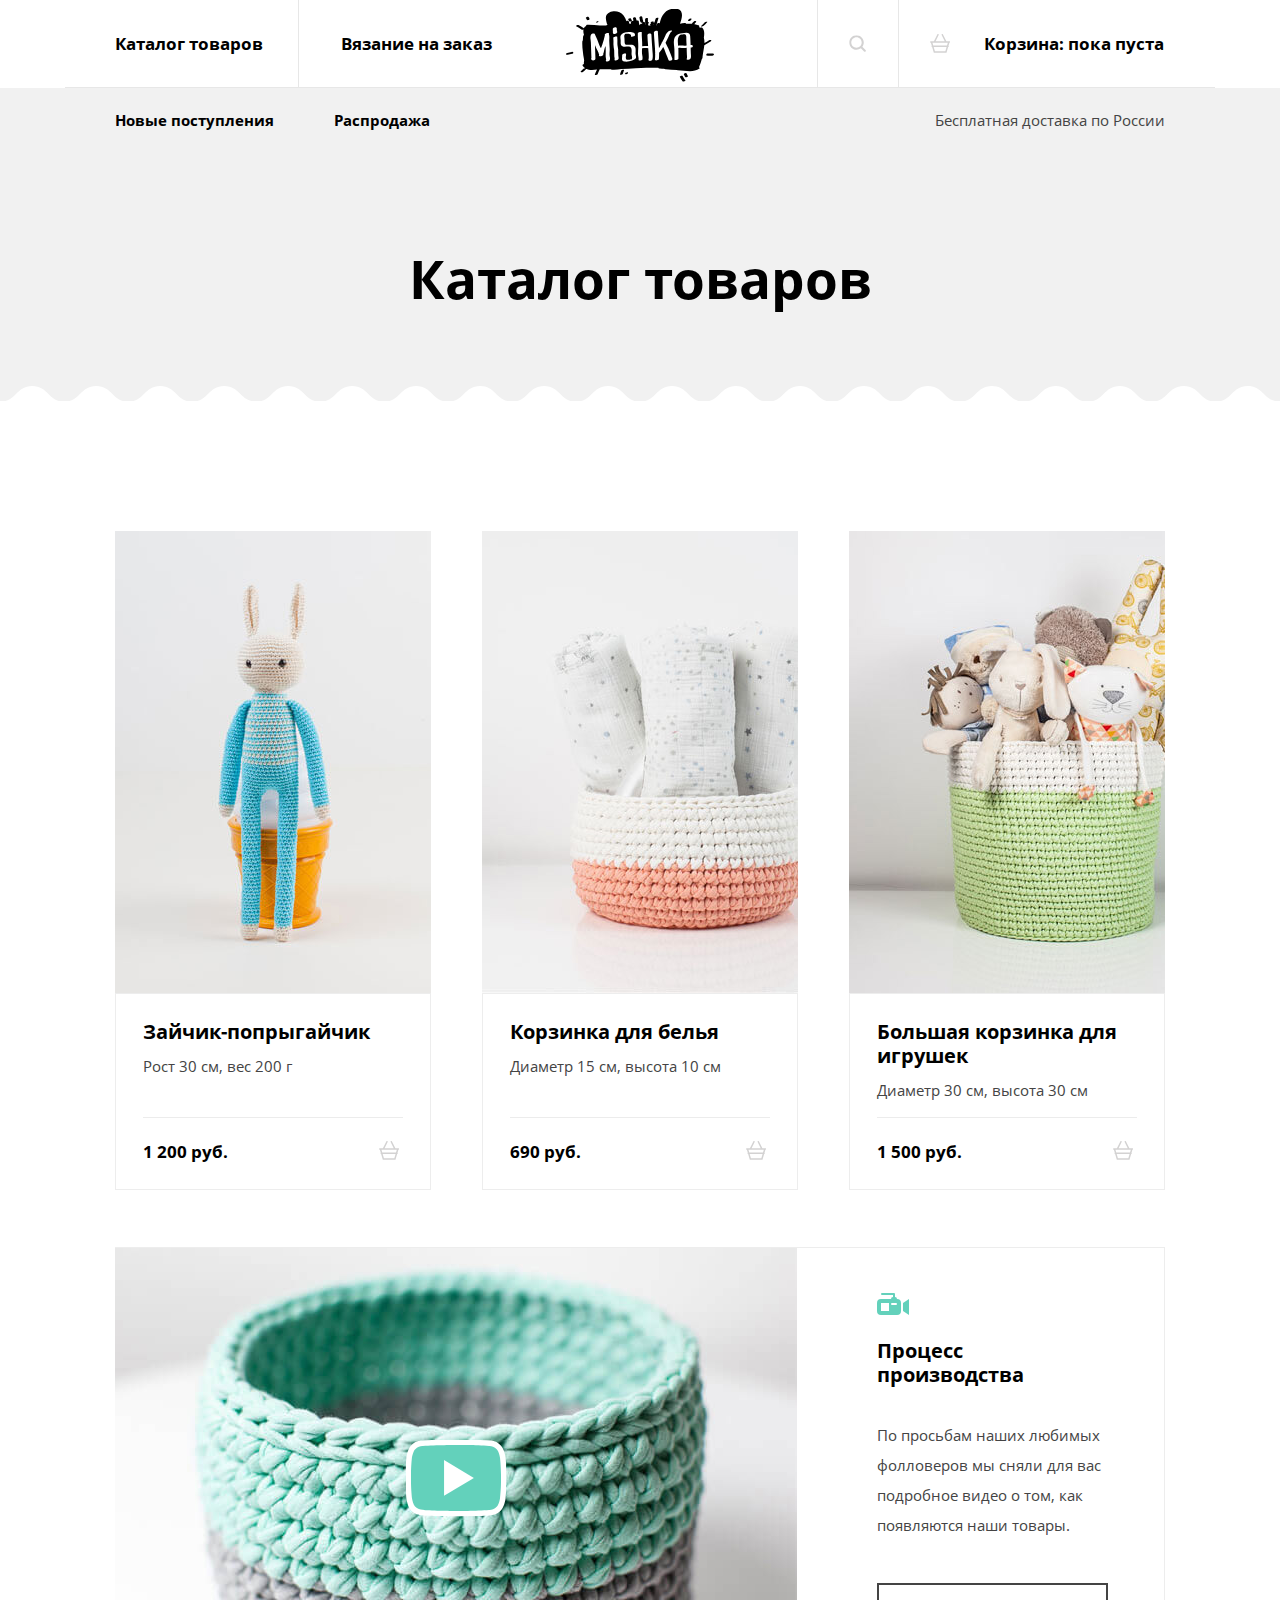
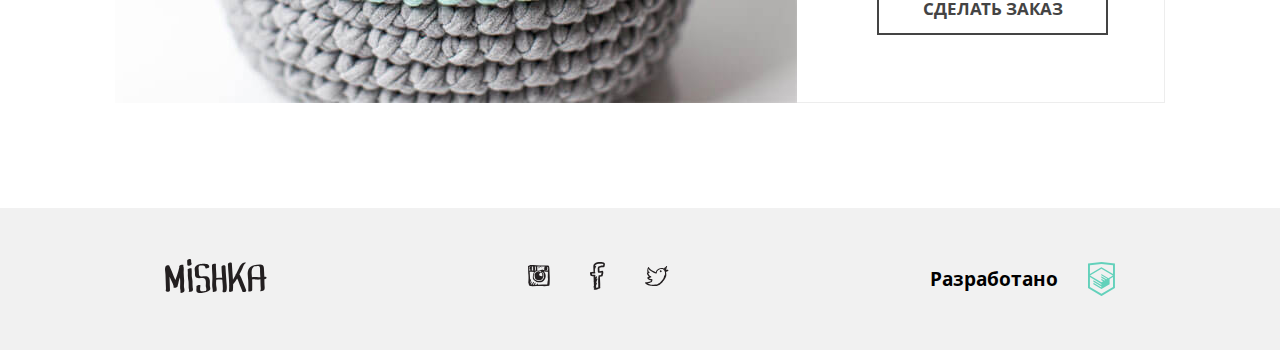
==== commit 7fb0fb0f: "Оптимизация" ====
--- a/catalog.html
+++ b/catalog.html
@@ -7,8 +7,8 @@
 	<meta name="viewport" content="width=device-width,initial-scale=1">
 	<meta name="format-detection" content="telephone=no">
 	<meta name="description" content="Каталог магазина Mishka">
-	<link rel="stylesheet" href="css/style.css">
-	<link rel="stylesheet" href="css/normalize.css">
+	<link rel="stylesheet" href="css/style.min.css">
+	<link rel="stylesheet" href="css/normalize.min.css">
 </head>
 
 <body>
@@ -28,7 +28,7 @@
 					<li class="main-nav__item main-nav__item--catalog"><a>Каталог товаров</a></li>
 					<li class="main-nav__item main-nav__item--order"><a href="form.html">Вязание на заказ</a></li>
 					<li class="main-nav__item main-nav__item--search"><a>
-							<svg version="1.1" id="Layer_1" xmlns="http://www.w3.org/2000/svg" xmlns:xlink="http://www.w3.org/1999/xlink" x="0px" y="0px" width="17.6px" height="17.6px" viewBox="-0.8 -0.8 18.6 18.6" enable-background="new -0.8 -0.8 17.6 17.6" xml:space="preserve">
+							<svg version="1.1" xmlns="http://www.w3.org/2000/svg" xmlns:xlink="http://www.w3.org/1999/xlink" x="0px" y="0px" width="17.6px" height="17.6px" viewBox="-0.8 -0.8 18.6 18.6" enable-background="new -0.8 -0.8 17.6 17.6" xml:space="preserve">
 								<path fill="#d3d2d2" d="M16.47,14.93l-3.415-3.415C14.02,10.226,14.6,8.634,14.6,6.899c0-4.253-3.447-7.699-7.7-7.699
 	S-0.8,2.646-0.8,6.899s3.446,7.7,7.699,7.7c1.734,0,3.326-0.58,4.613-1.546l3.417,3.416c0.203,0.202,0.418,0.33,0.771,0.33
 	c0.607,0,1.1-0.492,1.1-1.1C16.8,15.459,16.739,15.2,16.47,14.93z M1.399,6.899c0-3.038,2.462-5.5,5.5-5.5s5.5,2.462,5.5,5.5
@@ -36,7 +36,7 @@
 							</svg>
 							<span>Поиск по сайту</span></a></li>
 					<li class="main-nav__item main-nav__item--cart"><a>
-							<svg version="1.1" id="Layer_1" xmlns="http://www.w3.org/2000/svg" xmlns:xlink="http://www.w3.org/1999/xlink" x="0px" y="0px" width="20.294px" height="18.849px" viewBox="264.205 370.961 20.294 18.849" enable-background="new 264.205 370.961 20.294 18.849" xml:space="preserve">
+							<svg version="1.1" xmlns="http://www.w3.org/2000/svg" xmlns:xlink="http://www.w3.org/1999/xlink" x="0px" y="0px" width="20.294px" height="18.849px" viewBox="264.205 370.961 20.294 18.849" enable-background="new 264.205 370.961 20.294 18.849" xml:space="preserve">
 								<path fill="#d3d2d2" d="M283.75,378.19h-3.151l-3.407-6.814c-0.185-0.37-0.634-0.52-1.006-0.335
 	c-0.371,0.186-0.521,0.636-0.335,1.006l3.071,6.143h-9.138l3.072-6.143c0.185-0.371,0.035-0.821-0.335-1.006
 	c-0.37-0.185-0.821-0.035-1.006,0.335l-3.407,6.814h-3.151c-0.414,0-0.75,0.336-0.75,0.75s0.336,0.75,0.75,0.75h0.157l0.855,2.991
@@ -74,7 +74,7 @@
 							<p class="catalog__characteristics">Рост 30 см, вес 200 г</p>
 							<b class="catalog__price">1 200 руб.</b>
 							<button class="catalog__button">
-								<svg fill="#d3d2d2" version="1.1" id="Layer_1" xmlns="http://www.w3.org/2000/svg" xmlns:xlink="http://www.w3.org/1999/xlink" x="0px" y="0px" width="20.294px" height="18.849px" viewBox="264.205 370.961 20.294 18.849" enable-background="new 264.205 370.961 20.294 18.849" xml:space="preserve">
+								<svg fill="#d3d2d2" version="1.1" xmlns="http://www.w3.org/2000/svg" xmlns:xlink="http://www.w3.org/1999/xlink" x="0px" y="0px" width="20.294px" height="18.849px" viewBox="264.205 370.961 20.294 18.849" enable-background="new 264.205 370.961 20.294 18.849" xml:space="preserve">
 									<path d="M283.75,378.19h-3.151l-3.407-6.814c-0.185-0.37-0.634-0.52-1.006-0.335
 	c-0.371,0.186-0.521,0.636-0.335,1.006l3.071,6.143h-9.138l3.072-6.143c0.185-0.371,0.035-0.821-0.335-1.006
 	c-0.37-0.185-0.821-0.035-1.006,0.335l-3.407,6.814h-3.151c-0.414,0-0.75,0.336-0.75,0.75s0.336,0.75,0.75,0.75h0.157l0.855,2.991
@@ -97,7 +97,7 @@
 							<p class="catalog__characteristics">Диаметр 15 см, высота 10 см</p>
 							<b class="catalog__price">690 руб.</b>
 							<button class="catalog__button">
-								<svg fill="#d3d2d2" version="1.1" id="Layer_1" xmlns="http://www.w3.org/2000/svg" xmlns:xlink="http://www.w3.org/1999/xlink" x="0px" y="0px" width="20.294px" height="18.849px" viewBox="264.205 370.961 20.294 18.849" enable-background="new 264.205 370.961 20.294 18.849" xml:space="preserve">
+								<svg fill="#d3d2d2" version="1.1" xmlns="http://www.w3.org/2000/svg" xmlns:xlink="http://www.w3.org/1999/xlink" x="0px" y="0px" width="20.294px" height="18.849px" viewBox="264.205 370.961 20.294 18.849" enable-background="new 264.205 370.961 20.294 18.849" xml:space="preserve">
 									<path d="M283.75,378.19h-3.151l-3.407-6.814c-0.185-0.37-0.634-0.52-1.006-0.335
 	c-0.371,0.186-0.521,0.636-0.335,1.006l3.071,6.143h-9.138l3.072-6.143c0.185-0.371,0.035-0.821-0.335-1.006
 	c-0.37-0.185-0.821-0.035-1.006,0.335l-3.407,6.814h-3.151c-0.414,0-0.75,0.336-0.75,0.75s0.336,0.75,0.75,0.75h0.157l0.855,2.991
@@ -120,7 +120,7 @@
 							<p class="catalog__characteristics">Диаметр 30 см, высота 30 см</p>
 							<b class="catalog__price">1 500 руб.</b>
 							<button class="catalog__button">
-								<svg fill="#d3d2d2" version="1.1" id="Layer_1" xmlns="http://www.w3.org/2000/svg" xmlns:xlink="http://www.w3.org/1999/xlink" x="0px" y="0px" width="20.294px" height="18.849px" viewBox="264.205 370.961 20.294 18.849" enable-background="new 264.205 370.961 20.294 18.849" xml:space="preserve">
+								<svg fill="#d3d2d2" version="1.1" xmlns="http://www.w3.org/2000/svg" xmlns:xlink="http://www.w3.org/1999/xlink" x="0px" y="0px" width="20.294px" height="18.849px" viewBox="264.205 370.961 20.294 18.849" enable-background="new 264.205 370.961 20.294 18.849" xml:space="preserve">
 									<path d="M283.75,378.19h-3.151l-3.407-6.814c-0.185-0.37-0.634-0.52-1.006-0.335
 	c-0.371,0.186-0.521,0.636-0.335,1.006l3.071,6.143h-9.138l3.072-6.143c0.185-0.371,0.035-0.821-0.335-1.006
 	c-0.37-0.185-0.821-0.035-1.006,0.335l-3.407,6.814h-3.151c-0.414,0-0.75,0.336-0.75,0.75s0.336,0.75,0.75,0.75h0.157l0.855,2.991
@@ -159,7 +159,7 @@
 	<footer class="page__footer">
 		<div class="page-footer__wrapper">
 			<a class="page-footer__logo" href="index.html">
-				<svg fill="#231f20" version="1.1" id="Layer_1" xmlns="http://www.w3.org/2000/svg" xmlns:xlink="http://www.w3.org/1999/xlink" x="0px" y="0px" width="101.615px" height="34.056px" viewBox="0 0 101.615 34.056" enable-background="new 0 0 101.615 34.056" xml:space="preserve">
+				<svg fill="#231f20" version="1.1" xmlns="http://www.w3.org/2000/svg" xmlns:xlink="http://www.w3.org/1999/xlink" x="0px" y="0px" width="101.615px" height="34.056px" viewBox="0 0 101.615 34.056" enable-background="new 0 0 101.615 34.056" xml:space="preserve">
 					<g>
 						<path d="M19.135,21.495c-0.083-2.683-0.51-5.347-0.475-8.035c0.028-2.174,0.389-4.41-0.36-6.495
 		c0.047-0.237,0.096-0.473,0.14-0.711c0.193-1.045-3.271-0.492-3.813,0.464c-0.343,0.28-0.519,0.615-0.375,0.957
@@ -225,7 +225,7 @@
 			<ul class="social">
 				<li class="social__item social__item--instagram">
 					<a>
-						<svg version="1.1" id="Layer_1" xmlns="http://www.w3.org/2000/svg" xmlns:xlink="http://www.w3.org/1999/xlink" x="0px" y="0px" width="21.769px" height="21.334px" viewBox="53.115 53.19 21.769 21.334" enable-background="new 53.115 53.19 21.769 21.334" xml:space="preserve">
+						<svg version="1.1" xmlns="http://www.w3.org/2000/svg" xmlns:xlink="http://www.w3.org/1999/xlink" x="0px" y="0px" width="21.769px" height="21.334px" viewBox="53.115 53.19 21.769 21.334" enable-background="new 53.115 53.19 21.769 21.334" xml:space="preserve">
 							<g id="instagram">
 								<g>
 									<path fill="#231F20" d="M74.881,65.336c-0.013-2.395-0.344-4.788-0.303-7.135c-0.023-0.788-0.086-1.535-0.152-2.278
@@ -328,7 +328,7 @@
 				</li>
 				<li class="social__item social__item--facebook">
 					<a>
-						<svg version="1.1" id="Layer_1" xmlns="http://www.w3.org/2000/svg" xmlns:xlink="http://www.w3.org/1999/xlink" x="0px" y="0px" width="14.962px" height="27.718px" viewBox="56.519 49.996 14.962 27.718" enable-background="new 56.519 49.996 14.962 27.718" xml:space="preserve">
+						<svg version="1.1" xmlns="http://www.w3.org/2000/svg" xmlns:xlink="http://www.w3.org/1999/xlink" x="0px" y="0px" width="14.962px" height="27.718px" viewBox="56.519 49.996 14.962 27.718" enable-background="new 56.519 49.996 14.962 27.718" xml:space="preserve">
 							<g id="facebook">
 								<g>
 									<path fill="#231F20" d="M68.181,55.188c1.026,0.029,1.993,0,2.681-0.3c0.391-0.818,0.556-1.854,0.619-2.989
@@ -370,7 +370,7 @@
 				</li>
 				<li class="social__item social__item--twitter">
 					<a>
-						<svg version="1.1" id="Layer_1" xmlns="http://www.w3.org/2000/svg" xmlns:xlink="http://www.w3.org/1999/xlink" x="0px" y="0px" width="23.494px" height="20.168px" viewBox="52.253 53.771 23.494 20.168" enable-background="new 52.253 53.771 23.494 20.168" xml:space="preserve">
+						<svg version="1.1" xmlns="http://www.w3.org/2000/svg" xmlns:xlink="http://www.w3.org/1999/xlink" x="0px" y="0px" width="23.494px" height="20.168px" viewBox="52.253 53.771 23.494 20.168" enable-background="new 52.253 53.771 23.494 20.168" xml:space="preserve">
 							<g id="twitter">
 								<g>
 									<path fill="#231F20" d="M75.706,57.855c-0.227-0.366-0.909-0.277-1.407-0.371h-1.112c0.142-0.353,0.343-0.646,0.52-0.963
@@ -427,7 +427,7 @@
 			<p class="copyright">
 				<b class="copyright__text">Разработано</b>
 				<a class="copyright__link">
-					<svg version="1.1" id="Layer_1" xmlns="http://www.w3.org/2000/svg" xmlns:xlink="http://www.w3.org/1999/xlink" x="0px" y="0px" width="26.943px" height="34.09px" viewBox="0 0 26.943 34.09" enable-background="new 0 0 26.943 34.09" xml:space="preserve">
+					<svg version="1.1" xmlns="http://www.w3.org/2000/svg" xmlns:xlink="http://www.w3.org/1999/xlink" x="0px" y="0px" width="26.943px" height="34.09px" viewBox="0 0 26.943 34.09" enable-background="new 0 0 26.943 34.09" xml:space="preserve">
 						<path d="M13.62,0.017L13.472,0L0,1.412v24.661l13.473,8.017l13.43-7.99l0.042-0.025V1.412L13.62,0.017z M25.019,12.127L13.495,5.334
 	L13.494,5.23l-0.087,0.05l-0.088-0.056v0.109L1.925,12.118V3.147l11.548-1.212l11.547,1.212V12.127z M13.405,6.787L24.923,13.5
 	l-4.479,2.64l-7.093-4.221l-0.014,1.415l5.904,3.513l-0.86,0.507l-5.03-2.992l-0.014,1.415l3.827,2.275l-0.782,0.523l-3.031-1.787
@@ -444,7 +444,7 @@
 		<div class="popup__background"></div>
 		<div class="popup__wrapper">
 			<h2 class="popup__title">Добавить в корзину</h2>
-			<form action="" class="popup__form">
+			<form action="#" class="popup__form">
 				<span class="popup__text">Выберите размер:</span>
 				<ul class="popup__list">
 					<li class="popup__item">
--- a/css/style.min.css
+++ b/css/style.min.css
@@ -0,0 +1 @@
+body{width:100%;min-width:320px;font-family:"OpenSans";font-size:15px;line-height:24px;font-weight:400;font-display:swap;color:#444;background-color:#fff}.container{max-width:1250px;margin:0 auto}.visually-hidden:not(:focus):not(:active),input[type=checkbox].visually-hidden,input[type=radio].visually-hidden{position:absolute;width:1px;height:1px;margin:-1px;border:0;padding:0;white-space:nowrap;-webkit-clip-path:insert(100%);clip-path:insert(100%);clip:rect(0 0 0 0);overflow:hidden}img{max-width:100%;height:auto}.list-reset,.mp-reset{margin:0;padding:0}.list-reset{list-style-type:none}.link-reset,.main-nav__list a{margin:0;padding:0;text-decoration:none;color:#000}@font-face{font-family:"OpenSans";src:url(../fonts/OpenSans-Regular.woff) format("woff"),url(../fonts/OpenSans-Regular.woff2) format("woff2")}@font-face{font-family:"OpenSansBold";src:url(../fonts/OpenSans-Bold.woff) format("woff"),url(../fonts/OpenSans-Bold.woff2) format("woff2")}.main-nav{position:relative;font-family:"OpenSansBold";font-size:17px;color:#000;background-color:#fff}.main-nav--index{margin-bottom:75px}.main-nav__wrapper{max-width:1150px;margin:0 auto}.main-nav__list{list-style-type:none;margin:0;padding:0}.main-nav__item{position:relative}.main-nav__item a{display:block;width:100%;padding:27px 0 27px 24%;-webkit-box-sizing:border-box;box-sizing:border-box}.main-nav__item a:focus,.main-nav__item a:hover{opacity:.6}.main-nav__item a:active{opacity:.3}@media (min-width:321px){.main-nav__item{text-align:center}.main-nav__item a{padding-left:0}}.main-nav__item::after{content:'';position:absolute;bottom:0;left:0;width:100%;height:1px;background-color:#eaeaea}.main-nav__item--search svg{position:absolute;top:32px;left:10%}.main-nav__item--cart:focus,.main-nav__item--cart:hover,.main-nav__item--search:focus,.main-nav__item--search:hover{cursor:pointer}.main-nav__item--search:focus svg,.main-nav__item--search:hover svg{fill:#63d1bb}.main-nav__item--search:active svg{opacity:.3}.main-nav__item--cart svg{position:absolute;top:31px;left:10%}.main-nav__item--cart:focus svg,.main-nav__item--cart:hover svg{fill:#63d1bb}.main-nav__item--cart:active svg{opacity:.3}.main-nav--closed .main-nav__list,.main-nav--closed .main-nav__toggle--close{display:none}.main-nav--opened .main-nav__list{display:block}.main-nav--opened .main-nav__toggle--open{display:none}.main-nav__toggle{position:absolute;border:0;background:0 0}.main-nav__toggle--close{top:29px;right:30px;margin:0;padding:0;width:20px;height:20px}.main-nav__toggle--close::after,.main-nav__toggle--close::before{content:'';position:absolute;top:7px;left:-6px;width:27px;height:2px;background-color:#221f1f;-webkit-transform:rotate(45deg);-ms-transform:rotate(45deg);transform:rotate(45deg)}.main-nav__toggle--close::after{-webkit-transform:rotate(-45deg);-ms-transform:rotate(-45deg);transform:rotate(-45deg)}.main-nav__toggle--open{top:32px;right:31px;width:20px;height:14px}.main-nav__toggle--open::before{content:'';position:absolute;top:0;left:0;width:100%;height:2px;-webkit-box-shadow:0 2px 0 0 #000,0 8px 0 0 #000,0 14px 0 0 #000;box-shadow:0 2px 0 0 #000,0 8px 0 0 #000,0 14px 0 0 #000}@media (min-width:768px){.main-nav{padding:0 50px}.main-nav--index{margin-bottom:160px}.main-nav::after{content:'';position:absolute;bottom:0;left:0;width:100%;height:1px;background-color:#e7e7e7}.main-nav--closed .main-nav__list,.main-nav--opened .main-nav__list,.main-nav__wrapper{display:-webkit-box;display:-ms-flexbox;display:flex}.main-nav__item--search span,.main-nav__toggle{display:none}.main-nav__list{-ms-flex-wrap:wrap;flex-wrap:wrap}.main-nav__item a{padding:32px 0}.main-nav__item--search{width:82px;-webkit-box-ordinal-group:2;-ms-flex-order:1;order:1;border:1px solid #e7e7e7;border-top:none}.main-nav__item--search svg{top:50%;left:50%;-webkit-transform:translate(-50%,-50%);-ms-transform:translate(-50%,-50%);transform:translate(-50%,-50%)}.main-nav__item--cart{padding-left:83px;-webkit-box-ordinal-group:3;-ms-flex-order:2;order:2}.main-nav__item--cart svg{top:34px;left:31px}.main-nav__item--catalog,.main-nav__item--order{position:absolute;top:88px;left:50px;z-index:1;-webkit-box-ordinal-group:4;-ms-flex-order:3;order:3}.main-nav__item--catalog a,.main-nav__item--order a{padding:20px 0}.main-nav__item--order{left:217px;-webkit-box-ordinal-group:5;-ms-flex-order:4;order:4}.main-nav__item::after{content:none}}@media (min-width:1150px){.main-nav{position:relative;margin-bottom:0}.main-nav::after{content:none}.main-nav__list{position:relative;width:100%;padding-right:50px}.main-nav__list::after{content:'';position:absolute;bottom:0;left:0;width:100%;height:1px;background-color:#e7e7e7}.main-nav__item{width:234px;-webkit-box-sizing:border-box;box-sizing:border-box}.main-nav__item--catalog{position:static;-webkit-box-ordinal-group:2;-ms-flex-order:1;order:1;border-right:1px solid #e7e7e7}.main-nav__item--catalog a{padding:32px 0 32px 50px;text-align:left}.main-nav__item--order{position:static;-webkit-box-ordinal-group:3;-ms-flex-order:2;order:2}.main-nav__item--order a{padding:32px 0}.main-nav__item--search{width:82px;margin-left:auto;-webkit-box-ordinal-group:4;-ms-flex-order:3;order:3}.main-nav__item--cart{width:266px;-webkit-box-ordinal-group:5;-ms-flex-order:4;order:4}}.page-header{padding-bottom:73px;background-color:#f1f1f1}.page-header--main{padding-bottom:0;background-image:url(../img/hero-mobile.jpg);background-position:center 65px;background-repeat:no-repeat;background-color:#f9f9f9}@media (min-width:321px){.page-header--main{background-image:url(../img/hero-tablet.jpg@1x.jpg);background-size:auto 373px}}.page-header--nav-opened{background-position:center 376px}.page-header__wrapper{position:relative;max-width:1150px;margin:0 auto;padding-top:73px}.page-header__logo{position:relative;width:100%;display:block;padding:22px 0}.page-header__logo::after{content:'';position:absolute;bottom:0;left:0;width:100%;height:1px;background-color:#eaeaea}.page-header__logo:focus,.page-header__logo:hover{opacity:.6}.page-header__logo:active{opacity:.3}.page-header__logo-image{display:block;margin:0 auto}.page-header__text-wrapper,.top-product__name br{display:none}.page-header__title{margin:0;padding:0;font-family:"OpenSansBold";font-style:27px;line-height:30px;font-weight:700;text-align:center;color:#000}.page-header__title--index{margin-bottom:120px}.page-header__link-wrapper{list-style-type:none;margin:0;padding:0}.page-header__link-wrapper li:nth-child(2n) .page-header__link{background-color:#56c3b2}.page-header__link{position:relative;display:block;padding:28px 30px;font-family:"OpenSansBold";font-style:19px;line-height:24px;font-weight:700;text-decoration:none;color:#fff;background-color:#63d1bb}.page-header__link--interior::after,.page-header__link--toy::after{content:'';position:absolute;top:21px;left:76%;width:40px;height:62px;background-image:url(../img/icon-interior.svg);background-repeat:no-repeat}.page-header__link--toy::after{left:73%;width:60px;height:60px;background-image:url(../img/icon-toy.svg)}@media (min-width:768px){.page-header{position:relative;padding-bottom:72px;background-image:none}.page-header--main{padding-bottom:0;background-image:url(../img/hero-tablet.jpg@1x.jpg);background-position:center bottom;background-size:auto}.page-header::after{content:'';position:absolute;bottom:-1px;left:0;width:100%;height:10px;background-image:url(../img/bg-zigzag-fill.svg);background-position:0 0;background-repeat:repeat;background-size:cover}.page-header__wrapper{padding-top:101px}.page-header__logo{width:auto;padding:22px 0 20px;margin-right:auto}.page-header__logo::after{content:none}.page-header__logo-image{margin:0}.page-header__text-wrapper{position:absolute;top:18px;right:50px;margin:0;padding:0;display:block}.page-header__side-link{margin:0;padding:0;text-decoration:none;display:none;font-family:"OpenSansBold";font-style:15px;line-height:24px;font-weight:700;color:#000}.page-header__side-link:focus,.page-header__side-link:hover{opacity:.6}.page-header__link:active span,.page-header__link:active::after,.page-header__side-link:active{opacity:.3}.page-header__text{display:block;font-family:"OpenSans";font-size:15px;line-height:24px;font-weight:400}.page-header__title{margin-bottom:0;font-size:43px;line-height:50px}.page-header__title--index{margin-bottom:370px}.page-header__link-wrapper{width:100%;padding:0 50px;display:-webkit-box;display:-ms-flexbox;display:flex;-ms-flex-wrap:wrap;flex-wrap:wrap;-webkit-box-sizing:border-box;box-sizing:border-box}.page-header__link-wrapper li{width:50%}.page-header__link{font-size:20px;line-height:30px}.page-header__link--interior::after{top:30px;left:77%}.page-header__link--toy::after{top:31px;left:72%}.page-header__link:focus,.page-header__link:hover{padding-top:23px;padding-bottom:38px;margin-top:-5px}}@media (min-width:768px) and (min-width:769px){.page-header::after{height:16px}}@media (min-width:1150px){.page-header{padding-bottom:94px}.page-header--main{padding-bottom:0;background-image:url(../img/hero-desktop@1x.jpg);background-position:center 89px}.page-header__wrapper{padding-top:162px}.page-header__logo{position:absolute;top:50%;left:50%;z-index:1;-webkit-transform:translate(-50%,-50%);-ms-transform:translate(-50%,-50%);transform:translate(-50%,-50%)}.page-header__title{font-size:53px;line-height:57px}.page-header__text-wrapper{top:0;right:0;width:100%;padding:20px 50px 0 0;display:-webkit-box;display:-ms-flexbox;display:flex;-webkit-box-sizing:border-box;box-sizing:border-box}.page-header__side-link{display:block;padding-left:50px;margin-right:10px}.page-header__text{margin-left:auto}.page-header__link{padding:31px 38px}.page-header__link--interior::after{top:30px;left:448px}.page-header__link--toy::after{top:31px;left:430px}.page-header__link:focus,.page-header__link:hover{padding-top:26px;padding-bottom:41px;margin-top:-5px}}.top-product{position:relative}.top-product::after,.top-product__row::after{content:'';position:absolute;bottom:0;left:0;width:100%}.top-product::after{background-image:url(../img/bg-zigzag-line.svg);background-position:0 0;background-repeat:repeat;background-size:contain;height:6px}.top-product__wrapper{padding:33px 30px 42px;-webkit-box-sizing:border-box;box-sizing:border-box;max-width:1150px;margin:0 auto}.top-product__name,.top-product__title{font-family:"OpenSansBold";font-weight:700}.top-product__title{padding:0;margin:0 0 9px;font-size:25px;line-height:30px;color:#000}.top-product__name{display:block;margin-bottom:24px;font-size:17px;line-height:20px;text-transform:uppercase;color:#63d1bb}.top-product__content-wrapper{display:-webkit-box;display:-ms-flexbox;display:flex;-webkit-box-orient:vertical;-webkit-box-direction:normal;-ms-flex-direction:column;flex-direction:column}.top-product__text{padding:0;margin:0 0 23px}.top-product__table{width:100%;margin-bottom:28px;line-height:20px}.top-product__row{position:relative;display:-webkit-box;display:-ms-flexbox;display:flex;padding:11px 0 10px}.top-product__row::after{height:1px;background-color:#ececec}.top-product__column1{width:38%;display:block}.top-product__column2{width:62%;display:block}.top-product__picture{display:block}.top-product__image{width:100%}.top-product__price-wrapper{-webkit-box-ordinal-group:4;-ms-flex-order:3;order:3}.top-product__price{display:block;margin-top:26px;margin-bottom:25px;font-family:"OpenSansBold";font-size:17px;font-weight:700;text-align:center}.top-product__button{max-width:260px;margin:0 auto}@media (min-width:768px){.top-product::after{height:15px}.top-product__wrapper{padding:54px 50px 68px}.top-product__title-wrapper{display:-webkit-box;display:-ms-flexbox;display:flex;-webkit-box-align:center;-ms-flex-align:center;align-items:center;margin-bottom:53px}.top-product__title{font-size:43px;line-height:50px}.top-product__name{padding:0;display:block;margin:0 0 0 auto;font-size:17px;line-height:17px;text-align:center}.top-product__name br{display:block}.top-product__content-wrapper{position:relative;-webkit-box-orient:horizontal;-webkit-box-direction:normal;-ms-flex-direction:row;flex-direction:row;-ms-flex-wrap:wrap;flex-wrap:wrap}.top-product__text-wrapper{width:43%;margin-right:auto;-webkit-box-ordinal-group:2;-ms-flex-order:1;order:1}.top-product__picture{width:50%;-webkit-box-ordinal-group:3;-ms-flex-order:2;order:2}.top-product__text{font-size:17px;line-height:30px}.top-product__price-wrapper{position:absolute;bottom:4px;left:0;width:43%;-webkit-box-ordinal-group:4;-ms-flex-order:3;order:3}.top-product__price{margin:0 0 32px;font-size:20px;line-height:24px}.top-product__button{max-width:none;margin:0}}@media (min-width:1150px){.top-product::after{left:50%;width:1050px;height:22px;-webkit-transform:translateX(-50%);-ms-transform:translateX(-50%);transform:translateX(-50%)}.top-product__wrapper{position:relative;padding:71px 50px 96px 0}.top-product__title-wrapper{position:absolute;top:133px;left:50px;z-index:1;-webkit-box-orient:horizontal;-webkit-box-direction:reverse;-ms-flex-direction:row-reverse;flex-direction:row-reverse;-webkit-box-pack:end;-ms-flex-pack:end;justify-content:flex-end}.top-product__title{font-size:53px;line-height:57px}.top-product__name{width:175px;margin-left:0}.top-product__content-wrapper{padding-left:225px}.top-product__text-wrapper{width:292px;padding-top:160px;margin-right:auto}.top-product__picture{width:525px}.top-product__price-wrapper{width:292px;margin-left:225px}}.button{display:block;padding:14px 10px;font-family:"OpenSansBold";font-size:17px;line-height:20px;font-weight:700;text-transform:uppercase;text-decoration:none;text-align:center;color:#444;background:0 0;border:2px solid #444;-webkit-box-sizing:border-box;box-sizing:border-box}.button:focus,.button:hover{color:#fff;background-color:#444;cursor:pointer}.button:active span{opacity:.3}.about-us{margin-bottom:58px}.about-us__wrapper{max-width:1150px;margin:0 auto;padding:32px 30px 0;-webkit-box-sizing:border-box;box-sizing:border-box}.about-us__list,.about-us__title{padding:0;margin:0 0 31px;font-family:"OpenSansBold";font-size:25px;line-height:30px;font-weight:700;color:#000}.about-us__list{list-style-type:none;margin:0;font-size:17px;line-height:20px}.about-us__item,.contacts__email a{position:relative}.about-us__item--flower{padding-top:55px;margin-bottom:28px}.about-us__item--flower::after,.about-us__item--heart::after,.about-us__item--money::after{content:'';position:absolute;top:0;left:8px;width:32px;height:37px;background-image:url(../img/icon-feature-1.svg);background-position:0 0;background-repeat:no-repeat}.about-us__item--money{padding-top:55px;margin-bottom:33px}.about-us__item--heart::after,.about-us__item--money::after{left:0;width:47px;height:27px;background-image:url(../img/icon-feature-3.svg)}.about-us__item--heart{padding-top:50px;margin-bottom:30px}.about-us__item--heart::after{left:7px;width:34px;background-image:url(../img/icon-feature-5.svg)}.about-us__item--clew{padding-top:53px;margin-bottom:31px}.about-us__item--clew::after,.about-us__item--gift::after,.about-us__item--rocket::after{content:'';position:absolute;top:0;left:3px;width:35px;height:34px;background-image:url(../img/icon-feature-2.svg);background-position:0 0;background-repeat:no-repeat}.about-us__item--rocket{padding-top:52px;margin-bottom:30px}.about-us__item--gift::after,.about-us__item--rocket::after{left:-6px;width:55px;height:23px;background-image:url(../img/icon-feature-4.svg)}.about-us__item--gift{padding-top:54px}.about-us__item--gift::after{left:3px;width:33px;height:32px;background-image:url(../img/icon-feature-6.svg)}@media (min-width:380px){.about-us__item br{display:none}}@media (min-width:768px){.about-us{margin-bottom:81px}.about-us__wrapper{padding:56px 50px 0}.about-us__title{margin-bottom:44px;font-size:43px;line-height:50px}.about-us__list{display:-webkit-box;display:-ms-flexbox;display:flex;-ms-flex-wrap:wrap;flex-wrap:wrap;font-size:20px;line-height:22px}.about-us__item{width:50%;margin-bottom:55px}.about-us__item--flower{-webkit-box-ordinal-group:2;-ms-flex-order:1;order:1}.about-us__item--money{-webkit-box-ordinal-group:4;-ms-flex-order:3;order:3}.about-us__item--heart{margin-bottom:0;-webkit-box-ordinal-group:6;-ms-flex-order:5;order:5}.about-us__item--clew{-webkit-box-ordinal-group:3;-ms-flex-order:2;order:2}.about-us__item--rocket{-webkit-box-ordinal-group:5;-ms-flex-order:4;order:4}.about-us__item--gift{margin-bottom:0;-webkit-box-ordinal-group:7;-ms-flex-order:6;order:6}.about-us__item br{display:block}}@media (min-width:1150px){.about-us{margin-bottom:88px}.about-us__wrapper{max-width:1150px;margin:0 auto;padding:68px 225px 0}.about-us__title{margin-bottom:41px;font-size:53px;line-height:57px}}.reviews__wrapper{position:relative;max-width:1150px;margin:0 auto;padding:0 30px 51px;-webkit-box-sizing:border-box;box-sizing:border-box}.reviews__wrapper::after{content:'';position:absolute;bottom:0;left:0;width:100%;height:6px;background-image:url(../img/bg-zigzag-line.svg);background-position:0 0;background-repeat:repeat;background-size:contain}.reviews__title{padding:0;margin:0 0 34px;font-family:"OpenSansBold";font-size:25px;line-height:30px;font-weight:700;color:#000}.reviews__text{padding:0;margin:0 0 35px;line-height:30px}.reviews__author,.reviews__author-nickname{display:block;margin-bottom:3px;font-family:"OpenSansBold";font-size:17px;line-height:24px;font-weight:700;color:#000}.reviews__author-nickname{margin-bottom:30px;font-family:"OpenSans";line-height:30px;font-weight:400;color:#444}.reviews__nav{padding:0;display:-webkit-box;display:-ms-flexbox;display:flex;margin:0 0 38px}.reviews__next,.reviews__prev{position:relative;width:50%;height:50px;margin:0;padding:0;border:1px solid #ececec;background:0 0}.reviews__next:focus,.reviews__next:hover,.reviews__prev:focus,.reviews__prev:hover{opacity:.6;cursor:pointer}.reviews__next:active,.reviews__prev:active{opacity:.3;outline:0}.reviews__next::after,.reviews__prev::after{content:'';position:absolute;top:50%;left:50%;width:50px;height:26px;background-image:url(../img/icon-left-arrow.svg);background-position:0 0;background-repeat:no-repeat;-webkit-transform:translate(-50%,-50%);-ms-transform:translate(-50%,-50%);transform:translate(-50%,-50%)}.reviews__next::after{background-image:url(../img/icon-right-arrow.svg)}.reviews__button{width:260px;margin:0 auto}@media (min-width:768px){.reviews__wrapper{padding:79px 50px 120px;display:-webkit-box;display:-ms-flexbox;display:flex;-ms-flex-wrap:wrap;flex-wrap:wrap;background-image:url(../img/review@1x.jpg);background-position:0 0;background-repeat:no-repeat}.reviews__wrapper::after{height:16px}.reviews__title{margin-bottom:57px;font-size:43px;line-height:50px}.reviews__text{margin-bottom:60px;font-size:17px}.reviews__author-nickname,.reviews__nav{margin-bottom:0}.reviews__nav{width:167px;margin-left:auto}.reviews__next,.reviews__prev{border:0}.reviews__button{position:absolute;top:79px;right:50px;width:175px}}@media (min-width:1150px){.reviews__wrapper{padding:78px 50px 185px 225px;background-position:50px 0}.reviews__wrapper::after{width:1050px;height:22px;left:50%;-webkit-transform:translateX(-50%);-ms-transform:translateX(-50%);transform:translateX(-50%)}.reviews__title{font-size:53px;line-height:57px}.reviews__text{margin-bottom:40px}}.contacts{margin-bottom:39px}.contacts__wrapper{max-width:1150px;margin:0 auto;-webkit-box-sizing:border-box;box-sizing:border-box}.contacts__info-wrapper{padding:38px 30px 0}.contacts__title{margin:0;padding:0;font-family:"OpenSansBold";font-size:18px;line-height:30px;font-weight:700;color:#000}.contacts__table{padding:0;margin:0 0 35px;font-family:"OpenSans";font-size:15px;line-height:30px;font-weight:400}.contacts__table tr:nth-child(2) td{padding-top:30px}.contacts__table td{vertical-align:text-top}.contacts__table td:first-child{width:30%}.contacts__table td:nth-child(2){width:70%}.contacts__table br{display:block}.contacts__email a::after{content:'';position:absolute;bottom:-6px;left:0;width:100%;height:1px;background-color:#62d1ba}.contacts__email a:focus,.contacts__email a:hover{color:#46c1ae;cursor:pointer}.contacts__email a:focus::after,.contacts__email a:hover::after{background-color:#46c1ae}.contacts__email a:active{opacity:.3}.contacts__map,.contacts__map::after{background-position:0 0;background-repeat:no-repeat}.contacts__map{padding:0;margin:0 0 39px;position:relative;width:100%;height:457px;background-image:url(../img/map-mobile@1x.jpg)}.contacts__map::after{content:'';position:absolute;top:145px;left:139px;width:67px;height:100px;background-image:url(../img/icon-map-pin.svg)}@media (min-width:321px){.contacts__map::after{left:50%;-webkit-transform:translateX(-50%);-ms-transform:translateX(-50%);transform:translateX(-50%)}.contacts__map{background-image:url(../img/map-tablet@1x.jpg);background-position:center 0}}.contacts__button{width:260px;margin:0 auto}@media (min-width:768px){.contacts{margin-bottom:57px}.contacts__wrapper{position:relative}.contacts__wrapper::after{content:'';position:absolute;top:46px;right:53px;width:47px;height:81px;background-image:url(../img/icon-flag.svg);background-position:0 0;background-repeat:no-repeat}.contacts__info-wrapper{padding:68px 50px 0}.contacts__title{margin-bottom:56px;font-size:43px;line-height:50px}.contacts__table{margin-bottom:54px;font-size:17px}.contacts__table tbody{display:-webkit-box;display:-ms-flexbox;display:flex;-ms-flex-wrap:wrap;flex-wrap:wrap}.contacts__table tr{width:50%}.contacts__table tr:nth-child(2) td{padding:0}.contacts__table td:first-child{width:78px}.contacts__table td:nth-child(2){width:auto}.contacts__map{margin-bottom:55px}}@media (min-width:768px) and (min-width:769px){.contacts__map{background-image:url(../img/map-desktop@1x.jpg)}}@media (min-width:1150px){.contacts{margin-bottom:105px}.contacts__wrapper{padding:71px 50px 0 225px;display:-webkit-box;display:-ms-flexbox;display:flex}.contacts__wrapper::after{top:133px;left:113px}.contacts__info-wrapper{padding:80px 0 0}.contacts__title{font-size:53px;line-height:57px}.contacts__table{margin-bottom:0}.contacts__table tbody{-webkit-box-orient:vertical;-webkit-box-direction:normal;-ms-flex-direction:column;flex-direction:column}.contacts__table tr{width:100%}.contacts__table tr:first-child{margin-bottom:35px}.contacts__table td:first-child{width:77px}.contacts__table td:nth-child(2n){width:221px}.contacts__table br{display:block}.contacts__map{width:525px;margin-left:auto;margin-bottom:0}.contacts__button{position:absolute;bottom:0;left:225px}}.page__footer{background-color:#f1f1f1}.page-footer__wrapper{max-width:1150px;margin:0 auto;padding:25px 30px 23px;-webkit-box-sizing:border-box;box-sizing:border-box}.page-footer__logo{display:none}@media (min-width:768px){.page-footer__wrapper{display:-webkit-box;display:-ms-flexbox;display:flex;padding:51px 50px}.page-footer__logo{display:block;margin-right:159px}.page-footer__logo:focus svg,.page-footer__logo:hover svg{fill:#46c1ae}.page-footer__logo:active{opacity:.3}}@media (min-width:1150px){.page-footer__wrapper{padding:51px 100px}.page-footer__logo{margin-right:auto}}.social{position:relative;list-style-type:none;margin:0;display:-webkit-box;display:-ms-flexbox;display:flex;-webkit-box-pack:justify;-ms-flex-pack:justify;justify-content:space-between;-webkit-box-align:center;-ms-flex-align:center;align-items:center;padding:0 62px 26px 57px}.social::after{content:'';position:absolute;bottom:0;left:0;width:100%;height:1px;background-color:#e5e5e5}.social__item a:focus,.social__item a:hover{cursor:pointer}.social__item a:focus path,.social__item a:hover path{fill:#46c1ae}.social__item a:active{opacity:.3}@media (min-width:768px){.social{margin:0;padding:0;width:141px;-webkit-box-align:center;-ms-flex-align:center;align-items:center}.social::after{content:none}}.copyright{padding:0;width:185px;margin:22px auto 0;display:-webkit-box;display:-ms-flexbox;display:flex;-webkit-box-align:center;-ms-flex-align:center;align-items:center}.copyright svg{fill:#63d1bb}.copyright__text{display:block;margin-right:30px;font-family:"OpenSansBold";font-size:19px;line-height:18px;font-weight:700;color:#000}@media (min-width:768px){.copyright{padding:0;margin:0 0 0 auto}.copyright:focus,.copyright:hover{cursor:pointer}.copyright:focus svg,.copyright:hover svg{fill:#46c1ae}.copyright:active{opacity:.3}.copyright__link{position:relative;width:27px;height:34px}.copyright__link svg{position:absolute;top:0;right:0}}.catalog__wrapper{max-width:1150px;margin:0 auto}.catalog__list{list-style-type:none;margin:0;padding:30px}.catalog__item{margin-bottom:30px}.catalog__item:last-child{margin-bottom:0}.catalog__item picture{display:block;width:100%}.catalog__item:focus .catalog__item-wrapper,.catalog__item:hover .catalog__item-wrapper{-webkit-box-shadow:0 5px 10px rgba(0,0,0,.1);box-shadow:0 5px 10px rgba(0,0,0,.1)}.catalog__item:active .catalog__item-wrapper{-webkit-box-shadow:0 3px 5px rgba(0,0,0,.1);box-shadow:0 3px 5px rgba(0,0,0,.1)}.catalog__image{width:100%}.catalog__item-wrapper{position:relative;padding:26px 30px 25px;margin-top:-6.5px;border:1px solid #ededed}.catalog__name{padding:0;margin:0 0 5px;font-family:"OpenSansBold";font-size:17px;font-weight:700;color:#000}.catalog__name:focus,.catalog__name:hover{opacity:.6;cursor:pointer}.catalog__name:active{opacity:.3}.catalog__characteristics{margin:0;width:100%;padding:0 0 18px;font-family:"OpenSans";font-size:13px;line-height:30px;font-weight:400}.catalog__price{position:relative;display:block;padding-top:23px;font-family:"OpenSansBold";font-size:15px;line-height:24px;font-weight:700;color:#000}.catalog__price::after{content:'';position:absolute;top:0;left:0;width:100%;height:1px;background-color:#ececec}.catalog__button{position:absolute;bottom:26px;right:26px;margin:0;padding:0;border:0;background:0 0}.catalog__button:focus,.catalog__button:hover{cursor:pointer}.catalog__button:focus svg,.catalog__button:hover svg{fill:#63d1bb}.catalog__button:active{opacity:.3}@media (min-width:768px){.catalog__list{padding:80px 50px 0;margin-bottom:53px}.catalog__item{width:100%;display:-webkit-box;display:-ms-flexbox;display:flex;margin-bottom:54px}.catalog__item picture{width:334px;height:334px;-ms-flex-negative:0;flex-shrink:0}.catalog__item:last-child{margin-bottom:0}.catalog__item-wrapper{padding:26px 27px 25px;margin-top:0;display:-webkit-box;display:-ms-flexbox;display:flex;-webkit-box-orient:vertical;-webkit-box-direction:normal;-ms-flex-direction:column;flex-direction:column;-webkit-box-flex:1;-ms-flex-positive:1;flex-grow:1}.catalog__name{margin-bottom:7px;font-size:20px;line-height:24px}.catalog__characteristics{padding-bottom:0;font-size:15px}.catalog__price{margin-top:auto;font-size:17px}.catalog__button{bottom:25px;right:31px}}@media (min-width:1150px){.catalog{margin-bottom:57px}.catalog__list{padding:130px 50px 0;margin-left:-51px;margin-bottom:0;display:-webkit-box;display:-ms-flexbox;display:flex}.catalog__item{width:316px;margin-left:51px;margin-bottom:0;-webkit-box-orient:vertical;-webkit-box-direction:normal;-ms-flex-direction:column;flex-direction:column}.catalog__item picture{width:100%;height:auto}.catalog__item-wrapper{min-height:197px;margin-top:-6.5px;-webkit-box-sizing:border-box;box-sizing:border-box}}.video{padding:0 30px;margin-bottom:58px}.video__wrapper{max-width:1150px;margin:0 auto;-webkit-box-sizing:border-box;box-sizing:border-box}.video__content-wrapper{position:relative;padding:93px 0 30px;border:1px solid #ededed}.video__content-wrapper:focus,.video__content-wrapper:hover{-webkit-box-shadow:0 5px 10px rgba(0,0,0,.1);box-shadow:0 5px 10px rgba(0,0,0,.1)}.video__content-wrapper:active{-webkit-box-shadow:0 3px 5px rgba(0,0,0,.1);box-shadow:0 3px 5px rgba(0,0,0,.1)}.video__title{position:absolute;top:25px;left:0;margin:0;padding:0 0 0 90px;font-family:"OpenSansBold";font-size:17px;line-height:24px;font-weight:700;color:#000;background-image:url(../img/icon-video.svg);background-position:33px center;background-repeat:no-repeat}.video__player{position:relative;width:calc(100% + 2px);margin-left:-1px}.video__player picture{width:100%;display:block}.video__image{width:100%}.video__player-button{position:absolute;top:50%;left:50%;margin:0;padding:0;width:101px;height:77px;-webkit-transform:translate(-50%,-50%);-ms-transform:translate(-50%,-50%);transform:translate(-50%,-50%);border:0;background:0 0;background-image:url(../img/icon-play.svg);background-position:0 0;background-repeat:no-repeat}.video__player-button:focus,.video__player-button:hover{-webkit-transform:translate(-50%,-50%) scale(1.2);-ms-transform:translate(-50%,-50%) scale(1.2);transform:translate(-50%,-50%) scale(1.2);background-size:cover;cursor:pointer}.video__player-button:active{-webkit-transform:translate(-50%,-50%) scale(.8);-ms-transform:translate(-50%,-50%) scale(.8);transform:translate(-50%,-50%) scale(.8);background-size:cover;opacity:.3}.video__text{padding:28px 34px 0;margin:0 0 22px;font-family:"OpenSans";font-size:13px;line-height:24px;font-weight:400}.video__button{width:192px;margin:0 auto}@media (min-width:768px){.video{padding:0 50px;margin-bottom:63px}.video__content-wrapper{display:-webkit-box;display:-ms-flexbox;display:flex;-webkit-box-orient:vertical;-webkit-box-direction:normal;-ms-flex-direction:column;flex-direction:column;padding:0 0 45px}.video__title{position:static;top:auto;left:auto;padding-left:106px;padding-top:34px;margin-top:-6.5px;margin-bottom:0;background-position:41px bottom;font-size:20px}.video__player{position:relative}.video__player::after{content:'';position:absolute;bottom:6.5px;left:0;width:100%;height:1px;background-color:#ededed}.video__text{margin:24px 0 33px;padding:0 40px;font-size:15px;line-height:30px}.video__button{width:calc(100% - 80px);margin:0 auto}}@media (min-width:1150px){.video{padding:0;margin-bottom:105px}.video__wrapper{padding:0 50px}.video__content-wrapper{-webkit-box-orient:horizontal;-webkit-box-direction:normal;-ms-flex-direction:row;flex-direction:row;-ms-flex-wrap:wrap;flex-wrap:wrap;padding-bottom:0}.video__player{width:682px;margin-bottom:-6.5px}.video__player::after{content:none}.video__text-wrapper{width:367px;padding:0 56px 59px 80px;-webkit-box-sizing:border-box;box-sizing:border-box}.video__title{position:relative;padding:98px 0 0;margin-bottom:33px;background-position:0 47px}.video__text{padding:0;margin:0 0 43px}.video__button{width:100%}}.form{padding:24px 30px 0;margin-bottom:55px}.form__text{padding:0;max-width:1150px;margin:0 auto 25px;font-family:"OpenSans";font-size:13px;line-height:24px;font-weight:400;-webkit-box-sizing:border-box;box-sizing:border-box}.form__group{padding:0;margin:0 0 33px;border:0}.form__group--type .form__input-label-wrapper{margin-bottom:4px}.form__group--color .form__input-label-wrapper:last-child,.form__group--full-name .form__input-label-wrapper:last-child,.form__group--type .form__input-label-wrapper:last-child{margin-bottom:0}.form__group--color .form__input-label-wrapper{margin-bottom:22px}.form__group--full-name .form__input-label-wrapper{margin-bottom:24px}.form__group--email .form__title,.form__group--phone .form__title{margin-bottom:9px}.form__group--add{margin-bottom:12px}.form__group--add .form__title{margin-bottom:24px}.form__group-wrapper{max-width:1150px;margin:0 auto;-webkit-box-sizing:border-box;box-sizing:border-box}.form__title{position:relative;padding:0;display:table;width:100%;margin:0 0 27px;font-family:"OpenSansBold";font-size:17px;line-height:16px;font-weight:700;text-transform:uppercase;color:#63d1bb}.form__title::after{content:'';position:absolute;top:50%;right:0;z-index:-1;width:100%;height:1px;background-color:#62d1ba;-webkit-transform:translateY(-50%);-ms-transform:translateY(-50%);transform:translateY(-50%)}.form__title span{padding-right:24px;background-color:#fff}.form__input-label-wrapper{margin:0;padding:0}.form__input-label-wrapper--email,.form__input-label-wrapper--phone{position:relative}.form__input,.form__label{font-size:17px;line-height:18px}.form__label{position:relative;display:block;color:#000;font-family:"OpenSansBold";font-weight:700}.form__input{width:100%;padding:15px 18px 15px 0;font-family:"OpenSans";font-weight:400;-webkit-box-sizing:border-box;box-sizing:border-box;border:0;border-bottom:2px solid #000;background-color:transparent}.form__input::-webkit-input-placeholder{opacity:.3}.form__input::-moz-placeholder{opacity:.3}.form__input:-ms-input-placeholder{opacity:.3}.form__input::-ms-input-placeholder{opacity:.3}.form__input::placeholder{opacity:.3}.form__input:focus,.form__input:hover{border-bottom:2px solid #62d1ba;outline:0}.form__input--radio+.form__label{padding:10px 0 10px 62px}.form__input--radio+.form__label::before{content:'';position:absolute;top:0;left:0;width:36px;height:36px;border:1px solid #444;border-radius:50%}.form__input--radio:checked+.form__label::after{content:'';position:absolute;top:12px;left:12px;width:15px;height:15px;background-color:#62d1ba;border-radius:50%}.form__input--radio:focus+.form__label,.form__input--radio:hover+.form__label{cursor:pointer}.form__input--radio:focus+.form__label::before,.form__input--radio:hover+.form__label::before{border:1px solid #62d1ba}.form__input--radio:active+.form__label::before{border:1px solid #444;opacity:.3}.form__input--checkbox+.form__label{padding:12px 0 10px 64px}.form__input--checkbox+.form__label::before{content:'';position:absolute;top:0;left:0;width:36px;height:36px;border:2px solid #444}.form__input--checkbox:checked+.form__label{background-image:url(../img/icon-tick.svg);background-size:22px 16px;background-position:9px 12px;background-repeat:no-repeat}.form__input--checkbox:focus+.form__label,.form__input--checkbox:hover+.form__label{cursor:pointer}.form__input--add:focus,.form__input--add:hover,.form__input--checkbox:focus+.form__label::before,.form__input--checkbox:hover+.form__label::before{border:2px solid #62d1ba}.form__input--checkbox:active+.form__label::before{border:2px solid #444;opacity:.3}.form__input--phone{padding-right:41px}.form__input--email:focus+.form__input-email-icon,.form__input--email:hover+.form__input-email-icon,.form__input--phone:focus+.form__input-phone-icon,.form__input--phone:hover+.form__input-phone-icon{opacity:1}.form__input--email:focus+.form__input-email-icon svg,.form__input--email:hover+.form__input-email-icon svg,.form__input--phone:focus+.form__input-phone-icon svg,.form__input--phone:hover+.form__input-phone-icon svg{fill:#62d1ba}.form__input--email{padding-right:40px}.form__input--add{padding:15px;border:2px solid #444}.form__input-email-icon,.form__input-phone-icon{position:absolute;top:50%;opacity:.2;-webkit-transform:translateY(-50%);-ms-transform:translateY(-50%);transform:translateY(-50%)}.form__input-phone-icon{display:block;right:8px;width:25px;height:24px}.form__input-email-icon{right:4px;width:32px;height:32px}.form__legend{display:block;margin-bottom:30px;font-family:"OpenSans";font-size:14px;line-height:16px;font-weight:400}.form__button{width:100%}@media (min-width:768px){.form{padding:75px 0 0;margin-bottom:50px}.form__text{margin-bottom:5px;padding:0 50px;font-size:17px;line-height:30px}.form__group-wrapper{padding:0 50px;display:-webkit-box;display:-ms-flexbox;display:flex}.form__group{padding:50px 0;margin-bottom:0}.form__group--type .form__input-label-wrapper{margin-bottom:24px}.form__group--type .form__input-label-wrapper:last-child{margin-bottom:0}.form__group--color{background-color:#f1f1f1}.form__group--color .form__input-wrapper{width:75%;margin-bottom:-24px;display:-webkit-box;display:-ms-flexbox;display:flex;-ms-flex-wrap:wrap;flex-wrap:wrap}.form__group--color .form__input-label-wrapper{width:50%;margin:0 0 24px}.form__group--color .form__input-label-wrapper:last-child,.form__group--color .form__input-label-wrapper:nth-last-child(2){margin-bottom:0}.form__group--full-name .form__input-wrapper{width:75%}.form__group--full-name .form__input-label-wrapper{display:-webkit-box;display:-ms-flexbox;display:flex;-webkit-box-align:center;-ms-flex-align:center;align-items:center}.form__group--full-name .form__label{padding-right:25px}.form__group--phone{padding-bottom:24px;background-color:#f1f1f1}.form__group--add .form__input-label-wrapper,.form__group--email .form__input-label-wrapper,.form__group--phone .form__input-label-wrapper{width:75%}.form__group--email{padding-top:0;background-color:#f1f1f1}.form__title{width:25%;margin-bottom:0;padding-top:19px}.form__title::after{content:none}.form__title span{background-color:transparent}.form__input,.form__label{font-size:19px}.form__input{padding:15px 17px}.form__input--radio+.form__label{padding:17px 0 17px 80px}.form__input--radio+.form__label::before{width:49px;height:49px}.form__input--radio:checked+.form__label::after{top:16px;left:16px;width:20px;height:20px}.form__input--checkbox+.form__label{padding:17px 0 17px 82px}.form__input--checkbox+.form__label::before{width:50px;height:48px}.form__input--checkbox:checked+.form__label{background-size:33px 22px;background-position:11px 16px}.form__input--phone{padding-right:41px}.form__input--email{padding-right:40px}.form__input--add{height:142px}.form__legend-button-wrapper{max-width:1150px;margin:0 auto;padding:0 50px;display:-webkit-box;display:-ms-flexbox;display:flex;-webkit-box-pack:justify;-ms-flex-pack:justify;justify-content:space-between;-webkit-box-align:center;-ms-flex-align:center;align-items:center;-webkit-box-sizing:border-box;box-sizing:border-box}.form__legend{margin:0;padding:0;font-size:17px;line-height:30px;-webkit-box-ordinal-group:3;-ms-flex-order:2;order:2}.form__button{width:230px}}@media (min-width:1150px){.form{padding-top:125px}.form__text{padding:0 225px}.form__title{width:175px;text-align:center}.form__group--color .form__input-label-wrapper{width:calc(100%/3)}.form__group--add .form__input-label-wrapper,.form__group--email .form__input-label-wrapper,.form__group--full-name .form__input-wrapper,.form__group--phone .form__input-label-wrapper{padding-right:175px}.form__group--phone .form__input-label-wrapper::after,.form__input-phone-icon{right:183px}.form__group--email .form__input-label-wrapper::after,.form__input-email-icon{right:179px}.form__legend-button-wrapper{padding:0 225px}}.popup{position:fixed;top:0;left:0;z-index:1;width:100vw;height:100vh;display:none}.popup--show{display:block}.popup__background{width:100%;height:100%;z-index:-1;background-color:rgba(255,255,255,.9)}.popup__wrapper{position:fixed;top:50%;left:50%;width:320px;padding:30px 30px 50px;margin:0 auto;-webkit-box-sizing:border-box;box-sizing:border-box;border:1px solid #c7c7c7;background-color:#fff;-webkit-transform:translate(-50%,-50%);-ms-transform:translate(-50%,-50%);transform:translate(-50%,-50%);-webkit-box-shadow:0 5px 10px rgba(0,1,1,.25);box-shadow:0 5px 10px rgba(0,1,1,.25)}.popup__text,.popup__title{line-height:30px;text-align:center}.popup__title{padding:0;margin:0 0 15px;font-family:"OpenSansBold";font-weight:700;font-size:25px;text-transform:uppercase;color:#000}.popup__text{display:block;margin-bottom:20px}.popup__list{list-style-type:none;padding:0;margin:0 0 31px;display:-webkit-box;display:-ms-flexbox;display:flex;-webkit-box-pack:justify;-ms-flex-pack:justify;justify-content:space-between}.popup__size-button{width:82px;height:52px;font-family:"OpenSansBold";font-size:17px;line-height:16px;font-weight:700;color:#444;background:0 0;border:2px solid rgba(68,68,68,.1)}.popup__size-button:focus,.popup__size-button:hover{cursor:pointer;outline:0;border-color:rgba(68,68,68,.3)}.popup__size-button:active{outline:0;border-color:#63d1bb}.popup__button{width:100%;padding:20px 20px 16px;line-height:16px;color:#fff;border:0;background-color:#63d1bb;-webkit-box-sizing:border-box;box-sizing:border-box}@media (min-width:768px){.popup__wrapper{width:566px;padding:38px 105px 46px}.popup__title{margin-bottom:12px;font-size:30px;line-height:57px}.popup__text{font-size:17px}.popup__size-button{width:112px}}